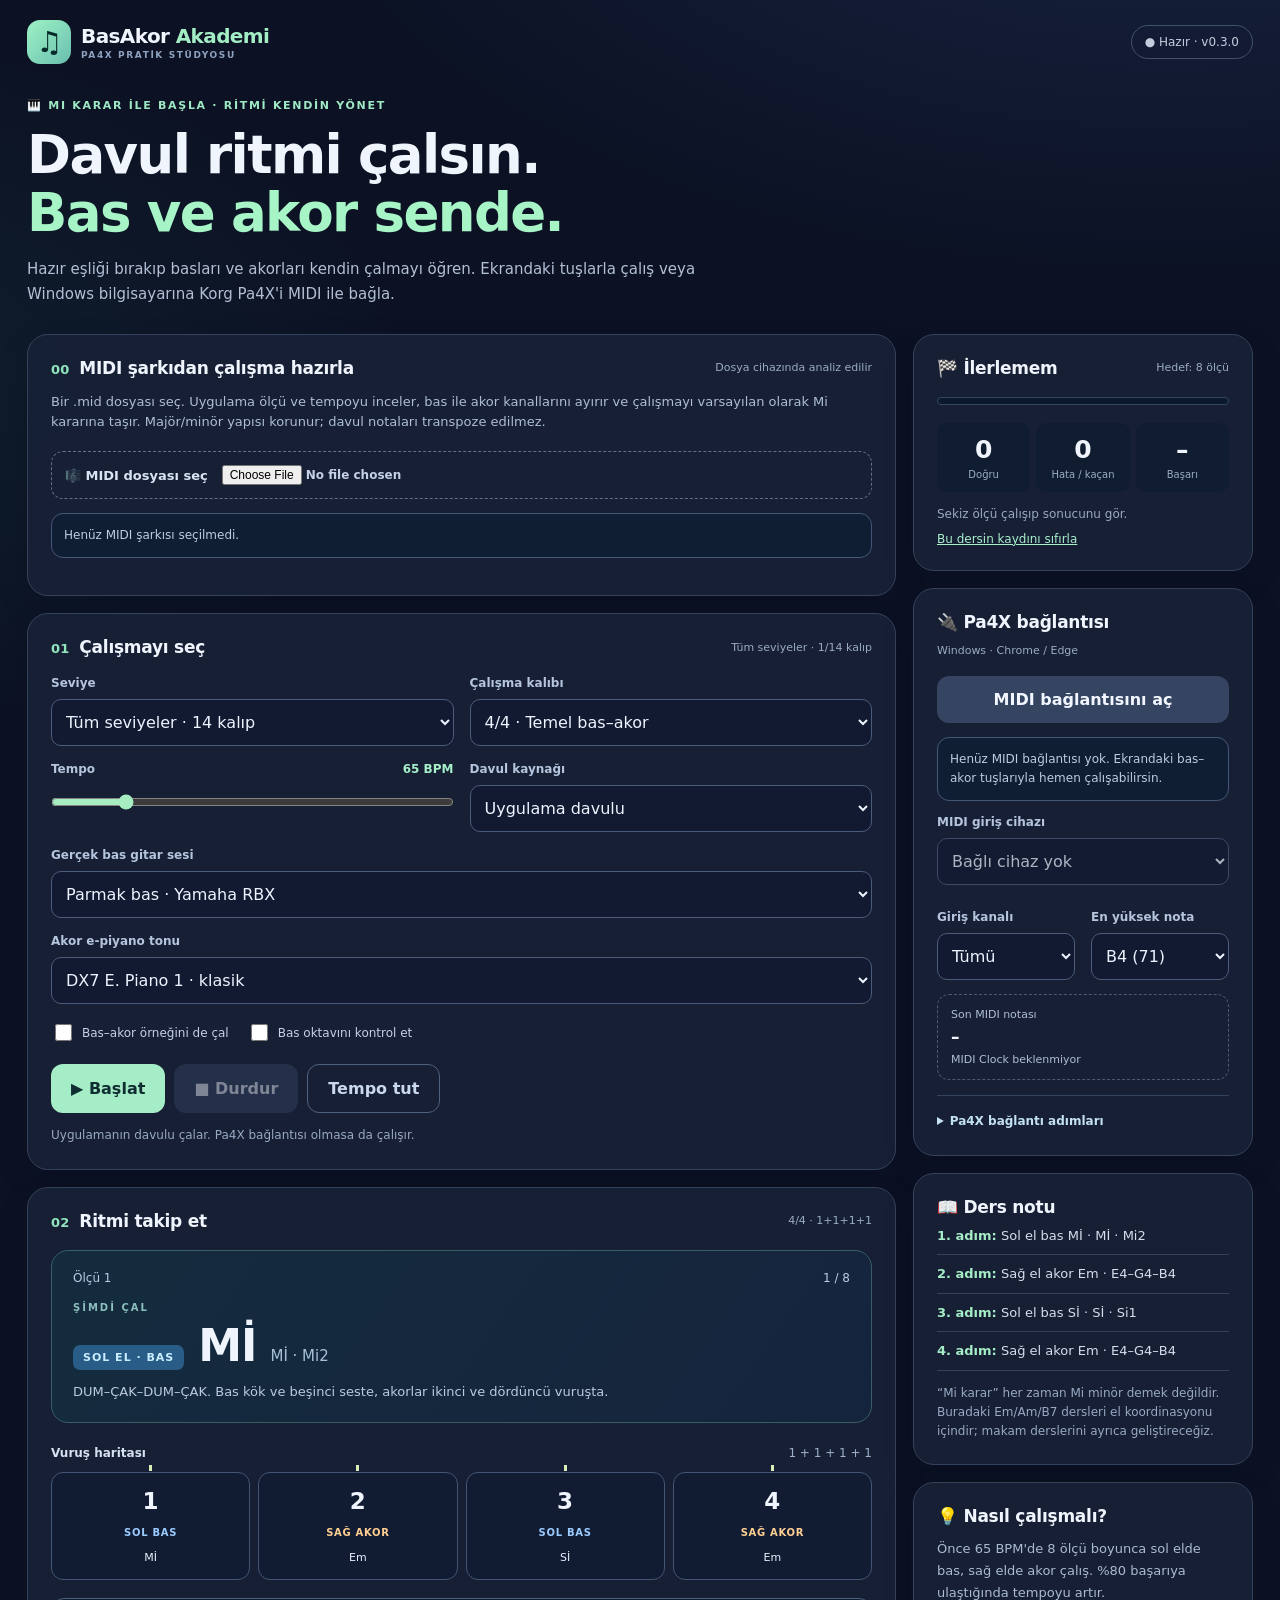
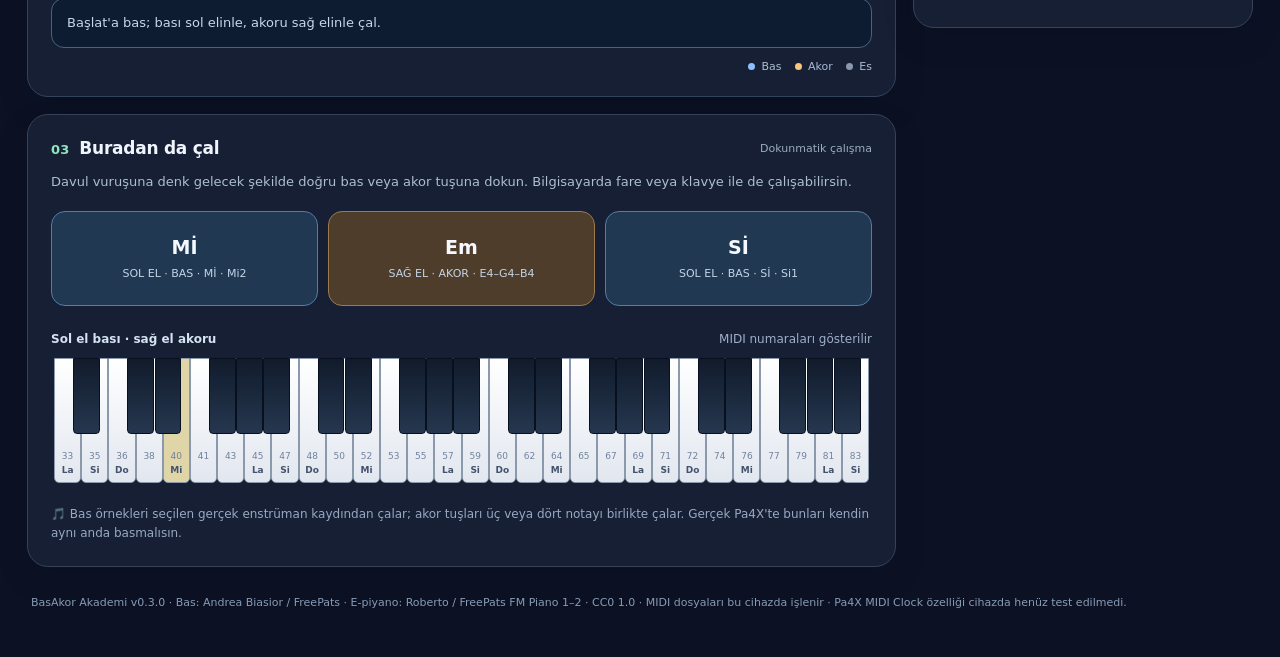
==== basakor-akademi-demo.html @ 10bbb1c5 "Add MIDI song import practice" ====
<!doctype html>
<html lang="tr">
<head>
  <meta charset="utf-8">
  <meta name="viewport" content="width=device-width, initial-scale=1, viewport-fit=cover">
  <meta name="theme-color" content="#0c1224">
  <meta name="description" content="Korg Pa4X için Türkçe bas–akor eğitim uygulaması. Davul, akor, MIDI ve ritim çalışmaları.">
  <style>
:root{font-family:Inter,ui-sans-serif,system-ui,-apple-system,BlinkMacSystemFont,"Segoe UI",sans-serif;color:#f0f4fc;background:#0c1224;font-synthesis:none}
*{box-sizing:border-box}html{scroll-behavior:smooth}body{margin:0;min-height:100vh;background:radial-gradient(ellipse 900px 500px at 91% -10%,rgba(64,95,165,.26),transparent),radial-gradient(ellipse 600px 350px at -15% 17%,rgba(36,131,122,.12),transparent),#0c1224}button,select,input{font:inherit}button{cursor:pointer}button:focus-visible,select:focus-visible,input:focus-visible,summary:focus-visible{outline:3px solid #9af3c2;outline-offset:3px}button:disabled{cursor:not-allowed;opacity:.48}
.shell{max-width:1270px;margin:auto;padding:20px 22px 35px}.topbar{display:flex;justify-content:space-between;align-items:center;gap:12px}.brand{display:flex;align-items:center;gap:10px;font-size:20px;font-weight:850;letter-spacing:-.6px}.brand span{color:#a3edc4}.brand small{display:block;font-size:9px;letter-spacing:1.6px;color:#8ea1be;margin-top:2px}.brand-icon{background:linear-gradient(135deg,#9ef3c5,#69beaf);color:#092a2a;border-radius:13px;display:grid;place-items:center;height:44px;width:44px;font-size:29px}.pill{border:1px solid #40516c;border-radius:30px;padding:9px 13px;color:#c2cedd;font-size:12px;white-space:nowrap}.pill.playing{border-color:#4f9b83;color:#9af3c2}.hero{padding:35px 0 26px;max-width:780px}.eyebrow{color:#9fe9c4;letter-spacing:1.7px;font-weight:800;font-size:11px;margin-bottom:14px}.hero h1{font-size:clamp(30px,5vw,53px);line-height:1.1;letter-spacing:-1.6px;margin:0}.hero h1 em{font-style:normal;color:#a7f4c7}.hero p{color:#b2bfd5;line-height:1.7;max-width:730px;font-size:15px;margin:14px 0 0}.appgrid{display:grid;grid-template-columns:minmax(0,1fr) 340px;gap:17px}.stack{display:flex;flex-direction:column;gap:17px;min-width:0}.panel{padding:23px;background:rgba(23,32,54,.94);border:1px solid #34425b;border-radius:21px;box-shadow:0 12px 30px rgba(3,9,22,.18)}.section-head{display:flex;justify-content:space-between;align-items:center;gap:12px;flex-wrap:wrap;margin-bottom:19px}.panel h2{font-size:17px;letter-spacing:-.25px;margin:0}.number{color:#90e5bd;font-size:13px;letter-spacing:.3px;margin-right:4px}.hint{font-size:11px;color:#9aacbf}.fields{display:grid;grid-template-columns:minmax(0,1fr) minmax(0,1fr);gap:16px}.fields .wide{grid-column:1/-1}.fields.two{margin-top:12px}.field{min-width:0;display:block}.field>span,.field label>span{display:flex;justify-content:space-between;color:#b5c5dd;font-size:12px;font-weight:650;margin-bottom:9px}.field strong{color:#a6efc9}.field select{width:100%;background:#111a30;border:1px solid #4b5c7a;border-radius:10px;color:#edf4ff;padding:12px 10px;min-height:47px}.field input[type=range]{display:block;width:100%;margin:18px 0;accent-color:#a6edc1}.switches{display:flex;gap:18px;flex-wrap:wrap;margin-top:17px}.check{display:flex;align-items:center;gap:7px;font-size:12px;color:#c4d1e5}.check input{accent-color:#9be4bc;width:17px;height:17px}.transport{display:flex;flex-wrap:wrap;gap:9px;margin-top:20px}.btn{border:0;border-radius:12px;padding:14px 20px;font-weight:800;display:inline-flex;justify-content:center;align-items:center;min-height:46px;gap:8px}.btn.primary{color:#102e32;background:#a5edc7}.btn.secondary{color:#f2f6ff;background:#344461}.btn.outline{background:transparent;color:#cad8ed;border:1px solid #50617e}.btn.full{width:100%}.meta{font-size:12px;color:#98a9c2;line-height:1.6;margin:13px 0 0}.subtle{font-size:13px;line-height:1.6;color:#adbed2;margin:-5px 0 18px}
.nowbox{background:linear-gradient(125deg,#142b3d,#15243d);border:1px solid #395e68;border-radius:17px;padding:20px 21px;margin-bottom:23px}.nowhead{display:flex;justify-content:space-between;color:#b8cce2;font-size:12px;margin-bottom:17px}.nextlabel{font-size:10px;font-weight:900;letter-spacing:2px;color:#8abfbd}.actionline{display:flex;align-items:baseline;gap:14px;flex-wrap:wrap;margin:7px 0}.actiontype{border-radius:7px;background:#295c86;color:#c9eeff;padding:6px 10px;font-size:11px;letter-spacing:1px;font-weight:800}.actiontype.chord{background:#65502d;color:#ffe2b2}.actiontype.rest{background:#3f4a62}.actionline strong{font-size:clamp(26px,4.4vw,44px);letter-spacing:-1px}.actiondetail{font-size:15px;color:#a6c0d9}.nowdescription{font-size:13px;line-height:1.65;color:#bbcbdd;margin:10px 0 0}.barhead{display:flex;justify-content:space-between;gap:10px;align-items:center;color:#d5e2f2;font-size:12px;margin:0 0 12px}.barhead span{color:#9eafc9}.beatgrid{display:grid;grid-template-columns:repeat(4,minmax(0,1fr));gap:8px}.beatgrid.long{grid-template-columns:repeat(var(--cols),minmax(0,1fr))}.beat{display:flex;flex-direction:column;align-items:center;justify-content:space-around;min-height:108px;padding:9px 4px;border-radius:12px;background:#111c33;border:1px solid #445673;text-align:center;position:relative;transition:background .13s,transform .13s,border-color .13s}.beat:before{content:"";position:absolute;top:-8px;left:0;right:0;margin:auto;width:1px;height:6px;background:#6d7d9c;opacity:.45}.beat.group-start:before{background:#d7efb7;width:3px;opacity:1}.beat .ord{font-size:23px;font-weight:850}.beat .type{font-weight:800;letter-spacing:.7px;font-size:10px;color:#9cacc9}.beat .note{font-size:11px;color:#e5effb}.beat.bass .type{color:#9cccff}.beat.chord .type{color:#ffcf91}.beat.rest{opacity:.55}.beat.active{transform:translateY(-3px);border-color:#a9f2d3;background:#28455c}.beat.hit{box-shadow:inset 0 0 0 2px rgba(166,241,194,.65)}.beat.miss{box-shadow:inset 0 0 0 2px rgba(254,131,111,.54)}.feedback{border:1px solid #4e607b;background:#0e1c31;padding:14px 15px;border-radius:13px;color:#c7d7eb;font-size:13px;line-height:1.55;min-height:50px;margin-top:18px}.feedback.good{border-color:#368c70;color:#a4f7c7}.feedback.bad{border-color:#b66b65;color:#ffccbf}.legend{display:flex;justify-content:flex-end;gap:13px;margin-top:12px;font-size:11px;color:#abbcd3}.dot{display:inline-block;width:7px;height:7px;border-radius:50%;margin-right:3px}.bassdot{background:#8cbfff}.chorddot{background:#f9c47d}.restdot{background:#8b97ae}
.padgrid{display:grid;grid-template-columns:repeat(3,minmax(0,1fr));gap:10px}.pad{display:flex;flex-direction:column;justify-content:center;align-items:center;gap:9px;min-height:95px;border:1px solid #557ca5;border-radius:14px;color:#f5f9ff;background:#213852;font-size:19px;font-weight:850;touch-action:manipulation;transition:transform .12s}.pad:active{transform:scale(.96)}.pad.chord{background:#4e3d2b;border-color:#9b7a4d}.pad small{font-size:11px;color:#c4d4e5;font-weight:500;max-width:95%;text-align:center}.keyboardHead{margin:26px 0 12px}.keyboardwrap{overflow-x:auto;padding:0 3px 9px}.keyboard{display:flex;position:relative;height:125px;min-width:620px;user-select:none;touch-action:pan-x}.key.white{position:relative;background:linear-gradient(#fff,#e2e7ef);border:1px solid #8a99ac;border-radius:0 0 5px 5px;flex:1;min-width:17px;color:#44526e;z-index:0}.key.black{position:absolute;z-index:2;top:0;height:76px;width:3.3%;background:linear-gradient(#111b2c,#25374f);border:1px solid #080f1f;border-radius:0 0 4px 4px;pointer-events:none}.key.white.on{background:#a4eaca}.key.black.on{background:#3b9d89}.key.white.expect{background:#dfd5a7}.key.black.expect{background:#b98751}.key-label{position:absolute;bottom:7px;left:1px;right:1px;text-align:center;font-size:9px;font-weight:800}.key-id{position:absolute;bottom:21px;left:0;right:0;text-align:center;font-size:9px;color:#71819c}
.scorebar{height:8px;border-radius:99px;overflow:hidden;background:#0c182c;border:1px solid #354861}.scorefill{height:100%;width:0%;background:linear-gradient(90deg,#399b8b,#a4eaba);transition:width .2s}.scoregrid{display:grid;grid-template-columns:repeat(3,1fr);gap:6px;margin:18px 0 10px}.score{text-align:center;padding:12px 4px;background:#101d31;border-radius:10px}.score strong{display:block;font-size:25px;font-variant-numeric:tabular-nums}.score span{display:block;font-size:10px;color:#9dacbf;margin-top:5px}.textbtn{border:0;padding:8px 0 0;background:none;color:#a9efcc;font-size:12px;text-decoration:underline}.device-status{margin:14px 0;border-radius:12px;border:1px solid #465775;background:#101e33;color:#bfcbdf;padding:12px;font-size:12px;line-height:1.6}.midi .field{margin:13px 0 0}.midimonitor{border:1px dashed #4b5971;border-radius:12px;margin-top:14px;padding:13px;display:flex;flex-direction:column;gap:6px}.midimonitor span{font-size:11px;color:#aebed5}.midimonitor strong{font-size:17px}details{margin-top:15px;border-top:1px solid #33425d;padding-top:15px;color:#bbcbdb;font-size:12px;line-height:1.7}summary{cursor:pointer;font-weight:750;color:#c4e1f4}details ol{padding-left:19px}details li{margin:7px 0}.instructions{list-style:none;padding:0;margin:0}.instructions li{font-size:13px;padding:9px 0;border-bottom:1px solid #34415a;color:#d3dfec;line-height:1.5}.instructions .highlight{color:#a5edc6;font-weight:800}.tips p{color:#aabbd1;font-size:13px;line-height:1.7;margin:12px 0 0}footer{font-size:11px;color:#879bb6;margin:27px 4px 10px;line-height:1.6}
@media(max-width:970px){.appgrid{grid-template-columns:1fr}.appgrid>.stack:last-child{display:grid;grid-template-columns:repeat(2,minmax(0,1fr));align-items:start}.midi{grid-row:span 2}}
@media(max-width:650px){.shell{padding:16px 12px 25px}.hero{padding:30px 0 22px}.hero p{font-size:13px}.panel{padding:18px;border-radius:17px}.fields{grid-template-columns:1fr}.fields.two{grid-template-columns:repeat(2,minmax(0,1fr))}.appgrid>.stack:last-child{display:flex}.transport .btn{flex:1;padding:12px 11px;font-size:12px}.beatgrid{gap:5px}.beat{min-height:92px;padding:7px 1px}.beat .ord{font-size:17px}.beat .note{font-size:9px}.beat .type{font-size:8px}.beatgrid.long{gap:3px}.beatgrid.long .beat{border-radius:7px;min-height:85px}.beatgrid.long .beat .ord{font-size:12px}.beatgrid.long .beat .note,.beatgrid.long .beat .type{font-size:8px}.pad{min-height:85px;font-size:17px}.pill{font-size:10px}.brand{font-size:17px}}
@media(prefers-reduced-motion:reduce){*,*:before,*:after{transition:none!important;animation:none!important}}
@media(max-width:650px){.beatgrid.extra-long{grid-template-columns:repeat(6,minmax(0,1fr))}}
.file-picker{display:flex;align-items:center;gap:14px;flex-wrap:wrap;border:1px dashed #61718a;border-radius:12px;padding:13px;color:#d8e5f5;font-size:13px;font-weight:750}
.file-picker input{max-width:100%;color:#c4d1e5;font-size:12px}
.midi-map{margin:15px 0}
.midi-analysis[hidden]{display:none}
.midi-summary,.mapping-hint{border:1px solid #465775;border-radius:12px;background:#101e33;color:#cbd8eb;padding:12px;font-size:12px;line-height:1.6;margin:12px 0}
.mapping-hint{border-color:#557963;color:#bce5cb}
.channel-summary{display:grid;grid-template-columns:repeat(2,minmax(0,1fr));gap:6px;margin-top:12px;max-height:190px;overflow:auto}
.channel-row{padding:8px 9px;background:#101d31;border:1px solid #34445e;border-radius:8px;color:#aebed3;font-size:10px;line-height:1.4}
.device-status.good{border-color:#368c70;color:#a4f7c7}
.device-status.bad{border-color:#b66b65;color:#ffccbf}
.device-status.warn{border-color:#a98948;color:#f6db9f}
.beatgrid.song-grid{grid-template-columns:repeat(8,minmax(0,1fr))}
.beatgrid.song-grid .beat{min-height:78px}
@media(max-width:650px){.file-picker{align-items:stretch;flex-direction:column;gap:10px}.file-picker input{width:100%}.channel-summary{grid-template-columns:1fr}.beatgrid.song-grid{grid-template-columns:repeat(4,minmax(0,1fr))}}

  </style>
  <title>BasAkor Akademi | Bas–akor ve ritim çalış</title>
</head>
<body>
<div class="shell">
  <header class="topbar">
    <div class="brand"><div class="brand-icon" aria-hidden="true">♫</div><div>BasAkor <span>Akademi</span><small>PA4X PRATİK STÜDYOSU</small></div></div>
  <div class="pill" id="statusPill" role="status">● Hazır · v0.3.0</div>
  </header>
  <section class="hero">
    <div class="eyebrow">🎹 MI KARAR İLE BAŞLA · RİTMİ KENDİN YÖNET</div>
    <h1>Davul ritmi çalsın.<br><em>Bas ve akor sende.</em></h1>
    <p>Hazır eşliği bırakıp basları ve akorları kendin çalmayı öğren. Ekrandaki tuşlarla çalış veya Windows bilgisayarına Korg Pa4X'i MIDI ile bağla.</p>
  </section>

  <div class="appgrid">
    <main class="stack">
      <section class="panel midi-import" aria-labelledby="heading-import">
        <div class="section-head"><h2 id="heading-import"><span class="number">00</span> MIDI şarkıdan çalışma hazırla</h2><span class="hint">Dosya cihazında analiz edilir</span></div>
        <p class="subtle">Bir .mid dosyası seç. Uygulama ölçü ve tempoyu inceler, bas ile akor kanallarını ayırır ve çalışmayı varsayılan olarak Mi kararına taşır. Majör/minör yapısı korunur; davul notaları transpoze edilmez.</p>
        <label class="file-picker" for="midiFile"><span>🎼 MIDI dosyası seç</span><input id="midiFile" type="file" accept=".mid,.midi,audio/midi,audio/x-midi"></label>
        <p id="midiImportStatus" class="device-status" role="status">Henüz MIDI şarkısı seçilmedi.</p>
        <div id="midiAnalysis" class="midi-analysis" hidden>
          <div id="midiSummary" class="midi-summary"></div>
          <p id="midiMappingHint" class="mapping-hint"></p>
          <div class="fields midi-map">
            <label class="field" for="midiBassChannel"><span>Bas kanalı</span><select id="midiBassChannel"></select></label>
            <label class="field" for="midiChordChannel"><span>Akor kaynağı</span><select id="midiChordChannel"></select></label>
            <label class="field" for="midiSourceKey"><span>Kaynak karar · tahmini</span><select id="midiSourceKey"></select></label>
            <label class="field" for="midiTargetKey"><span>Hedef karar</span><select id="midiTargetKey"></select></label>
            <label class="field" for="midiStartBar"><span>Başlangıç ölçüsü</span><select id="midiStartBar"></select></label>
            <label class="field" for="midiBarCount"><span>Döngü uzunluğu</span><select id="midiBarCount"><option value="1">1 ölçü</option><option value="2" selected>2 ölçü</option><option value="4">4 ölçü</option></select></label>
          </div>
          <button id="prepareMidiLesson" class="btn primary full">Mi karar çalışmasını hazırla</button>
          <div id="midiChannelSummary" class="channel-summary"></div>
        </div>
      </section>
      <section class="panel settings" aria-labelledby="heading-settings">
        <div class="section-head"><h2 id="heading-settings"><span class="number">01</span> Çalışmayı seç</h2><span class="hint" id="levelTag">Başlangıç</span></div>
        <div class="fields">
          <label class="field" for="levelGroup"><span>Seviye</span><select id="levelGroup"><option value="beginner">Başlangıç · temel</option><option value="meters">Orta · ritim kalıpları</option><option value="chords">İleri · akor geçişleri</option><option value="all" selected>Tüm seviyeler · 14 kalıp</option></select></label>
          <label class="field" for="lesson"><span>Çalışma kalıbı</span><select id="lesson"></select></label>
          <div class="field"><label for="bpm"><span>Tempo <strong id="tempoValue">65 BPM</strong></span></label><input type="range" id="bpm" min="45" max="160" step="1" value="65"></div>
          <label class="field" for="sync"><span>Davul kaynağı</span><select id="sync"><option value="app">Uygulama davulu</option><option value="clock">Pa4X davulu · MIDI Clock</option></select></label>
          <label class="field wide" for="bassTone"><span>Gerçek bas gitar sesi</span><select id="bassTone"><option value="finger">Parmak bas · Yamaha RBX</option><option value="pick">Penayla bas · Yamaha RBX</option></select></label>
          <label class="field wide" for="epianoTone"><span>Akor e-piyano tonu</span><select id="epianoTone"><option value="ep1">DX7 E. Piano 1 · klasik</option><option value="ep2">DX7 e-piyano · parlak</option></select></label>
        </div>
        <div class="switches"><label class="check"><input id="demo" type="checkbox"><span>Bas–akor örneğini de çal</span></label><label class="check"><input id="strict" type="checkbox"><span>Bas oktavını kontrol et</span></label></div>
        <div class="transport"><button id="play" class="btn primary">▶ Başlat</button><button id="stop" class="btn secondary" disabled>■ Durdur</button><button id="tap" class="btn outline" title="Tempo ayarla">Tempo tut</button></div>
        <p class="meta" id="sourceHint">Uygulama kendi davulunu çalar. Ses için Başlat'a dokun.</p>
      </section>

      <section class="panel stage" aria-labelledby="heading-stage">
        <div class="section-head"><h2 id="heading-stage"><span class="number">02</span> Ritmi takip et</h2><span class="hint" id="meterTag">4/4 · Düz ritim</span></div>
        <div class="nowbox">
          <div class="nowhead"><span id="measure">Ölçü 1</span><span id="measureProgress">1 / 8</span></div>
          <div class="nextlabel">ŞİMDİ ÇAL</div>
          <div class="actionline"><span class="actiontype" id="actionType">BAS</span><strong id="actionNote">Mİ</strong><span class="actiondetail" id="actionDetail">E2</span></div>
          <p id="lessonDescription" class="nowdescription"></p>
        </div>
        <div class="barhead"><strong>Vuruş haritası</strong><span id="grouping">1 + 1 + 1 + 1</span></div>
        <div class="beatgrid" id="beats" aria-label="Ritim adımları"></div>
        <div class="feedback" id="feedback" role="status" aria-live="polite">Başlat'a bas; bası sol elinle, akoru sağ elinle çal.</div>
        <div class="legend"><span><i class="dot bassdot"></i> Bas</span><span><i class="dot chorddot"></i> Akor</span><span><i class="dot restdot"></i> Es</span></div>
      </section>

      <section class="panel pads" aria-labelledby="heading-pads">
        <div class="section-head"><h2 id="heading-pads"><span class="number">03</span> Buradan da çal</h2><span class="hint">Dokunmatik çalışma</span></div>
        <p class="subtle">Davul vuruşuna denk gelecek şekilde doğru bas veya akor tuşuna dokun. Bilgisayarda fare veya klavye ile de çalışabilirsin.</p>
        <div class="padgrid" id="pads"></div>
        <div class="barhead keyboardHead"><strong>Sol el bası · sağ el akoru</strong><span>MIDI numaraları gösterilir</span></div>
        <div class="keyboardwrap"><div id="keyboard" class="keyboard" aria-label="Piyano klavyesi görseli"></div></div>
        <p class="meta">🎵 Bas örnekleri seçilen gerçek enstrüman kaydından çalar; akor tuşları üç veya dört notayı birlikte çalar. Gerçek Pa4X'te bunları kendin aynı anda basmalısın.</p>
      </section>
    </main>

    <aside class="stack">
      <section class="panel performance" aria-labelledby="heading-progress">
        <div class="section-head"><h2 id="heading-progress">🏁 İlerlemem</h2><span class="hint" id="goal">Hedef: 8 ölçü</span></div>
        <div class="scorebar"><div id="progressFill" class="scorefill"></div></div>
        <div class="scoregrid"><div class="score"><strong id="success">0</strong><span>Doğru</span></div><div class="score"><strong id="mistakes">0</strong><span>Hata / kaçan</span></div><div class="score"><strong id="accuracy">–</strong><span>Başarı</span></div></div>
        <p id="completedMessage" class="meta">Sekiz ölçü çalışıp sonuçlarını gör.</p>
        <button id="reset" class="textbtn">Bu dersin kaydını sıfırla</button>
      </section>
      <section class="panel midi" aria-labelledby="heading-midi">
        <div class="section-head"><h2 id="heading-midi">🔌 Pa4X bağlantısı</h2><span class="hint">Windows · Chrome / Edge</span></div>
        <button id="connect" class="btn secondary full">MIDI bağlantısını aç</button>
        <div id="midiStatus" class="device-status">Henüz MIDI bağlantısı yok. Ekrandaki bas–akor tuşlarıyla hemen çalışabilirsin.</div>
        <label class="field" for="device"><span>MIDI giriş cihazı</span><select id="device" disabled><option value="">Bağlı cihaz yok</option></select></label>
        <div class="fields two"><label class="field" for="channel"><span>Giriş kanalı</span><select id="channel"><option value="all">Tümü</option></select></label><label class="field" for="maxnote"><span>En yüksek nota</span><select id="maxnote"><option value="71">B4 (71)</option><option value="76">E5 (76)</option><option value="83">B5 (83)</option><option value="127">Sınırsız</option></select></label></div>
        <div class="midimonitor"><span>Son MIDI notası</span><strong id="midiLast">–</strong><span id="clockStatus">MIDI Clock beklenmiyor</span></div>
        <details><summary>Pa4X bağlantı adımları</summary><ol><li>USB DEVICE (B tipi) portunu Windows bilgisayarına bağla.</li><li>Gerekirse Korg USB-MIDI sürücüsünü kur.</li><li>Bu sayfayı Chrome veya Edge'de HTTPS/localhost üzerinden aç.</li><li>“MIDI bağlantısını aç” seç, ardından Pa4X'te bas notalarını sol elinle, akorları sağ elinle çal.</li><li>Pa4X davulunu kullanacaksan <b>Global → MIDI → General Controls → Clock Send</b> seçeneğini etkinleştir. Cihaz her açıldığında yeniden kontrol et.</li><li>Yanlış kanal veya üst el notaları gelirse kanal ve en yüksek nota sınırını değiştir.</li></ol></details>
      </section>
      <section class="panel help" aria-labelledby="heading-help">
        <h2 id="heading-help">📖 Ders notu</h2>
        <ul class="instructions" id="instructions"></ul>
        <p class="meta">“Mi karar” her zaman Mi minör demek değildir. Buradaki Em/Am/B7 dersleri el koordinasyonu içindir; makam derslerini ayrıca geliştireceğiz.</p>
      </section>
      <section class="panel tips"><h2>💡 Nasıl çalışmalı?</h2><p>Önce 65 BPM'de 8 ölçü boyunca sol elde bas, sağ elde akor çalış. %80 başarıya ulaştığında tempoyu artır.</p></section>
    </aside>
  </div>
  <footer>BasAkor Akademi v0.3.0 · Bas: Andrea Biasior / FreePats · E-piyano: Roberto / FreePats FM Piano 1–2 · CC0 1.0 · MIDI dosyaları bu cihazda işlenir · Pa4X MIDI Clock özelliği cihazda henüz test edilmedi.</footer>
</div>
<script>
// BasAkor Akademi — saf müzik/puanlama işlevleri; DOM veya cihaz bağımlılığı yok.
const VERSION = '0.3.0';

const step=(kind,label,notes,options={})=>({kind,label,notes,...options});
const noteName = n => {
  const names=['Do','Do♯','Re','Re♯','Mi','Fa','Fa♯','Sol','Sol♯','La','La♯','Si'];
  return names[((n%12)+12)%12]+(Math.floor(n/12)-1);
};
const bass=(label,note)=>step('bass',label,`${label} · ${noteName(note)}`,{midi:[note]});
const chord=(label,notes,midi)=>step('chord',label,notes,{midi});
const rest=()=>step('rest','ES','–');
const EM=()=>chord('Em','E4–G4–B4',[64,67,71]);
const AM=()=>chord('Am','A3–C4–E4',[57,60,64]);
const B7=()=>chord('B7','B3–D♯4–F♯4–A4',[59,63,66,69]);
const LESSONS = [
  {id:'em-44',level:1,title:'Mi minör · İlk adım',meter:'4/4',grouping:[1,1,1,1],denominator:4,description:'DUM–ÇAK–DUM–ÇAK. Bas kök ve beşinci seste, akorlar ikinci ve dördüncü vuruşta.',defaultBpm:65,accent:[0,2],kickSteps:[0,2],snareSteps:[1,3],steps:[bass('Mİ',40),EM(),bass('Sİ',35),EM()]},
  {id:'em-44-variation',level:2,title:'4/4 · İkinci vuruş',meter:'4/4',grouping:[1,1,1,1],denominator:4,description:'Aynı 4/4 düzeninde bası Si’ye taşı; vuruşları sabit tut.',defaultBpm:85,accent:[0,2],kickSteps:[0,2],snareSteps:[1,3],steps:[bass('Mİ',40),EM(),bass('Sİ',35),EM()]},
  {id:'em-44-walk',level:3,title:'4/4 · Sekizlik bas yürüyüşü',meter:'4/4',grouping:[2,2,2,2],denominator:8,description:'Ölçü içinde daha hareketli bas çizgisi: Mi, Sol, Si, Re ve Fa♯ geçişlerini duy.',defaultBpm:72,accent:[0,2,4,6],kickSteps:[0,4],snareSteps:[2,6],steps:[bass('Mİ',40),bass('SOL',43),EM(),bass('Sİ',35),bass('Mİ',40),bass('RE',38),EM(),bass('FA♯',42)]},
  {id:'em-68',level:4,title:'6/8 · Üçlü akış',meter:'6/8',grouping:[3,3],denominator:8,description:'İki üçlü grubu say. Bas ilk grubu kökte, ikinciyi beşinci ve geçiş sesiyle taşır.',defaultBpm:84,accent:[0,3],kickSteps:[0],snareSteps:[3],steps:[bass('Mİ',40),rest(),EM(),bass('Sİ',35),bass('RE',38),EM()]},
  {id:'em-98',level:5,title:'9/8 · 2+2+2+3',meter:'9/8',grouping:[2,2,2,3],denominator:8,description:'Dokuz sekizlik sayımı: 2+2+2+3. Bas çizgisi Mi–Si–Re ile ölçüyü ileri taşır.',defaultBpm:90,accent:[0,2,4,6],kickSteps:[0,4],snareSteps:[2,6],steps:[bass('Mİ',40),rest(),EM(),bass('SOL',43),bass('Sİ',35),rest(),EM(),bass('RE',38),rest()]},
  {id:'em-98-reverse',level:6,title:'9/8 · 3+2+2+2',meter:'9/8',grouping:[3,2,2,2],denominator:8,description:'Dokuz sekizliği bu kez 3+2+2+2 grupla; bas ilk üçlüden sonra yeni vuruş gruplarını belirginleştirir.',defaultBpm:90,accent:[0,3,5,7],kickSteps:[0,5],snareSteps:[3,7],steps:[bass('Mİ',40),rest(),EM(),bass('SOL',43),bass('Sİ',35),EM(),bass('RE',38),bass('Mİ',40),rest()]},
  {id:'em-78',level:7,title:'7/8 · 2+2+3',meter:'7/8',grouping:[2,2,3],denominator:8,description:'Yedi sekizlik sayımı: 1-2 / 1-2 / 1-2-3. Bas Si ve Re geçişleriyle son gruba bağlanır.',defaultBpm:90,accent:[0,2,4],kickSteps:[0,4],snareSteps:[2],steps:[bass('Mİ',40),rest(),EM(),bass('Sİ',35),bass('RE',38),rest(),EM()]},
  {id:'em-78-reverse',level:8,title:'7/8 · 3+2+2',meter:'7/8',grouping:[3,2,2],denominator:8,description:'Yedi sekizliği 3+2+2 say. Mi–Sol–Si bas yürüyüşü grupları daha duyulur kılar.',defaultBpm:90,accent:[0,3,5],kickSteps:[0,5],snareSteps:[3],steps:[bass('Mİ',40),bass('SOL',43),EM(),bass('Sİ',35),bass('RE',38),EM(),bass('Mİ',40)]},
  {id:'em-58',level:9,title:'5/8 · 2+3',meter:'5/8',grouping:[2,3],denominator:8,description:'Beş sekizliği 2+3 say; bas ikinci grupta Si’ye geçer, son vuruş akora bağlanır.',defaultBpm:90,accent:[0,2],kickSteps:[0],snareSteps:[2],steps:[bass('Mİ',40),rest(),EM(),bass('Sİ',35),EM()]},
  {id:'em-58-reverse',level:10,title:'5/8 · 3+2',meter:'5/8',grouping:[3,2],denominator:8,description:'Aynı beş sekizlik ölçüyü 3+2 grupla; Si bası kısa ikinci grubu başlatır.',defaultBpm:90,accent:[0,3],kickSteps:[0],snareSteps:[3],steps:[bass('Mİ',40),rest(),EM(),bass('Sİ',35),bass('RE',38)]},
  {id:'em-128',level:11,title:'12/8 · Dörtlü üçleme',meter:'12/8',grouping:[3,3,3,3],denominator:8,description:'Dört üçlü grubu dolaş. Bas kök, beşinci ve geçiş sesleriyle her gruba yeni bir hareket verir.',defaultBpm:72,accent:[0,3,6,9],kickSteps:[0,6],snareSteps:[3,9],steps:[bass('Mİ',40),rest(),EM(),bass('Sİ',35),rest(),EM(),bass('Mİ',40),bass('RE',38),EM(),bass('Sİ',35),rest(),EM()]},
  {id:'em-am',level:12,title:'Em → Am · Akor değişimi',meter:'4/4',grouping:[2,2,2,2],denominator:8,description:'Bir ölçü Em, bir ölçü Am. Sol elde kök, beşinci ve geçiş sesleriyle çizgiyi değiştir; sağ elde akorları takip et.',defaultBpm:65,accent:[0,2,4,6],kickSteps:[0,4],snareSteps:[2,6],steps:[bass('Mİ',40),bass('Sİ',35),EM(),bass('Sİ',35),bass('Mİ',40),bass('SOL',43),EM(),bass('RE',38)],alternate:[bass('LA',33),bass('Mİ',40),AM(),bass('DO',36),bass('LA',33),bass('Sİ',35),AM(),bass('Mİ',40)]},
  {id:'em-b7',level:13,title:'Em → B7 · Basla dönüş',meter:'4/4',grouping:[2,2,2,2],denominator:8,description:'Em’den B7’ye geçerken Fa♯ ve Re♯ baslarıyla dönüşü hazırla; B7 akorunun dört sesini çal.',defaultBpm:60,accent:[0,2,4,6],kickSteps:[0,4],snareSteps:[2,6],steps:[bass('Mİ',40),bass('RE',38),EM(),bass('Sİ',35),bass('FA♯',42),EM(),bass('RE♯',39),bass('Sİ',35)],alternate:[bass('Sİ',35),bass('FA♯',42),B7(),bass('LA',45),bass('RE♯',39),bass('FA♯',42),B7(),bass('Sİ',35)]},
  {id:'am-em',level:14,title:'Am → Em · Ters dönüş',meter:'4/4',grouping:[2,2,2,2],denominator:8,description:'Am’den Em’e geri dön. La–Do–Mi bas hareketiyle başlayıp Mi minörün kök ve beşinci seslerine bağlan.',defaultBpm:68,accent:[0,2,4,6],kickSteps:[0,4],snareSteps:[2,6],steps:[bass('LA',33),bass('Mİ',40),AM(),bass('DO',36),bass('LA',33),bass('Sİ',35),AM(),bass('Mİ',40)],alternate:[bass('Mİ',40),bass('SOL',43),EM(),bass('Sİ',35),bass('Mİ',40),bass('RE',38),EM(),bass('FA♯',42)]}
];

const getLesson = id=>LESSONS.find(l=>l.id===id)||LESSONS[0];
const getSteps = (lesson, measure=0)=>lesson.songCycle?.length ? lesson.songCycle[measure%lesson.songCycle.length] : lesson.alternate && measure%2===1 ? lesson.alternate : lesson.steps;
const msPerStep = (bpm,denominator=4)=>60000/Math.max(1,bpm)*(4/denominator);
const pitchClass=n=>((n%12)+12)%12;
const expectedMidi = event=>Array.isArray(event?.midi)?event.midi:[];
const handName = kind=>kind==='bass'?'SOL EL · BAS':kind==='chord'?'SAĞ EL · AKOR':kind==='combo'?'SOL EL · BAS + SAĞ EL · AKOR':'ES';

// Bas için nota sınıfı ve yaklaşık oktav, akor için tüm bileşen sesler gerekir.
function matchEvent(expected, actual, {strictBassOctave=false}={}) {
  if (!expected || expected.kind==='rest') return {ok:false,reason:'es'};
  if (!Array.isArray(actual) || actual.length===0) return {ok:false,reason:'empty'};
  if(expected.kind==='combo') {
    const bassNote=expected.bassMidi?.[0];
    const bassIndex=actual.findIndex(n=>pitchClass(n)===pitchClass(bassNote)&&(!strictBassOctave||n===bassNote));
    if(bassIndex<0)return {ok:false,reason:'wrong-bass'};
    const chordNeed=new Set((expected.chordMidi||[]).map(pitchClass));
    const chordHave=new Set(actual.filter((_,i)=>i!==bassIndex).map(pitchClass));
    const ok=chordNeed.size===chordHave.size&&[...chordNeed].every(pc=>chordHave.has(pc));
    return {ok,reason:ok?'ok':'wrong-chord'};
  }
  if(expected.kind==='bass') {
    if(actual.length!==1) return {ok:false,reason:'one-note'};
    const samePitch=pitchClass(actual[0])===pitchClass(expected.midi[0]);
    const sameRange=actual[0]===expected.midi[0];
    return {ok:samePitch && (!strictBassOctave||sameRange),reason:!samePitch?'wrong-note':!sameRange&&strictBassOctave?'wrong-octave':'ok'};
  }
  if(expected.kind==='chord') {
    const need=new Set(expected.midi.map(pitchClass));
    const have=new Set(actual.map(pitchClass));
    const ok=need.size===have.size && [...need].every(pc=>have.has(pc));
    return {ok,reason:ok?'ok':'wrong-chord'};
  }
  return {ok:false,reason:'unknown'};
}

function nearestStep({eventMs,originMs,stepMs,stepsPerMeasure}){
  if(!Number.isFinite(eventMs)||!Number.isFinite(originMs)||!Number.isFinite(stepMs)||stepMs<=0) return null;
  const fractional=(eventMs-originMs)/stepMs;
  const absolute=Math.round(fractional);
  if(absolute<0) return null;
  const deviationMs=(fractional-absolute)*stepMs;
  return {absolute,measure:Math.floor(absolute/stepsPerMeasure),step:absolute%stepsPerMeasure,deviationMs};
}

function timingGrade(deltaMs,stepMs){
  const d=Math.abs(deltaMs);
  if(d<=Math.min(140,stepMs*.20))return 'perfect';
  if(d<=Math.min(250,stepMs*.39))return 'close';
  return 'off';
}

function currentEvent(lesson,absolute) {
  const measure=Math.floor(absolute/lesson.steps.length);
  return getSteps(lesson,measure)[absolute%lesson.steps.length];
}

function countableEvents(lesson,measureCount){let n=0;for(let i=0;i<measureCount;i++)n+=getSteps(lesson,i).filter(s=>s.kind!=='rest').length;return n;}

// Browser-only Standard MIDI File reader and song-to-practice helpers.
const GM = [
  'Piyano','Parlak piyano','Elektrik piyano','Honky-tonk piyano','E-piyano 1','E-piyano 2','Harpsikord','Klavsen','Çelesta','Glockenspiel','Müzik kutusu','Vibrafon','Marimba','Ksilofon','Tübüler çan','Dulcimer',
  'Drawbar org','Percussive org','Rock org','Kilise orgu','Reed org','Akordeon','Harmonika','Tango akordeon','Naylon gitar','Çelik gitar','Caz elektro gitar','Temiz elektro gitar','Muted gitar','Overdrive gitar','Distortion gitar','Gitar harmonikleri',
  'Akustik bas','Parmak bas','Penayla bas','Fretless bas','Slap bas 1','Slap bas 2','Synth bas 1','Synth bas 2','Keman','Viyola','Çello','Kontrbas','Tremolo yaylılar','Pizzicato yaylılar','Arp','Timpani',
  'Yaylılar 1','Yaylılar 2','Synth yaylı 1','Synth yaylı 2','Koro','Vokal ooh','Synth vokal','Orkestra vuruşu','Trompet','Trombon','Tuba','Muted trompet','Korno','Pirinç bölüm','Synth pirinç 1','Synth pirinç 2',
  'Soprano saksofon','Alto saksofon','Tenor saksofon','Bariton saksofon','Obua','İngiliz kornosu','Fagot','Klarnet','Pikolo','Flüt','Recorder','Pan flüt','Üflenen şişe','Shakuhachi','Düdük','Ocarina',
  'Lead kare','Lead testere','Calliope lead','Chiff lead','Charang lead','Vokal lead','Beşli lead','Bas+lead','Pad new age','Pad sıcak','Pad polifonik','Pad koro','Pad yaylı','Pad metalik','Pad halo','Pad sweep',
  'FX yağmur','FX film','FX kristal','FX atmosfer','FX parlaklık','FX goblin','FX yankı','FX bilim kurgu','Sitar','Banjo','Shamisen','Koto','Kalimba','Gayda','Fiddle','Shanai',
  'Tinkle çan','Agogo','Çelik davul','Woodblock','Taiko davul','Melodik tom','Synth davul','Ters zil','Gitar fret sesi','Nefes sesi','Sahil','Kuş sesi','Telefon','Helikopter','Alkış','Silah sesi'
];
const NOTE_NAMES=['Do','Do♯','Re','Re♯','Mi','Fa','Fa♯','Sol','Sol♯','La','La♯','Si'];
const MAJOR=[6.35,2.23,3.48,2.33,4.38,4.09,2.52,5.19,2.39,3.66,2.29,2.88];
const MINOR=[6.33,2.68,3.52,5.38,2.60,3.53,2.54,4.75,3.98,2.69,3.34,3.17];

const u16=(a,i)=>(a[i]<<8)|a[i+1];
const u32=(a,i)=>(a[i]*0x1000000)+(a[i+1]<<16)+(a[i+2]<<8)+a[i+3];
function readVLQ(bytes,state){let value=0,count=0;while(state.i<bytes.length){const b=bytes[state.i++];value=(value<<7)|(b&127);if(!(b&128))return value;if(++count>3)throw new Error('MIDI zaman değeri bozuk.');}throw new Error('MIDI dosyası beklenmedik yerde bitti.');}
const signedByte=n=>n>127?n-256:n;
const pcName=pc=>NOTE_NAMES[((pc%12)+12)%12];

/** Parse Standard MIDI File 0/1. The source bytes are never modified or uploaded. */
function parseMidiFile(input){
  const bytes=input instanceof Uint8Array?input:new Uint8Array(input);
  if(bytes.length<14||String.fromCharCode(...bytes.slice(0,4))!=='MThd')throw new Error('Geçerli bir Standard MIDI dosyası seç.');
  const headerLength=u32(bytes,4);if(headerLength<6||8+headerLength>bytes.length)throw new Error('MIDI başlığı okunamadı.');
  const format=u16(bytes,8),trackCount=u16(bytes,10),division=u16(bytes,12);
  if(format>1)throw new Error('Şimdilik Type 0 ve Type 1 MIDI dosyaları destekleniyor.');
  if(division&0x8000)throw new Error('SMPTE zaman kodlu MIDI dosyaları henüz desteklenmiyor.');
  if(!division)throw new Error('MIDI dosyasında zaman çözünürlüğü sıfır.');
  const tracks=[];let offset=8+headerLength;
  for(let ti=0;ti<trackCount;ti++){
    if(offset+8>bytes.length||String.fromCharCode(...bytes.slice(offset,offset+4))!=='MTrk')throw new Error(`MIDI ${ti+1}. parçası okunamadı.`);
    const len=u32(bytes,offset+4),end=offset+8+len;if(end>bytes.length)throw new Error('MIDI parçası dosya sonunda kesilmiş.');
    const data=bytes.subarray(offset+8,end),state={i:0},events=[];let tick=0,status=null,name='';
    const programs=new Map(),pending=new Map();
    while(state.i<data.length){
      tick+=readVLQ(data,state);let first=data[state.i++];
      if(first<0x80){if(status===null)throw new Error('MIDI running-status olayı çözümlenemedi.');state.i--;first=status;}
      if(first===0xff){const type=data[state.i++],size=readVLQ(data,state),payload=data.slice(state.i,state.i+size);state.i+=size;
        if(type===0x03)name=new TextDecoder().decode(payload);
        else if(type===0x51&&size===3){const micros=(payload[0]<<16)|(payload[1]<<8)|payload[2];if(micros)events.push({tick,type:'tempo',bpm:60000000/micros});}
        else if(type===0x58&&size>=2)events.push({tick,type:'meter',numerator:payload[0],denominator:2**payload[1],clocks:payload[2],thirtySeconds:payload[3]});
        else if(type===0x59&&size>=2)events.push({tick,type:'key',sf:signedByte(payload[0]),minor:payload[1]!==0});
        else if(type===0x06)events.push({tick,type:'marker',text:new TextDecoder().decode(payload)});
        if(type===0x2f)break;continue;
      }
      if(first===0xf0||first===0xf7){status=null;const size=readVLQ(data,state);state.i+=size;continue;}
      status=first;const command=first&0xf0,channel=first&0x0f,size=(command===0xc0||command===0xd0)?1:2;
      if(state.i+size>data.length)throw new Error('MIDI nota olayı yarım kalmış.');
      const a=data[state.i++],b=size===2?data[state.i++]:0;
      if(command===0xc0){programs.set(channel,a);events.push({tick,type:'program',channel,program:a});continue;}
      if(command===0x90&&b>0){const key=`${channel}:${a}`,queue=pending.get(key)||[];queue.push({tick,velocity:b,program:programs.get(channel)??null});pending.set(key,queue);continue;}
      if(command===0x80||(command===0x90&&b===0)){const key=`${channel}:${a}`,queue=pending.get(key)||[],start=queue.shift();if(start){events.push({tick:start.tick,type:'note',end:Math.max(start.tick+1,tick),channel,note:a,velocity:start.velocity,program:start.program});}continue;}
    }
    // Notes without Note Off still count as note events and end at their track end.
    for(const [key,queue] of pending)for(const start of queue){const [channel,note]=key.split(':').map(Number);events.push({tick:start.tick,type:'note',end:Math.max(start.tick+1,tick),channel,note,velocity:start.velocity,program:start.program});}
    events.sort((a,b)=>a.tick-b.tick);tracks.push({index:ti,name:name||`Parça ${ti+1}`,events,endTick:tick});offset=end;
  }
  const all=tracks.flatMap(track=>track.events.map(event=>({...event,trackIndex:track.index,trackName:track.name}))).sort((a,b)=>a.tick-b.tick);
  const tempoMap=all.filter(e=>e.type==='tempo').map(e=>({tick:e.tick,bpm:e.bpm}));if(!tempoMap.length)tempoMap.push({tick:0,bpm:120,defaulted:true});
  const meterMap=all.filter(e=>e.type==='meter').map(e=>({tick:e.tick,numerator:e.numerator,denominator:e.denominator}));if(!meterMap.length)meterMap.push({tick:0,numerator:4,denominator:4,defaulted:true});
  const keyMap=all.filter(e=>e.type==='key').map(e=>({tick:e.tick,sf:e.sf,minor:e.minor}));
  const channels=new Map();
  for(const event of all){if(event.type!=='program'&&event.type!=='note')continue;let c=channels.get(event.channel);if(!c){c={channel:event.channel+1,program:null,instrument:'Enstrüman belirtilmemiş',notes:[],noteCount:0,minNote:127,maxNote:0};channels.set(event.channel,c);}if(event.type==='program'){c.program=event.program;c.instrument=GM[event.program]||`Program ${event.program+1}`;}else{c.notes.push(event);c.noteCount++;c.minNote=Math.min(c.minNote,event.note);c.maxNote=Math.max(c.maxNote,event.note);}}
  const endTick=Math.max(0,...tracks.map(t=>t.endTick));
  return {format,trackCount,ppq:division,tracks,title:tracks.find(t=>t.name)?.name||'Yüklenen MIDI',events:all,channels:[...channels.values()].sort((a,b)=>a.channel-b.channel),tempoMap,meterMap,keyMap,endTick};
}

function tempoAt(file,tick=0){return [...file.tempoMap].filter(e=>e.tick<=tick).at(-1)?.bpm||120;}
function meterAt(file,tick=0){return [...file.meterMap].filter(e=>e.tick<=tick).at(-1)||{tick:0,numerator:4,denominator:4,defaulted:true};}
function measureTicks(ppq,meter){return ppq*4*meter.numerator/meter.denominator;}
function sourceDurationSeconds(file){let seconds=0,cursor=0,bpm=120;for(const e of file.tempoMap){if(e.tick>file.endTick)break;seconds+=(e.tick-cursor)*60/(file.ppq*bpm);cursor=e.tick;bpm=e.bpm;}seconds+=(file.endTick-cursor)*60/(file.ppq*bpm);return seconds;}
function detectKey(file,channels=[]){
  const use=new Set(channels.map(n=>n-1)),hist=Array(12).fill(0);
  for(const c of file.channels){if(use.size&&!use.has(c.channel-1))continue;for(const n of c.notes){const duration=Math.max(1,n.end-n.tick);hist[n.note%12]+=duration*Math.max(.25,n.velocity/96);}}
  const total=hist.reduce((a,b)=>a+b,0);if(!total)return {tonic:0,mode:'major',name:'Do majör',confidence:0};
  const mean=hist.reduce((a,b)=>a+b,0)/12,center=hist.map(x=>x-mean),variance=Math.sqrt(center.reduce((a,b)=>a+b*b,0));
  let best={score:-Infinity,tonic:0,mode:'major'};const scores=[];
  for(let tonic=0;tonic<12;tonic++)for(const [mode,profile] of [['major',MAJOR],['minor',MINOR]]){const p=profile.map((_,i)=>profile[(i-tonic+12)%12]);const pm=p.reduce((a,b)=>a+b,0)/12,pc=p.map(x=>x-pm),pn=Math.sqrt(pc.reduce((a,b)=>a+b*b,0));const score=center.reduce((sum,x,i)=>sum+x*pc[i],0)/(variance*pn||1);scores.push(score);if(score>best.score)best={score,tonic,mode};}
  const next=scores.filter(x=>x<best.score).sort((a,b)=>b-a)[0]??best.score;
  const modeName=best.mode==='minor'?'minör':'majör';
  return {tonic:best.tonic,mode:best.mode,name:`${pcName(best.tonic)} ${modeName}`,confidence:Math.max(0,Math.min(1,(best.score-next)*3)),score:best.score};
}

const chordShapes=[
  {quality:'',intervals:[0,4,7],name:'majör'},{quality:'m',intervals:[0,3,7],name:'minör'},
  {quality:'dim',intervals:[0,3,6],name:'eksik beşli'},{quality:'aug',intervals:[0,4,8],name:'artık beşli'},
  {quality:'7',intervals:[0,4,7,10],name:'7'},{quality:'maj7',intervals:[0,4,7,11],name:'maj7'},
  {quality:'m7',intervals:[0,3,7,10],name:'m7'},{quality:'m7b5',intervals:[0,3,6,10],name:'m7♭5'}
];
function chordFromPitchClasses(input,shift=0){
  const pcs=[...new Set(input.map(n=>((n+shift)%12+12)%12))];if(pcs.length<3)return null;
  let best=null;for(let root=0;root<12;root++)for(const shape of chordShapes){const need=shape.intervals.map(i=>(root+i)%12),matches=need.filter(pc=>pcs.includes(pc)).length,extras=pcs.filter(pc=>!need.includes(pc)).length,score=matches*2-extras-(need.length-pcs.length)*.25;if(matches>=3&&(!best||score>best.score))best={root,shape,need,score};}
  if(!best)return null;
  const rootMidi=60+best.root;const notes=best.need.map(pc=>rootMidi+((pc-best.root+12)%12));
  return {label:`${pcName(best.root)}${best.shape.quality}`,notes,pcs:best.need};
}
const transpositionFor=(source,target)=>{let d=((target-source+12)%12);if(d>6)d-=12;return d;};
function activeNotes(channel,tick){return channel.notes.filter(n=>n.tick<=tick&&n.end>tick).map(n=>n.note);}
function makeStep(kind,label,notes,more={}){return {kind,label,notes:notes.join('–'),midi:notes,...more};}

/** Turn a selected MIDI section into a repeated, fixed-grid practice lesson. */
function buildMidiLesson(file,{bassChannel,chordChannel=null,sourceKey=0,targetKey=4,startBar=1,barCount=2,bpm=null}={}){
  const meterSignatures=new Set(file.meterMap.map(({numerator,denominator})=>`${numerator}/${denominator}`));
  if(meterSignatures.size>1)throw new Error('Bu MIDI parçasında ölçü işareti değişiyor. Şimdilik çalışma hazırlamak için ölçüsü sabit bir bölüm seç.');
  const bass=file.channels.find(c=>c.channel===Number(bassChannel));if(!bass?.notes.length)throw new Error('Seçilen bas kanalında nota bulunamadı.');
  const startTick=Math.max(0,(Number(startBar)-1)*measureTicks(file.ppq,meterAt(file,0)));
  const meter=meterAt(file,startTick),barTicks=measureTicks(file.ppq,meter),stepTicks=file.ppq/4;
  if(!Number.isInteger(stepTicks)||!Number.isInteger(barTicks/stepTicks))throw new Error('Bu MIDI zaman çözünürlüğü 16’lık çalışma ızgarasına tam bölünmüyor.');
  const stepsPerBar=barTicks/stepTicks,stepsPerDenominator=16/meter.denominator;
  if(!Number.isInteger(stepsPerDenominator))throw new Error('Bu ölçünün paydası henüz desteklenmiyor.');
  const count=Math.max(1,Math.min(4,Number(barCount)||1)),shift=transpositionFor(Number(sourceKey),Number(targetKey));
  const chord=file.channels.find(c=>c.channel===Number(chordChannel)&&c.notes.length)||null;
  const sourceEventStart=startTick,sourceEventEnd=startTick+barTicks*count;
  if(sourceEventEnd>file.endTick+1)throw new Error('Seçilen ölçü aralığı MIDI dosyasının sonunu aşıyor.');
  const cycles=[];
  for(let bar=0;bar<count;bar++){
    const barStart=startTick+bar*barTicks,items=Array.from({length:stepsPerBar},()=>({bass:[],chord:null}));
    for(const note of bass.notes){if(note.tick<barStart||note.tick>=barStart+barTicks)continue;const index=Math.max(0,Math.min(stepsPerBar-1,Math.round((note.tick-barStart)/stepTicks)));items[index].bass.push(note.note+shift);}
    if(chord){let previous='';for(let i=0;i<stepsPerBar;i++){
      const at=barStart+i*stepTicks, sounding=activeNotes(chord,at);if(sounding.length<3){previous='';continue;}
      const chordGuess=chordFromPitchClasses(sounding,shift);if(!chordGuess)continue;
      const signature=chordGuess.label+':'+chordGuess.pcs.join(',');
      // Cue a chord only on a new harmony or after the previous chord releases.
      if(signature!==previous){items[i].chord=chordGuess;previous=signature;}
    }}
    const events=items.map(item=>{
      const bassNotes=[...new Set(item.bass)].sort((a,b)=>a-b).slice(0,1),chordInfo=item.chord;
      if(bassNotes.length&&chordInfo){const midi=[...bassNotes,...chordInfo.notes];return makeStep('combo',`${pcName(bassNotes[0]%12)} + ${chordInfo.label}`,midi,{bassMidi:bassNotes,chordMidi:chordInfo.notes,chordLabel:chordInfo.label});}
      if(bassNotes.length)return makeStep('bass',pcName(bassNotes[0]%12),bassNotes,{bassMidi:bassNotes});
      if(chordInfo)return makeStep('chord',chordInfo.label,chordInfo.notes,{chordMidi:chordInfo.notes});
      return {kind:'rest',label:'ES',notes:'–',midi:[]};
    });
    cycles.push(events);
  }
  const beatSteps=stepsPerDenominator,groups=Array.from({length:meter.numerator},()=>beatSteps);
  const beatsPerBar=barTicks/file.ppq;
  const kickSteps=[0];if(beatsPerBar>=3)kickSteps.push(Math.round(beatsPerBar/2*stepsPerDenominator));
  const snareSteps=beatsPerBar>=4?[stepsPerDenominator,3*stepsPerDenominator]:beatsPerBar>=2?[stepsPerDenominator]:[];
  const sourceName=file.title||'Yüklenen MIDI';
  return {
    id:'midi-import',level:99,title:`MIDI · ${sourceName} · ölçü ${startBar}–${startBar+count-1}`,
    meter:`${meter.numerator}/${meter.denominator}`,grouping:groups,groupingText:`${meter.numerator} vuruş · 16’lık ızgara`,denominator:16,
    description:`${sourceName}: kanal ${bass.channel} bas çizgisi ve ${chord?`kanal ${chord.channel} armonisi`:'bas çizgisi'} Mi kararına taşındı. ${count} ölçülük bölüm tekrar edilir.`,
    defaultBpm:bpm||tempoAt(file,sourceEventStart),accent:Array.from({length:meter.numerator},(_,i)=>i*stepsPerDenominator),kickSteps,snareSteps,beatSteps:stepsPerDenominator,
    steps:cycles[0],songCycle:cycles,gridStepTicks:stepTicks,sourceStartMeasure:Number(startBar),sourceBarCount:count,
    transposeSemitones:shift,targetKey:Number(targetKey),bassChannel:Number(bassChannel),chordChannel:chord?.channel??null
  };
}

function suggestedChannels(file){
  const active=file.channels.filter(c=>c.noteCount>0);
  const bass=active.filter(c=>c.program!==null&&c.program>=32&&c.program<=39).sort((a,b)=>a.minNote-b.minNote)[0]||active.filter(c=>c.minNote<54).sort((a,b)=>a.minNote-b.minNote)[0]||null;
  const drums=active.find(c=>c.channel===10)||null;
  const piano=active.filter(c=>c.program!==null&&c.program<=5&&c.channel!==bass?.channel);
  const poly=active.filter(c=>c.channel!==bass?.channel&&c.channel!==drums?.channel).map(c=>({...c,polyScore:c.notes.length/(Math.max(1,c.maxNote-c.minNote+1))})).sort((a,b)=>b.polyScore-a.polyScore);
  const chord=piano[0]||poly.sort((a,b)=>((b.program>=24&&b.program<=31?100:b.program>=48&&b.program<=55?10:0)+b.polyScore)-((a.program>=24&&a.program<=31?100:a.program>=48&&a.program<=55?10:0)+a.polyScore))[0]||null;
  return {bass:bass?.channel??null,chord:chord?.channel??null,drums:drums?.channel??null,hasActivePiano:piano.length>0};
}

const GM_INSTRUMENTS=GM;
const MIDI_NOTE_NAMES=NOTE_NAMES;
const midiPitchName=pcName;

const $ = id=>document.getElementById(id);
const KEY='basakor-akademi-progress-v2';
const runLength=8;
const LESSON_GROUPS=[
  {id:'beginner',label:'Başlangıç',levels:[1,2,3,4]},
  {id:'meters',label:'Orta · Ritim kalıpları',levels:[5,6,7,8,9,10,11]},
  {id:'chords',label:'İleri · Akor geçişleri',levels:[12,13,14]},
  {id:'all',label:'Tüm seviyeler',levels:null}
];
const state={
  lesson:LESSONS[0],levelGroup:'all',bpm:65,mode:'app',ctx:null,playing:false,waitingClock:false,demo:false,strict:false,bassTone:'finger',epianoTone:'ep1',bassBuffers:{},epianoBuffers:{},bassLoading:null,
  originMs:0,audioStart:0,nextScheduled:0,timer:null,raf:null,sessionId:0,
  evaluated:new Map(),nextMiss:0,hits:0,misses:0,judged:0,visualBeat:-1,
  midi:null,midiInput:null,midiCluster:null,midiClusterTimer:null,midiNotes:new Map(),
  clock:{armed:false,running:false,ticks:0,lastTickMs:0,avgTickMs:0,pulseTimes:[],sourceId:null},
  tapTimes:[],records:{},mutedPage:false,importedMidi:null,importedLesson:null,importedKey:null
};
try{const old=JSON.parse(localStorage.getItem(KEY)||'{}');if(old&&typeof old==='object')state.records=old;}catch{}
const save=()=>{try{localStorage.setItem(KEY,JSON.stringify(state.records));}catch{}};

// Web Audio — ağdan ses dosyası indirmez; bağlantısız çalışır.
function audio(){if(!state.ctx){const C=window.AudioContext||window.webkitAudioContext;if(!C)throw new Error('Tarayıcın ses üretimini desteklemiyor.');state.ctx=new C();}return state.ctx;}
function oscillator(freq,t,length,volume,type='sine'){
  if(!state.ctx)return;const c=state.ctx,o=c.createOscillator(),g=c.createGain();o.type=type;o.frequency.setValueAtTime(freq,t);g.gain.setValueAtTime(.0001,t);g.gain.exponentialRampToValueAtTime(Math.max(.0002,volume),t+.014);g.gain.exponentialRampToValueAtTime(.0001,t+length);o.connect(g).connect(c.destination);o.start(t);o.stop(t+length+.018);
}
function toneFromMidi(note,t,length=.24,volume=.12,type='triangle') {oscillator(440*Math.pow(2,(note-69)/12),t,length,volume,type)}
const BASS_SAMPLES={finger:[{root:33,file:'finger-A.wav'},{root:35,file:'finger-B.wav'},{root:39,file:'finger-Dsharp.wav'}],pick:[{root:33,file:'pick-A.wav'},{root:35,file:'pick-B.wav'},{root:40,file:'pick-E2.wav'}]};
const EPIANO_SAMPLES={ep1:[{root:60,file:'ep1-C4.wav'},{root:66,file:'ep1-Fsharp4.wav'},{root:72,file:'ep1-C5.wav'}],ep2:[{root:60,file:'ep2-C4.wav'},{root:66,file:'ep2-Fsharp4.wav'},{root:72,file:'ep2-C5.wav'}]};
async function loadBassSamples(){if(state.bassLoading)return state.bassLoading;state.bassLoading=(async()=>{const c=audio();await Promise.all([['bass',BASS_SAMPLES,'./assets/bass/'],['epiano',EPIANO_SAMPLES,'./assets/epiano/']].map(async([kind,banks,path])=>{const target=kind==='bass'?state.bassBuffers:state.epianoBuffers;for(const [tone,entries] of Object.entries(banks)){target[tone]={};await Promise.all(entries.map(async entry=>{try{const response=await fetch(path+entry.file);if(!response.ok)throw new Error();target[tone][entry.root]=await c.decodeAudioData(await response.arrayBuffer());}catch{target[tone]={};}}));}}));})();return state.bassLoading;}
function playBass(note,t){const c=state.ctx;const samples=state.bassBuffers[state.bassTone];if(!samples){toneFromMidi(note,t,.32,.15,'triangle');return;}const roots=Object.keys(samples).map(Number),root=roots.reduce((a,b)=>Math.abs(b-note)<Math.abs(a-note)?b:a);const src=c.createBufferSource(),gain=c.createGain();src.buffer=samples[root];src.playbackRate.setValueAtTime(Math.pow(2,(note-root)/12),t);gain.gain.setValueAtTime(.72,t);gain.gain.setTargetAtTime(.0001,t+.32,.4);src.connect(gain).connect(c.destination);src.start(t);src.stop(t+1.8);}
function playEPiano(note,t){const c=state.ctx,samples=state.epianoBuffers[state.epianoTone];if(!samples||!Object.keys(samples).length){toneFromMidi(note,t,.32,.08,'triangle');return;}const roots=Object.keys(samples).map(Number),root=roots.reduce((a,b)=>Math.abs(b-note)<Math.abs(a-note)?b:a);const src=c.createBufferSource(),gain=c.createGain();src.buffer=samples[root];src.playbackRate.setValueAtTime(Math.pow(2,(note-root)/12),t);gain.gain.setValueAtTime(.62,t);gain.gain.setTargetAtTime(.0001,t+.48,.45);src.connect(gain).connect(c.destination);src.start(t);src.stop(t+2.08);}
function playNotes(notes,at=null){try{const c=audio();const t=at??c.currentTime+.002;notes.forEach((n,i)=>{if(notes.length===1)playBass(n,t);else playEPiano(n,t+i*.004)});}catch{}}
function kick(t){const c=state.ctx,o=c.createOscillator(),g=c.createGain();o.frequency.setValueAtTime(130,t);o.frequency.exponentialRampToValueAtTime(44,t+.14);g.gain.setValueAtTime(.28,t);g.gain.exponentialRampToValueAtTime(.0001,t+.17);o.connect(g).connect(c.destination);o.start(t);o.stop(t+.19)}
function noise(t,duration=.06,level=.075,cutoff=2300){const c=state.ctx,size=Math.ceil(c.sampleRate*duration),buffer=c.createBuffer(1,size,c.sampleRate),d=buffer.getChannelData(0);for(let i=0;i<size;i++)d[i]=Math.random()*2-1;const o=c.createBufferSource(),f=c.createBiquadFilter(),g=c.createGain();o.buffer=buffer;f.type='highpass';f.frequency.value=cutoff;g.gain.setValueAtTime(level,t);g.gain.exponentialRampToValueAtTime(.0001,t+duration);o.connect(f).connect(g).connect(c.destination);o.start(t);o.stop(t+duration+.001)}
function drums(t,step){const l=state.lesson,accent=l.accent.includes(step),kickSteps=l.kickSteps||[0],snareSteps=l.snareSteps||l.accent.filter(i=>i!==0);
  if(l.gridStepTicks&&step%l.beatSteps!==0)return;
  if(kickSteps.includes(step))kick(t);
  if(snareSteps.includes(step))noise(t,.095,.11,1400);
  noise(t,.035,accent?.04:.021,4200);
}
function setFeedback(message,type=''){const el=$('feedback');el.className='feedback'+(type?' '+type:'');el.textContent=message;}
function setStatus(message,playing=false){$('statusPill').textContent=message;$('statusPill').classList.toggle('playing',playing)}
function showMeasure(num){const l=state.lesson,bar=l.songCycle?.length?l.sourceStartMeasure+(num%l.songCycle.length):num+1;$('measure').textContent=l.songCycle?.length?`MIDI ölçü ${bar}`:`Ölçü ${bar}`;$('measureProgress').textContent=`${Math.min(num+1,runLength)} / ${runLength}`;}
function describeExpected(expected){if(!expected)return;$('actionType').textContent=handName(expected.kind);$('actionType').className='actiontype '+expected.kind;$('actionNote').textContent=expected.label;$('actionDetail').textContent=expected.notes;const activeNotes=expected.midi||[];document.querySelectorAll('.key').forEach(key=>key.classList.toggle('expect',activeNotes.includes(Number(key.dataset.note))));}
function lessonsForGroup(groupId=state.levelGroup){const group=LESSON_GROUPS.find(g=>g.id===groupId)||LESSON_GROUPS[0],list=group.levels?LESSONS.filter(l=>group.levels.includes(l.level)):[...LESSONS];if(!group.levels&&state.importedLesson)list.push(state.importedLesson);return list;}
function updateLevelTag(){const group=LESSON_GROUPS.find(g=>g.id===state.levelGroup)||LESSON_GROUPS[0],list=lessonsForGroup(),index=list.findIndex(l=>l.id===state.lesson.id);$('levelTag').textContent=`${group.label} · ${Math.max(1,index+1)}/${list.length} kalıp`;}
function patternName(lesson){const names={'em-44':'4/4 · Temel bas–akor'};return names[lesson.id]||lesson.title;}
function fillLessonOptions(preferredId=state.lesson.id){const list=lessonsForGroup(),select=$('lesson');select.replaceChildren();for(const l of list){const opt=document.createElement('option');opt.value=l.id;opt.textContent=patternName(l);select.appendChild(opt);}const selected=list.some(l=>l.id===preferredId)?preferredId:list[0].id;select.value=selected;return selected;}
function lessonMarkup(){const l=state.lesson;$('meterTag').textContent=`${l.meter}${l.groupingText?` · ${l.groupingText}`:` · ${l.grouping.join('+')}`}`;updateLevelTag();$('lessonDescription').textContent=l.description;$('grouping').textContent=l.groupingText||l.grouping.join(' + ');
  const hints=l.steps.map((s,i)=>`<li><span class="highlight">${i+1}. adım:</span> ${s.kind==='rest'?'Es (çalma)':s.kind==='bass'?`Sol el bas ${s.label} · ${s.notes}`:s.kind==='combo'?`Sol el bas + sağ el akor ${s.label} · ${s.notes}`:`Sağ el akor ${s.label} · ${s.notes}`}</li>`);
  $('instructions').innerHTML=hints.join('');
  drawBeats(0);renderPads();showMeasure(0);describeExpected(l.steps[0]);updateScore();
}
function drawBeats(measure){const l=state.lesson,steps=getSteps(l,measure);const beatArea=$('beats');beatArea.style.setProperty('--cols',steps.length);beatArea.className='beatgrid'+(steps.length>4?' long':'')+(steps.length>9?' extra-long':'')+(l.gridStepTicks?' song-grid':'');let groupStart=0;const starts=new Set(l.grouping.map(group=>{const i=groupStart;groupStart+=group;return i;}));
  beatArea.innerHTML=steps.map((s,i)=>`<div class="beat ${s.kind} ${starts.has(i)?'group-start':''}" id="beat-${i}" data-step="${i}"><div class="ord">${i+1}</div><div class="type">${s.kind==='bass'?'SOL BAS':s.kind==='chord'?'SAĞ AKOR':s.kind==='combo'?'BAS + AKOR':'ES'}</div><div class="note">${s.label}</div></div>`).join('');
}
function relevantPads(){const actions=new Map(),events=state.lesson.songCycle?state.lesson.songCycle.flat():[...state.lesson.steps,...(state.lesson.alternate||[])];for(const e of events)if(e.kind!=='rest')actions.set(e.kind+':'+e.midi.join(','),e);return [...actions.values()];}
function playExpected(event,at){const c=audio(),t=at??c.currentTime+.002;if(event.kind==='bass')playBass(event.bassMidi?.[0]??event.midi[0],t);else if(event.kind==='combo'){for(const n of event.bassMidi||[])playBass(n,t);for(const [i,n] of (event.chordMidi||[]).entries())playEPiano(n,t+i*.004);}else if(event.kind==='chord')for(const [i,n] of event.midi.entries())playEPiano(n,t+i*.004);}
function renderPads(){const items=relevantPads();$('pads').innerHTML=items.map((s,i)=>`<button class="pad ${s.kind}" data-index="${i}" aria-label="${s.kind==='bass'?'Sol el bas':s.kind==='combo'?'Bas ve akor':'Sağ el akor'} ${s.label}">${s.label}<small>${s.kind==='bass'?'SOL EL · BAS':s.kind==='combo'?'SOL EL + SAĞ EL':'SAĞ EL · AKOR'} · ${s.notes}</small></button>`).join('');
  $('pads').querySelectorAll('button').forEach(b=>b.addEventListener('click',()=>{const e=items[Number(b.dataset.index)];playExpected(e);evaluate(e.midi,performance.now(),'ekran');flashKeys(e.midi)}));
}
function drawKeyboard(){const board=$('keyboard');const low=33,high=83;const whites=[];for(let n=low;n<=high;n++)if(![1,3,6,8,10].includes(n%12))whites.push(n);
  board.innerHTML=whites.map(n=>`<div class="key white" id="key-${n}" data-note="${n}"><span class="key-id">${n}</span><span class="key-label">${n%12===0?'Do':n%12===4?'Mi':n%12===9?'La':n%12===11?'Si':''}</span></div>`).join('');
  for(let n=low;n<=high;n++){if([1,3,6,8,10].includes(n%12)){const prev=whites.filter(x=>x<n).length;const left=(prev-0.3)/whites.length*100;const key=document.createElement('div');key.className='key black';key.dataset.note=n;key.id='key-'+n;key.style.left=left+'%';board.appendChild(key);}}
}
function flashKeys(notes){for(const n of notes){const el=$('key-'+n);if(el){el.classList.add('on');setTimeout(()=>el.classList.remove('on'),180)}}}
function updateScore(){const total=runLength*state.lesson.steps.length;
  $('success').textContent=state.hits;$('mistakes').textContent=state.misses;$('accuracy').textContent=state.judged?`${Math.round(state.hits/state.judged*100)}%`:'–';
  const done=state.playing?Math.min(state.nextMiss,total):0;
  $('progressFill').style.width=(100*done/total)+'%';
  const rec=state.records[state.lesson.id];$('completedMessage').textContent=rec?`Kişisel rekor: %${rec.bestPercent} · ${rec.completed} tamamlanan çalışma`:'Sekiz ölçü çalışıp sonucunu gör.';
}
function getBpm(){return Number($('bpm').value)}
function setBpm(value){state.bpm=Math.round(Math.max(45,Math.min(160,value)));$('bpm').value=String(state.bpm);$('tempoValue').textContent=state.bpm+' BPM'}
function resetSession(){state.sessionId++;state.evaluated.clear();state.nextMiss=0;state.hits=0;state.misses=0;state.judged=0;state.visualBeat=-1;showMeasure(0);drawBeats(0);describeExpected(state.lesson.steps[0]);updateScore()}
function queuedAudio(){if(!state.playing || state.mode!=='app'||!state.ctx)return;const c=state.ctx,len=state.lesson.steps.length,unit=msPerStep(state.bpm,state.lesson.denominator)/1000;
  while(state.nextScheduled<runLength*len && state.audioStart+state.nextScheduled*unit<c.currentTime+.18){const absolute=state.nextScheduled,step=absolute%len,measure=Math.floor(absolute/len),at=state.audioStart+absolute*unit,event=getSteps(state.lesson,measure)[step];drums(at,step);if(state.demo&&event.midi?.length)playExpected(event,at);state.nextScheduled++;}
}
function clockPosition(now=performance.now()) {const c=state.clock;if(!c.running||!c.lastTickMs)return null;const pulsesPerStep=96/state.lesson.denominator;const tickMs=c.avgTickMs||60000/state.bpm/24;
  const fractional=(c.ticks+Math.max(0,Math.min(now-c.lastTickMs,tickMs*1.4))/tickMs)/pulsesPerStep;
  return {fractional,stepMs:tickMs*pulsesPerStep};
}
function beatPosition(now=performance.now()) {
  if(state.mode==='clock'){const pos=clockPosition(now);if(!pos)return null;const absolute=Math.round(pos.fractional);return {absolute,measure:Math.floor(absolute/state.lesson.steps.length),step:absolute%state.lesson.steps.length,deviationMs:(pos.fractional-absolute)*pos.stepMs,stepMs:pos.stepMs,continuous:pos.fractional};}
  const unit=msPerStep(state.bpm,state.lesson.denominator),hit=nearestStep({eventMs:now,originMs:state.originMs,stepMs:unit,stepsPerMeasure:state.lesson.steps.length});if(!hit)return null;return {...hit,stepMs:unit,continuous:(now-state.originMs)/unit};
}
function markMissed(upto){const max=runLength*state.lesson.steps.length;while(state.nextMiss<Math.min(max,upto)){const n=state.nextMiss++;const ev=currentEvent(state.lesson,n);if(ev.kind==='rest'||state.evaluated.has(n))continue;state.evaluated.set(n,'miss');state.misses++;state.judged++;if(n===state.visualBeat)paintStep(n,'miss');}updateScore();}
function paintStep(absolute,type){const index=absolute%state.lesson.steps.length;const el=$('beat-'+index);if(el)el.classList.add(type)}
function evaluate(notes,time,source){if(!state.playing || state.waitingClock){setFeedback(state.waitingClock?'Pa4X’te Style START tuşuna bas. MIDI Clock sinyali bekleniyor.':'Önce Başlat tuşuna bas.');return;}
  const pos=beatPosition(time);if(!pos || pos.absolute>=runLength*state.lesson.steps.length)return;
  const grade=timingGrade(pos.deviationMs,pos.stepMs);
  if(grade==='off'){setFeedback('Zamanlama kaçtı. Vuruşların başlangıcında basmayı dene.','bad');return;}
  if(state.evaluated.has(pos.absolute)){setFeedback('Bu vuruş zaten değerlendirildi; sonraki vuruşu bekle.');return;}
  // Yakın vuruşa gelindiğinde, çoktan kapanmış önceki vuruşlar kaçırılmış olarak işaretlenir.
  markMissed(pos.absolute);
  const exp=currentEvent(state.lesson,pos.absolute),check=matchEvent(exp,notes,{strictBassOctave:state.strict});
  state.evaluated.set(pos.absolute,check.ok?'hit':'miss');state.judged++;
  if(check.ok){state.hits++;const qualifier=grade==='perfect'?'Tam zamanında':'Çok yakın';setFeedback(`✓ ${qualifier}! ${exp.label} · ${source} · ${pos.deviationMs<0?'erken':'geç'} ${Math.abs(Math.round(pos.deviationMs))} ms`,'good');paintStep(pos.absolute,'hit');}
  else{state.misses++;setFeedback(`✕ ${exp.kind==='rest'?'Bu vuruş es. Çalma!':`Bu vuruşta ${exp.label} (${exp.notes}) bekleniyor.`}`,'bad');paintStep(pos.absolute,'miss');}
  updateScore();
}
function animate(){if(!state.playing)return;const pos=beatPosition(),l=state.lesson,len=l.steps.length,total=runLength*len;
  if(pos){const absolute=Math.floor(pos.continuous);if(absolute>=0){
      markMissed(absolute);if(absolute>=total){complete();return;}
      const measure=Math.floor(absolute/len),step=absolute%len;
      if(state.visualBeat!==absolute){const prevMeasure=state.visualBeat<0?-1:Math.floor(state.visualBeat/len);if(prevMeasure!==measure){drawBeats(measure);}state.visualBeat=absolute;document.querySelectorAll('.beat').forEach(el=>el.classList.toggle('active',Number(el.dataset.step)===step));
        for(let i=0;i<=step;i++){const result=state.evaluated.get(measure*len+i);if(result)paintStep(measure*len+i,result==='hit'?'hit':'miss');}
        showMeasure(measure);describeExpected(getSteps(l,measure)[step]);}
    }}state.raf=requestAnimationFrame(animate);
}
async function start(){if(state.playing)return;try{await audio().resume();}catch(e){setFeedback('Ses açılamadı: '+e.message,'bad');return;}await loadBassSamples();
  state.mode=$('sync').value;state.demo=$('demo').checked;state.strict=$('strict').checked;resetSession();state.playing=true;
  $('play').disabled=true;$('stop').disabled=false;$('lesson').disabled=true;$('sync').disabled=true;$('bpm').disabled=true;$('tap').disabled=true;
  if(state.mode==='app'){
    state.waitingClock=false;state.originMs=performance.now()+320;state.audioStart=state.ctx.currentTime+.320;state.nextScheduled=0;
    state.timer=setInterval(queuedAudio,25);queuedAudio();setStatus('● Alıştırma çalıyor',true);setFeedback('Hazır! Davulu dinle; bası sol elinle, akoru sağ elinle çal.');
  }else{
    state.waitingClock=true;state.clock={armed:true,running:false,ticks:0,lastTickMs:0,avgTickMs:0,pulseTimes:[],sourceId:null};setStatus('◌ Pa4X bekleniyor');setFeedback('Pa4X’te MIDI Clock Send aç ve Style START tuşuna bas. Uygulama kendi davulunu çalmayacak.');
  }
  state.raf=requestAnimationFrame(animate);
}
function stop(completed=false){if(!state.playing)return;const completeRun=completed;state.playing=false;state.waitingClock=false;state.clock.armed=false;clearInterval(state.timer);cancelAnimationFrame(state.raf);state.timer=null;state.raf=null;
  $('play').disabled=false;$('stop').disabled=true;$('lesson').disabled=false;$('sync').disabled=false;$('bpm').disabled=false;$('tap').disabled=false;setStatus('● Hazır');
  document.querySelectorAll('.beat').forEach(el=>el.classList.remove('active'));
  if(!completeRun){setFeedback('Çalışma durduruldu. Başlat ile yeniden dene.');$('progressFill').style.width='0%';}
}
function complete(){const total=runLength*state.lesson.steps.length;markMissed(total);const percent=state.judged?Math.round(state.hits/state.judged*100):0;
  const prev=state.records[state.lesson.id]||{bestPercent:0,completed:0};state.records[state.lesson.id]={bestPercent:Math.max(prev.bestPercent,percent),completed:prev.completed+1,lastPercent:percent};save();
  stop(true);$('progressFill').style.width='100%';updateScore();setFeedback(`🏁 8 ölçü tamamlandı! Başarı: %${percent} (${state.hits} doğru / ${state.misses} hata veya kaçan). ${percent>=80?'Yeni derse geçmeye hazırsın!':'Bir tur daha dene; hızını yavaşlatabilirsin.'}`,percent>=80?'good':'');
}
function changeLesson(id){if(state.playing)return;state.lesson=state.importedLesson?.id===id?state.importedLesson:getLesson(id);setBpm(state.lesson.defaultBpm);resetSession();lessonMarkup();}
function changeLevelGroup(id){if(state.playing)return;state.levelGroup=id;const selected=fillLessonOptions(state.lesson.id);if(selected!==state.lesson.id)changeLesson(selected);else updateLevelTag();}
function handleClock(data,time,portId=null){const c=state.clock;if(!state.playing||state.mode!=='clock'||!c.armed)return;
  if(c.sourceId && portId && c.sourceId!==portId)return;
  if(data===0xfa){if(!c.sourceId)c.sourceId=portId;c.running=true;c.ticks=0;c.lastTickMs=0;c.avgTickMs=0;c.pulseTimes=[];state.waitingClock=true;resetSession();setStatus('● Pa4X START alındı',true);setFeedback('Pa4X START algılandı. MIDI Clock darbeleri bekleniyor.');return;}
  if(data===0xfb){c.running=true;state.waitingClock=false;setStatus('● Pa4X çalıyor',true);return;}
  if(data===0xfc){if(c.running){markMissed(Math.max(0,Math.floor((clockPosition(time)?.fractional||0))));c.running=false;state.waitingClock=true;setStatus('◌ Pa4X durdu');setFeedback('Pa4X Style durduruldu. Yeniden START ile başlayabilirsin.');}return;}
  if(data!==0xf8||!c.running)return;
  if(c.lastTickMs){const delta=time-c.lastTickMs;if(delta>3&&delta<130){c.pulseTimes.push(delta);if(c.pulseTimes.length>36)c.pulseTimes.shift();const sorted=[...c.pulseTimes].sort((a,b)=>a-b);const median=sorted[Math.floor(sorted.length/2)];c.avgTickMs=median;}}
  c.lastTickMs=time;if(c.ticks!==0)c.ticks++;else if(c.pulseTimes.length)c.ticks++; // İlk clock darbesi 0 sayılır
  state.waitingClock=false;
  const bpm=c.avgTickMs?Math.round(60000/(c.avgTickMs*24)):state.bpm;$('clockStatus').textContent=`Pa4X Clock: ${bpm} BPM · ${c.ticks} darbe`;setStatus('● Pa4X ile senkron',true);
}
function midiInputChanged(){for(const p of state.midi?.inputs.values()||[])p.onmidimessage=null;state.midiCluster=null;clearTimeout(state.midiClusterTimer);state.midiNotes.clear();const id=$('device').value;state.midiInput=state.midi?.inputs.get(id)||null;
  // Pa4X farklı USB portlarında KEYBOARD notaları ve SOUND/Clock mesajları yayınlayabilir.
  // Clock bütün portlardan dinlenir; notalar yalnızca seçili giriş portundan alınır.
  for(const p of state.midi?.inputs.values()||[])p.onmidimessage=ev=>{const status=ev.data?.[0];if(status>=0xf8)handleClock(status,performance.now(),p.id);else if(p.id===state.midiInput?.id)handleMidi(ev);};
  $('midiStatus').textContent=state.midiInput?`Nota girişi: ${state.midiInput.name||'MIDI cihazı'}. Clock mesajları tüm giriş portlarında izlenir.`:'MIDI izni verildi; aktif nota girişi seçilmedi.';
}
function refreshMidi(){if(!state.midi)return;const input=$('device'),ports=[...state.midi.inputs.values()],current=input.value;input.innerHTML=ports.length?ports.map(p=>{const opt=document.createElement('option');opt.value=p.id;opt.textContent=p.name||'MIDI cihazı';return opt.outerHTML;}).join(''):'<option value="">Giriş bulunamadı</option>';input.disabled=ports.length===0;
  if(ports.length){const preferred=ports.find(p=>/pa4x.*keyboard|keyboard.*pa4x/i.test(p.name||''))||ports.find(p=>/pa4x/i.test(p.name||''))||ports[0];input.value=ports.some(p=>p.id===current)?current:preferred.id;}
  midiInputChanged();
}
async function connect(){if(!navigator.requestMIDIAccess){$('midiStatus').textContent='Web MIDI desteklenmiyor. Windows Chrome veya Edge ile HTTPS / localhost kullan.';return;}
  try{state.midi=await navigator.requestMIDIAccess({sysex:false});refreshMidi();state.midi.onstatechange=refreshMidi;$('connect').textContent='✓ MIDI girişlerini yenile';}catch(e){$('midiStatus').textContent='MIDI bağlantı hatası: '+(e.message||String(e));}
}
function handleMidi(ev){const d=ev.data,now=performance.now();if(!d||!d.length)return;const status=d[0];if(status>=0xf8){handleClock(status,now);return;}
  if((status&0xf0)!==0x90&&(status&0xf0)!==0x80)return;
  const channel=(status&0x0f)+1,requested=$('channel').value;if(requested!=='all'&&Number(requested)!==channel)return;
  const note=d[1],velocity=d[2]||0;if(note>Number($('maxnote').value))return;
  if((status&0xf0)===0x80||velocity===0){state.midiNotes.delete(note);return;}
  state.midiNotes.set(note,now);$('midiLast').textContent=`${noteName(note)} · ${note} · Kanal ${channel}`;flashKeys([note]);
  // Aynı anda basılan 3/4 notayı tek akor kabul et. İlk notanın zaman damgasını koru.
  if(!state.midiCluster)state.midiCluster={notes:[],firstMs:now};
  if(!state.midiCluster.notes.includes(note))state.midiCluster.notes.push(note);
  clearTimeout(state.midiClusterTimer);const clusterId=state.sessionId;
  const flush=()=>{if(clusterId!==state.sessionId)return;const cluster=state.midiCluster;state.midiCluster=null;if(cluster?.notes?.length)evaluate(cluster.notes,cluster.firstMs,'Pa4X MIDI');};
  const elapsed=now-state.midiCluster.firstMs;
  state.midiClusterTimer=setTimeout(flush,Math.max(10,Math.min(110,190-elapsed)));
}
function selectSync(){state.mode=$('sync').value;const clock=state.mode==='clock';$('sourceHint').textContent=clock?'Pa4X’in kendi davulu çalar. Clock Send ve MIDI bağlantısı gerekir; cihazda test edilmelidir.':'Uygulamanın davulu çalar. Pa4X bağlantısı olmasa da çalışır.';$('clockStatus').textContent=clock?'Pa4X START/Clock bekleniyor':'MIDI Clock beklenmiyor';}
function tapTempo(){const now=performance.now();state.tapTimes=state.tapTimes.filter(t=>now-t<3500);state.tapTimes.push(now);if(state.tapTimes.length>=3){const intervals=state.tapTimes.slice(1).map((t,i)=>t-state.tapTimes[i]);const average=intervals.reduce((a,b)=>a+b,0)/intervals.length;setBpm(60000/average);setFeedback(`Tempo: ${state.bpm} BPM. Üç veya daha fazla kez düzenli dokun.`);}else setFeedback('Dört eşit aralıklı vuruşla temponu belirle.');}
const notePitch=n=>`${MIDI_NOTE_NAMES[n%12]}${Math.floor(n/12)-1}`;
function addSelectOptions(select,items,selected){select.replaceChildren();for(const item of items){const option=document.createElement('option');option.value=String(item.value);option.textContent=item.label;select.appendChild(option);}if(selected!==undefined&&items.some(item=>String(item.value)===String(selected)))select.value=String(selected);}
function updateMidiMappingHint(){if(!state.importedMidi)return;const from=Number($('midiSourceKey').value),to=Number($('midiTargetKey').value);let semitones=(to-from+12)%12;if(semitones>6)semitones-=12;const sign=semitones>0?'+':'';const confidence=state.importedKey?.confidence<.2?' · Tahmin güveni düşük; kaynak kararı kontrol et.':'';const move=`Kaynak ton tahmini: ${state.importedKey?.name||'belirsiz'}${confidence} · Transpozisyon: ${sign}${semitones} yarım ses · Davul kanalı değişmeden kalır.`;$('midiMappingHint').textContent=state.importedPianoWarning?`${state.importedPianoWarning} ${move}`:move;$('prepareMidiLesson').textContent=`${MIDI_NOTE_NAMES[to]} karar çalışmasını hazırla`;}
function channelLabel(ch){return `Kanal ${ch.channel} · ${ch.instrument} · ${ch.noteCount} nota`}
function renderMidiChannels(){const list=$('midiChannelSummary');list.replaceChildren();for(const ch of state.importedMidi.channels.filter(c=>c.noteCount)){const row=document.createElement('div');row.className='channel-row';row.textContent=`${channelLabel(ch)} · ${notePitch(ch.minNote)}–${notePitch(ch.maxNote)}`;list.appendChild(row);}}
function loadMidiAnalysis(file,uploadedName){
  if(state.lesson.id==='midi-import'){state.importedLesson=null;state.levelGroup='all';$('levelGroup').value='all';fillLessonOptions(LESSONS[0].id);changeLesson(LESSONS[0].id);}state.importedMidi=file;file.uploadedName=uploadedName;
  const suggestions=suggestedChannels(file);if(!suggestions.bass)throw new Error('Dosyada nota içeren bir bas kanalı bulunamadı.');
  const analysisChannels=[suggestions.bass,suggestions.chord].filter(Boolean);state.importedKey=detectKey(file,analysisChannels);
  const active=file.channels.filter(c=>c.noteCount),bars=Math.min(500,Math.floor(file.endTick/measureTicks(file.ppq,meterAt(file,0)))),variableMeter=new Set(file.meterMap.map(m=>`${m.numerator}/${m.denominator}`)).size>1;
  const firstBass=active.find(c=>c.channel===suggestions.bass)?.notes.reduce((min,n)=>Math.min(min,n.tick),Infinity)??0;
  const firstBassBar=Math.max(1,Math.floor(firstBass/measureTicks(file.ppq,meterAt(file,0)))+1),defaultBar=Math.min(Math.max(1,firstBassBar),Math.max(1,bars));
  addSelectOptions($('midiBassChannel'),active.map(c=>({value:c.channel,label:channelLabel(c)})),suggestions.bass);
  const chordOptions=[{value:'',label:'Yok · yalnızca bas çalış'}].concat(active.filter(c=>c.channel!==suggestions.bass&&c.channel!==suggestions.drums).map(c=>({value:c.channel,label:channelLabel(c)})));
  addSelectOptions($('midiChordChannel'),chordOptions,suggestions.chord??'');
  const keyOptions=MIDI_NOTE_NAMES.map((name,value)=>({value,label:name}));
  addSelectOptions($('midiSourceKey'),keyOptions,state.importedKey.tonic);addSelectOptions($('midiTargetKey'),keyOptions,4);
  addSelectOptions($('midiStartBar'),Array.from({length:Math.max(1,bars)},(_,i)=>({value:i+1,label:`Ölçü ${i+1}`})),defaultBar);
  const duration=sourceDurationSeconds(file),meter=meterAt(file,0),bpm=tempoAt(file,0);
  file.title=file.title&&file.title!=='Yüklenen MIDI'?file.title:uploadedName.replace(/\.midi?$/i,'');
  const summary=document.createElement('div');summary.className='summary-card';
  const displayTitle=file.title&&file.title!=='Yüklenen MIDI'?`${uploadedName} · ${file.title}`:uploadedName;
  const metaKey=file.keyMap[0]?` · Anahtar imi ${file.keyMap[0].sf} diyez/bemol${file.keyMap[0].minor?' · minör':' · majör'}`:'';
  summary.textContent=`${displayTitle} · Type ${file.format} · ${file.trackCount} parça · ${active.length} etkin kanal · ${meter.numerator}/${meter.denominator} · ${Math.round(bpm)} BPM${file.tempoMap.length>1?' (tempo haritası var)':''} · ≈${Math.ceil(bars)} ölçü · ${Math.floor(duration/60)}:${String(Math.round(duration%60)).padStart(2,'0')}${metaKey}`;
  $('midiSummary').replaceChildren(summary);renderMidiChannels();
  const pianoChannels=active.filter(c=>c.program!==null&&c.program<=5);
  state.importedPianoWarning=!pianoChannels.length&&suggestions.chord?`Etkin piyano notası yok. ${channelLabel(file.channels.find(c=>c.channel===suggestions.chord))} akor kaynağı olarak önerildi; bu notalardan e-piyano çalışması hazırlanacak.`:'';
  $('midiAnalysis').hidden=false;updateMidiMappingHint();$('prepareMidiLesson').disabled=variableMeter;
  $('midiImportStatus').textContent=`${uploadedName} tarayıcıda analiz edildi. Dosya hiçbir yere yüklenmedi.${variableMeter?' Ölçü işareti değişiyor; bu sürümde çalışma hazırlamak için ölçüsü sabit MIDI gerekir.':''}`;
  $('midiImportStatus').classList.remove('good','bad','warn');$('midiImportStatus').classList.add(variableMeter?'warn':'good');
}
async function handleMidiFile(event){const file=event.target.files?.[0];if(!file)return;$('midiImportStatus').classList.remove('good','bad','warn');$('midiImportStatus').textContent='MIDI dosyası analiz ediliyor…';try{const parsed=parseMidiFile(await file.arrayBuffer());loadMidiAnalysis(parsed,file.name);}catch(error){$('midiAnalysis').hidden=true;$('midiImportStatus').classList.add('bad');$('midiImportStatus').textContent=error.message||'MIDI dosyası okunamadı.';}}
function prepareMidiLesson(){if(!state.importedMidi)return;try{const lesson=buildMidiLesson(state.importedMidi,{bassChannel:$('midiBassChannel').value,chordChannel:$('midiChordChannel').value||null,sourceKey:$('midiSourceKey').value,targetKey:$('midiTargetKey').value,startBar:$('midiStartBar').value,barCount:$('midiBarCount').value,bpm:tempoAt(state.importedMidi,(Number($('midiStartBar').value)-1)*measureTicks(state.importedMidi.ppq,meterAt(state.importedMidi,0)))});state.importedLesson=lesson;state.levelGroup='all';$('levelGroup').value='all';fillLessonOptions(lesson.id);changeLesson(lesson.id);$('maxnote').value='83';setFeedback(`✓ ${lesson.sourceBarCount} ölçü hazırlandı. Bas ve akorlar ${MIDI_NOTE_NAMES[lesson.targetKey]} kararına taşındı; MIDI girişinde bas ile akoru aynı anda çal.`,'good');}catch(error){$('midiImportStatus').classList.add('bad');$('midiImportStatus').textContent=error.message||'Bu MIDI için çalışma oluşturulamadı.';}}
function initialize(){drawKeyboard();$('levelGroup').value=state.levelGroup;fillLessonOptions();for(let ch=1;ch<=16;ch++){const opt=document.createElement('option');opt.value=String(ch);opt.textContent='Kanal '+ch;$('channel').appendChild(opt)}
  $('play').addEventListener('click',start);$('stop').addEventListener('click',()=>stop());$('levelGroup').addEventListener('change',ev=>changeLevelGroup(ev.target.value));$('lesson').addEventListener('change',ev=>changeLesson(ev.target.value));$('bpm').addEventListener('input',ev=>setBpm(Number(ev.target.value)));$('sync').addEventListener('change',selectSync);$('demo').addEventListener('change',ev=>state.demo=ev.target.checked);$('strict').addEventListener('change',ev=>state.strict=ev.target.checked);$('tap').addEventListener('click',tapTempo);$('connect').addEventListener('click',()=>state.midi?refreshMidi():connect());$('device').addEventListener('change',midiInputChanged);$('bassTone').addEventListener('change',ev=>{state.bassTone=ev.target.value;});$('epianoTone').addEventListener('change',ev=>{state.epianoTone=ev.target.value;});
  $('midiFile').addEventListener('change',handleMidiFile);$('midiSourceKey').addEventListener('change',updateMidiMappingHint);$('midiTargetKey').addEventListener('change',updateMidiMappingHint);$('prepareMidiLesson').addEventListener('click',prepareMidiLesson);
  $('reset').addEventListener('click',()=>{if(!window.confirm('Bu dersin yerel başarı kaydı sıfırlansın mı?'))return;delete state.records[state.lesson.id];save();resetSession();setFeedback('Bu dersin ilerleme kaydı sıfırlandı.');});
  document.addEventListener('visibilitychange',()=>{if(document.hidden&&state.playing&&state.mode==='app'){stop();setFeedback('Sekme arka plana geçtiği için ritim durduruldu. Tekrar başlatabilirsin.');}});
  window.addEventListener('pagehide',()=>stop());
  setBpm(state.lesson.defaultBpm);lessonMarkup();selectSync();
  if('serviceWorker' in navigator && /^https?:/.test(location.protocol))navigator.serviceWorker.register('./sw.js').catch(()=>{});
  window.basakorDebug={version:VERSION,getState:()=>({playing:state.playing,lesson:state.lesson.id,levelGroup:state.levelGroup,mode:state.mode,bpm:state.bpm,hits:state.hits,misses:state.misses,imported:!!state.importedMidi}),simulateMidi:bytes=>handleMidi({data:new Uint8Array(bytes)})};
}
initialize();

</script>
</body>
</html>
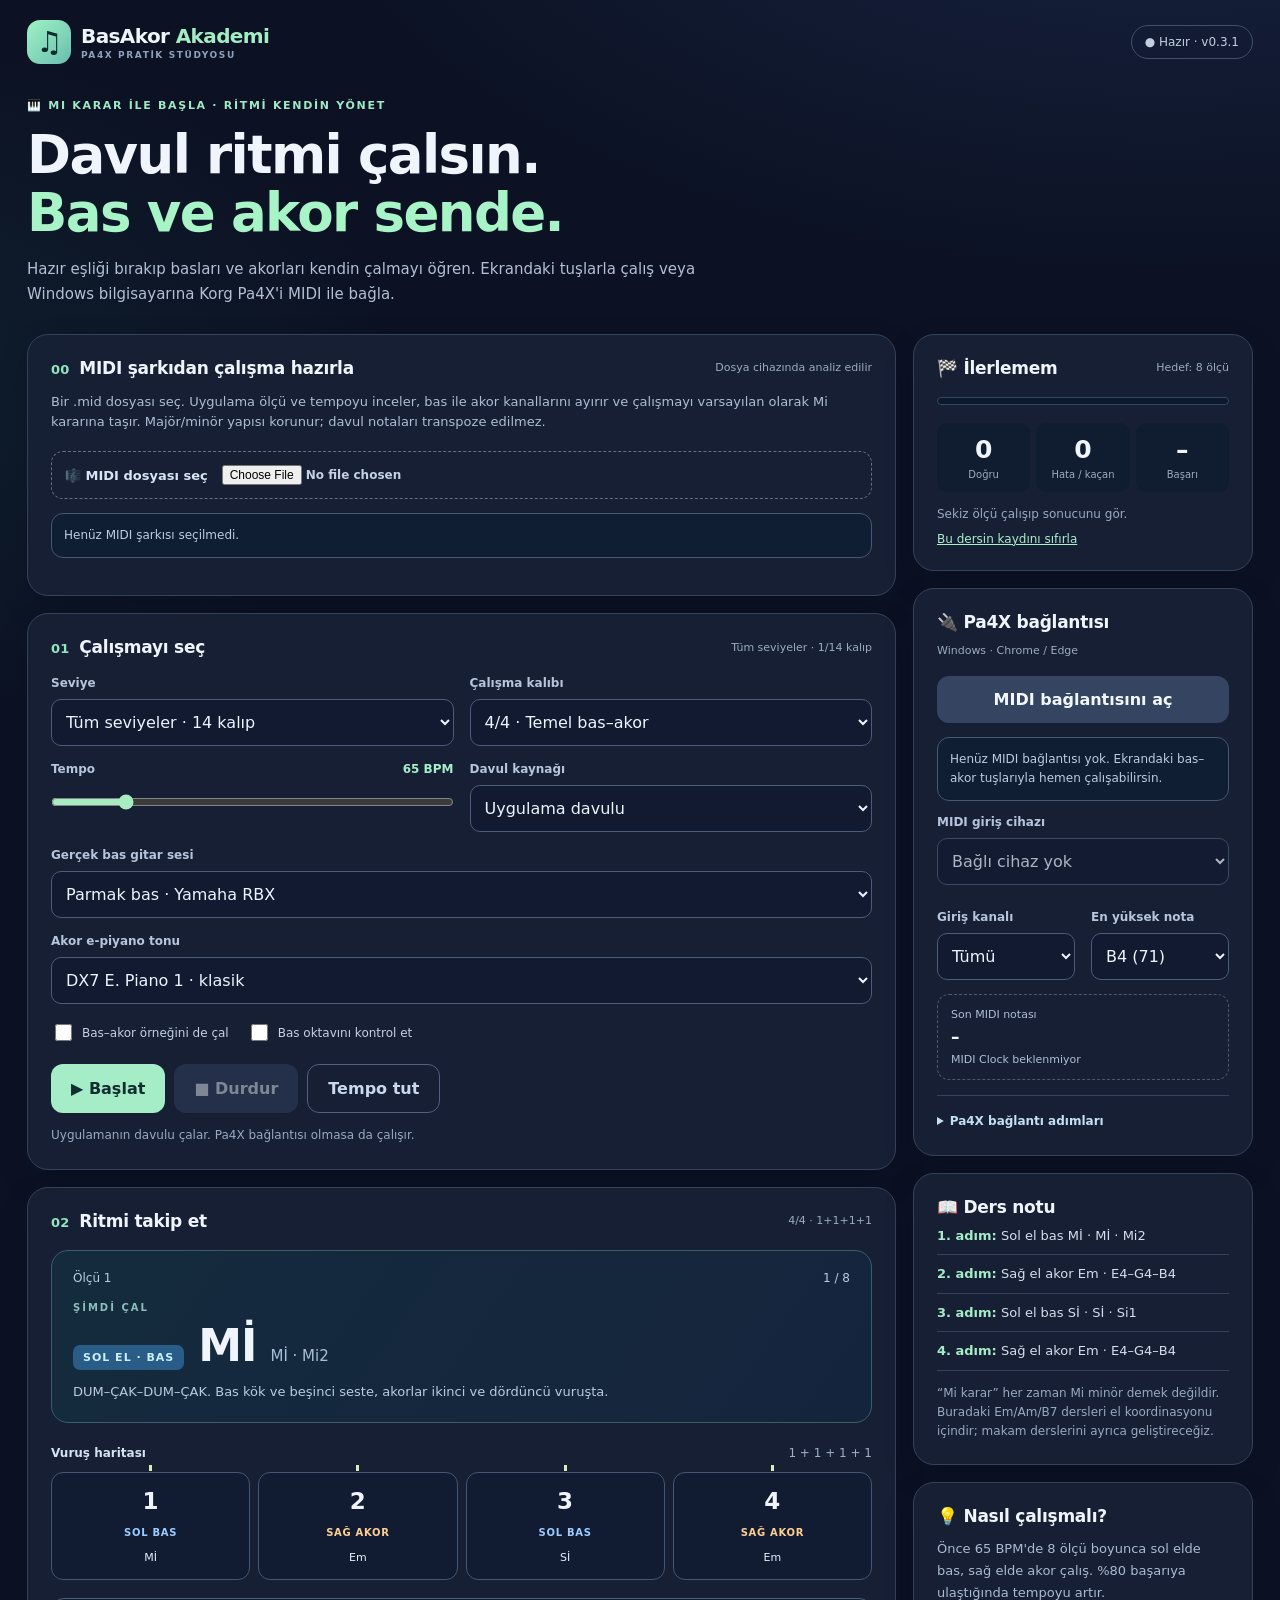
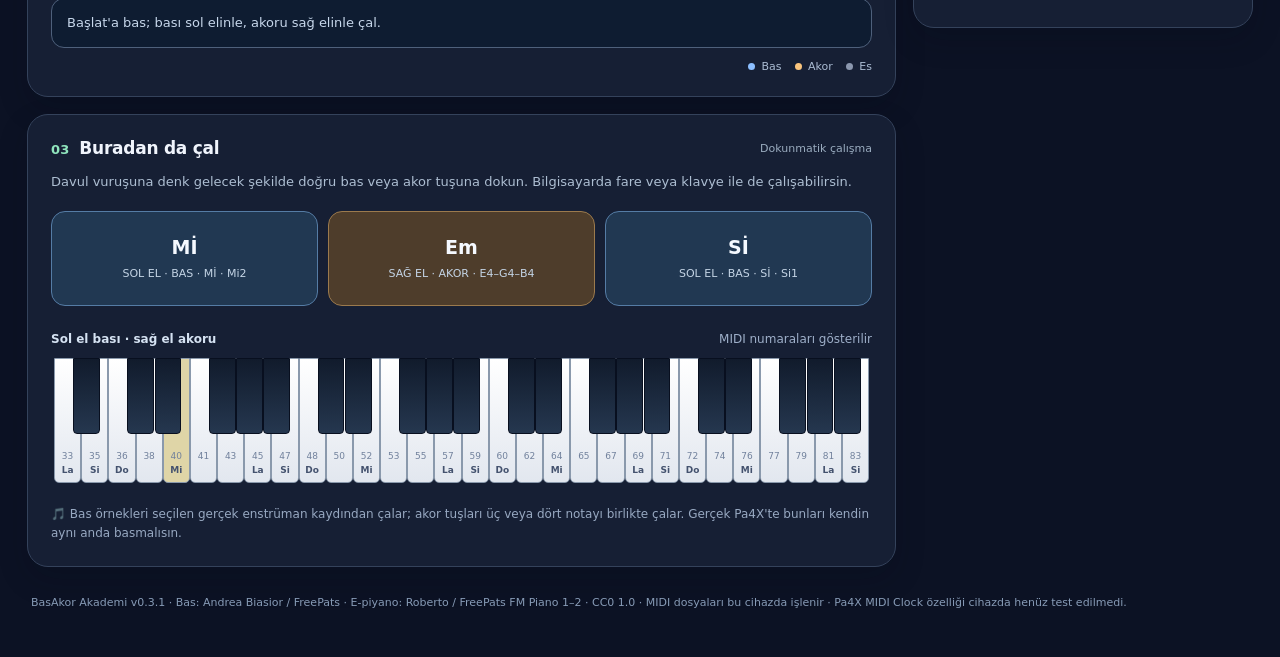
==== commit 6f13f572: "Add browser MIDI player" ====
--- a/basakor-akademi-demo.html
+++ b/basakor-akademi-demo.html
@@ -27,9 +27,20 @@
 .device-status.good{border-color:#368c70;color:#a4f7c7}
 .device-status.bad{border-color:#b66b65;color:#ffccbf}
 .device-status.warn{border-color:#a98948;color:#f6db9f}
+.midi-player{margin:14px 0;padding:16px;border:1px solid #45627a;border-radius:14px;background:#102136}
+.midi-player-head{margin:0 0 12px}.midi-player h3{margin:0;color:#e9f2ff;font-size:15px}
+.midi-player-controls{display:flex;gap:8px;flex-wrap:wrap}.midi-player-controls .btn{flex:1 1 auto;padding:10px 12px;min-height:42px}
+.midi-seek-label{display:flex;justify-content:space-between;gap:8px;margin:14px 0 4px;color:#b8c9dc;font-size:12px}.midi-seek-label strong{color:#dce9f8;font-variant-numeric:tabular-nums}
+.midi-seek{width:100%;margin:4px 0 12px;accent-color:#9fe9c4}.midi-rate{max-width:220px}.midi-rate select{min-height:40px;padding:8px 10px}
+.midi-channel-details{margin-top:12px;color:#c8d7e9;font-size:12px}.midi-channel-details summary{cursor:pointer;font-weight:700}
+.midi-channel-tools{display:flex;gap:10px;flex-wrap:wrap;margin:8px 0}.midi-channel-tools .textbtn{padding:6px 0;font-size:11px}
+.midi-player-channels{display:grid;grid-template-columns:repeat(2,minmax(0,1fr));gap:7px;max-height:220px;overflow:auto}
+.midi-player-channel{display:flex;align-items:center;justify-content:space-between;gap:8px;padding:7px 8px;border:1px solid #354860;border-radius:9px;background:#0d1a2d}
+.midi-player-channel-label{display:flex;align-items:center;gap:7px;min-width:0;color:#b8c8dd;font-size:11px}.midi-player-channel-label input{accent-color:#9fe9c4;flex:none}
+.midi-solo{border:1px solid #52647c;border-radius:7px;padding:4px 7px;background:#1b2b42;color:#e2edfa;font-size:10px;font-weight:800;cursor:pointer}
 .beatgrid.song-grid{grid-template-columns:repeat(8,minmax(0,1fr))}
 .beatgrid.song-grid .beat{min-height:78px}
-@media(max-width:650px){.file-picker{align-items:stretch;flex-direction:column;gap:10px}.file-picker input{width:100%}.channel-summary{grid-template-columns:1fr}.beatgrid.song-grid{grid-template-columns:repeat(4,minmax(0,1fr))}}
+@media(max-width:650px){.file-picker{align-items:stretch;flex-direction:column;gap:10px}.file-picker input{width:100%}.channel-summary,.midi-player-channels{grid-template-columns:1fr}.midi-player-controls .btn{flex:1 1 30%;padding:9px 6px;font-size:11px}.beatgrid.song-grid{grid-template-columns:repeat(4,minmax(0,1fr))}}
 
   </style>
   <title>BasAkor Akademi | Bas–akor ve ritim çalış</title>
@@ -38,7 +49,7 @@
 <div class="shell">
   <header class="topbar">
     <div class="brand"><div class="brand-icon" aria-hidden="true">♫</div><div>BasAkor <span>Akademi</span><small>PA4X PRATİK STÜDYOSU</small></div></div>
-  <div class="pill" id="statusPill" role="status">● Hazır · v0.3.0</div>
+  <div class="pill" id="statusPill" role="status">● Hazır · v0.3.1</div>
   </header>
   <section class="hero">
     <div class="eyebrow">🎹 MI KARAR İLE BAŞLA · RİTMİ KENDİN YÖNET</div>
@@ -55,6 +66,18 @@
         <p id="midiImportStatus" class="device-status" role="status">Henüz MIDI şarkısı seçilmedi.</p>
         <div id="midiAnalysis" class="midi-analysis" hidden>
           <div id="midiSummary" class="midi-summary"></div>
+          <div id="midiPlayer" class="midi-player" hidden>
+            <div class="section-head midi-player-head"><h3>MIDI şarkıyı dinle</h3><span id="midiPlayerChannelCount" class="hint">0/0 kanal açık</span></div>
+            <div class="midi-player-controls"><button id="midiPlayerPlay" type="button" class="btn primary">▶ Çal</button><button id="midiPlayerPause" type="button" class="btn secondary" disabled>Ⅱ Duraklat</button><button id="midiPlayerStop" type="button" class="btn outline" disabled>■ Baştan</button></div>
+            <label class="midi-seek-label" for="midiSeek"><span>Şarkı konumu</span><strong id="midiTime" aria-live="off">0:00 / 0:00</strong></label>
+            <input id="midiSeek" class="midi-seek" type="range" min="0" max="1000" step="1" value="0" disabled>
+            <label class="field midi-rate" for="midiPlayerRate"><span>Çalma hızı</span><select id="midiPlayerRate"><option value="0.5">%50</option><option value="0.75">%75</option><option value="1" selected>Normal</option><option value="1.25">%125</option><option value="1.5">%150</option></select></label>
+            <details class="midi-channel-details"><summary>Kanalları seç ve tek başına dinle</summary>
+              <div class="midi-channel-tools"><button id="midiPlayerAll" type="button" class="textbtn">Tüm kanallar</button><button id="midiPlayerPractice" type="button" class="textbtn">Bas + akor</button><button id="midiPlayerMute" type="button" class="textbtn">Sessize al</button></div>
+              <div id="midiPlayerChannels" class="midi-player-channels"></div>
+            </details>
+            <p class="meta">MIDI notaları tarayıcı senteziyle önizlenir. Dosya bu cihazda işlenir ve sunucuya gönderilmez.</p>
+          </div>
           <p id="midiMappingHint" class="mapping-hint"></p>
           <div class="fields midi-map">
             <label class="field" for="midiBassChannel"><span>Bas kanalı</span><select id="midiBassChannel"></select></label>
@@ -132,11 +155,11 @@
       <section class="panel tips"><h2>💡 Nasıl çalışmalı?</h2><p>Önce 65 BPM'de 8 ölçü boyunca sol elde bas, sağ elde akor çalış. %80 başarıya ulaştığında tempoyu artır.</p></section>
     </aside>
   </div>
-  <footer>BasAkor Akademi v0.3.0 · Bas: Andrea Biasior / FreePats · E-piyano: Roberto / FreePats FM Piano 1–2 · CC0 1.0 · MIDI dosyaları bu cihazda işlenir · Pa4X MIDI Clock özelliği cihazda henüz test edilmedi.</footer>
+  <footer>BasAkor Akademi v0.3.1 · Bas: Andrea Biasior / FreePats · E-piyano: Roberto / FreePats FM Piano 1–2 · CC0 1.0 · MIDI dosyaları bu cihazda işlenir · Pa4X MIDI Clock özelliği cihazda henüz test edilmedi.</footer>
 </div>
 <script>
 // BasAkor Akademi — saf müzik/puanlama işlevleri; DOM veya cihaz bağımlılığı yok.
-const VERSION = '0.3.0';
+const VERSION = '0.3.1';
 
 const step=(kind,label,notes,options={})=>({kind,label,notes,...options});
 const noteName = n => {
@@ -389,6 +412,154 @@
 const MIDI_NOTE_NAMES=NOTE_NAMES;
 const midiPitchName=pcName;
 
+// Browser-only MIDI preview synthesizer. The source file is never uploaded.
+const clamp=(n,min,max)=>Math.max(min,Math.min(max,n));
+const frequencyForMidi=n=>440*Math.pow(2,(n-69)/12);
+
+function createTickConverter(file){
+  const events=[...file.tempoMap].sort((a,b)=>a.tick-b.tick),points=[{tick:0,seconds:0,microsPerQuarter:500000}];
+  let cursor=0,seconds=0,microsPerQuarter=500000;
+  for(const event of events){
+    seconds+=(event.tick-cursor)*microsPerQuarter/(1_000_000*file.ppq);
+    cursor=event.tick;microsPerQuarter=60_000_000/event.bpm;
+    points.push({tick:cursor,seconds,microsPerQuarter});
+  }
+  return tick=>{
+    let low=0,high=points.length;
+    while(low<high){const mid=(low+high)>>1;if(points[mid].tick<=tick)low=mid+1;else high=mid;}
+    const point=points[Math.max(0,low-1)];
+    return point.seconds+Math.max(0,tick-point.tick)*point.microsPerQuarter/(1_000_000*file.ppq);
+  };
+}
+
+/** Convert a MIDI tick to wall-clock seconds using the file's tempo map. */
+function midiTickToSeconds(file,tick){
+  return createTickConverter(file)(tick);
+}
+
+/** Flatten parsed note events into a stable, tempo-aware playback timeline. */
+function midiPlaybackEvents(file){
+  const toSeconds=createTickConverter(file);
+  return file.events.filter(e=>e.type==='note').map(event=>({
+    ...event,channel:event.channel+1,startSeconds:toSeconds(event.tick),endSeconds:toSeconds(event.end)
+  })).sort((a,b)=>a.startSeconds-b.startSeconds||a.channel-b.channel||a.note-b.note);
+}
+
+const noiseBuffers=new WeakMap();
+function noiseBuffer(context){
+  let buffer=noiseBuffers.get(context);if(buffer)return buffer;
+  const size=context.sampleRate;
+  buffer=context.createBuffer(1,size,context.sampleRate);
+  const data=buffer.getChannelData(0);for(let i=0;i<size;i++)data[i]=Math.random()*2-1;
+  noiseBuffers.set(context,buffer);return buffer;
+}
+
+function instrumentShape(program){
+  const p=Number(program)||0;
+  if(p<=7)return {wave:'triangle',attack:.008,release:.18,sustain:.28,cutoff:5200};
+  if(p<=15)return {wave:'sine',attack:.004,release:.09,sustain:.32,cutoff:6500};
+  if(p<=23)return {wave:'square',attack:.012,release:.1,sustain:.7,cutoff:2800};
+  if(p<=31)return {wave:'triangle',attack:.003,release:.12,sustain:.12,cutoff:4300};
+  if(p<=39)return {wave:'triangle',attack:.004,release:.13,sustain:.55,cutoff:1900};
+  if(p<=55)return {wave:'sawtooth',attack:.075,release:.24,sustain:.68,cutoff:3000};
+  if(p<=63)return {wave:'sawtooth',attack:.025,release:.13,sustain:.72,cutoff:3200};
+  if(p<=79)return {wave:'triangle',attack:.018,release:.12,sustain:.62,cutoff:3600};
+  if(p<=95)return {wave:'sawtooth',attack:.01,release:.13,sustain:.63,cutoff:4000};
+  return {wave:'sine',attack:.025,release:.25,sustain:.5,cutoff:4500};
+}
+
+function addVoice(context,master,channel,sourceNodes,gainNode){
+  const voice={channel,sources:sourceNodes,gain:gainNode};
+  voice.finish=()=>activeVoices.delete(voice);
+  for(const source of sourceNodes)source.addEventListener?.('ended',voice.finish,{once:true});
+  activeVoices.add(voice);return voice;
+}
+const activeVoices=new Set();
+
+function schedulePitched(context,master,event,when,duration){
+  const program=event.program??0,shape=instrumentShape(program),start=Math.max(when,context.currentTime+.001);
+  const end=start+Math.max(.025,duration),attack=Math.min(shape.attack,Math.max(.003,(end-start)*.35));
+  const oscillator=context.createOscillator(),filter=context.createBiquadFilter(),gain=context.createGain();
+  oscillator.type=shape.wave;oscillator.frequency.setValueAtTime(frequencyForMidi(event.note),start);
+  filter.type='lowpass';filter.frequency.setValueAtTime(shape.cutoff,start);filter.Q.value=.45;
+  const velocity=clamp(event.velocity??85,1,127)/127,amplitude=.105*velocity;
+  gain.gain.setValueAtTime(.0001,start);gain.gain.exponentialRampToValueAtTime(amplitude,start+attack);
+  const decayAt=Math.min(end,start+attack+.075);
+  if(decayAt<end)gain.gain.exponentialRampToValueAtTime(Math.max(.0002,amplitude*shape.sustain),decayAt);
+  const releaseStart=Math.max(start,end-Math.min(.035,(end-start)*.2));
+  gain.gain.setValueAtTime(Math.max(.0002,amplitude*shape.sustain),releaseStart);
+  const releaseEnd=end+shape.release;gain.gain.exponentialRampToValueAtTime(.0001,releaseEnd);
+  oscillator.connect(filter).connect(gain).connect(master);oscillator.start(start);oscillator.stop(releaseEnd+.01);
+  return addVoice(context,master,event.channel,[oscillator],gain);
+}
+
+function scheduleDrum(context,master,event,when,duration){
+  const start=Math.max(when,context.currentTime+.001),note=event.note,velocity=clamp(event.velocity??85,1,127)/127;
+  const gain=context.createGain(),sources=[];gain.connect(master);
+  const kick=note===35||note===36, tom=note>=41&&note<=50;
+  if(kick||tom){
+    const osc=context.createOscillator();sources.push(osc);osc.type='sine';
+    const base=kick?125:Math.max(70,190-(note-41)*9),end=start+Math.min(duration||.16,kick?.25:.2);
+    osc.frequency.setValueAtTime(base,start);osc.frequency.exponentialRampToValueAtTime(kick?42:Math.max(55,base*.62),end);
+    gain.gain.setValueAtTime(.0001,start);gain.gain.exponentialRampToValueAtTime(.18*velocity,start+.005);gain.gain.exponentialRampToValueAtTime(.0001,end+.04);
+    osc.connect(gain);osc.start(start);osc.stop(end+.045);
+  }else{
+    const source=context.createBufferSource(),filter=context.createBiquadFilter();sources.push(source);
+    source.buffer=noiseBuffer(context);filter.type=note>=42&&note<=59?'highpass':'bandpass';
+    filter.frequency.setValueAtTime(note>=42&&note<=59?6500:1700,start);filter.Q.value=note>=42&&note<=59?.7:.8;
+    const length=note>=42&&note<=59?.095:.14,end=start+Math.min(Math.max(.045,duration),length);
+    gain.gain.setValueAtTime(.0001,start);gain.gain.exponentialRampToValueAtTime((note>=42&&note<=59?.065:.11)*velocity,start+.003);gain.gain.exponentialRampToValueAtTime(.0001,end);
+    source.connect(filter).connect(gain);source.start(start);source.stop(end+.005);
+  }
+  return addVoice(context,master,event.channel,sources,gain);
+}
+
+function stopVoice(context,voice){
+  try{const now=context.currentTime;voice.gain.gain.cancelScheduledValues(now);voice.gain.gain.setTargetAtTime(.0001,now,.012);for(const source of voice.sources)source.stop(now+.045);}catch{}
+}
+
+/** Lightweight in-browser MIDI preview with seeking, tempo scaling, and channel solo/mute. */
+class MidiFilePlayer{
+  constructor(file,{contextProvider,onUpdate=()=>{}}={}){
+    this.file=file;this.events=midiPlaybackEvents(file);this.duration=midiTickToSeconds(file,file.endTick);
+    this.channels=file.channels.filter(c=>c.noteCount>0).map(c=>({...c}));
+    this.enabledChannels=new Set(this.channels.map(c=>c.channel));this.contextProvider=contextProvider||(()=>new (window.AudioContext||window.webkitAudioContext)());
+    this.onUpdate=onUpdate;this.context=null;this.master=null;this.position=0;this.rate=1;this.playing=false;this.anchor=0;this.cursor=0;this.timer=null;this.lastUiUpdate=0;
+  }
+  snapshot(){return {position:this.position,duration:this.duration,rate:this.rate,playing:this.playing,enabledChannels:new Set(this.enabledChannels),channels:this.channels};}
+  emit(){this.onUpdate(this.snapshot());}
+  findCursor(position){let low=0,high=this.events.length;while(low<high){const mid=(low+high)>>1;if(this.events[mid].startSeconds<position-1e-6)low=mid+1;else high=mid;}return low;}
+  currentPosition(){return this.playing&&this.context?clamp((this.context.currentTime-this.anchor)*this.rate,0,this.duration):this.position;}
+  ensureAudio(){if(!this.context){this.context=this.contextProvider();this.master=this.context.createGain();this.master.gain.value=.72;this.master.connect(this.context.destination);}return this.context;}
+  async play(){
+    if(this.playing)return;const context=this.ensureAudio();if(context.state==='suspended')await context.resume();
+    if(this.position>=this.duration)this.position=0;this.anchor=context.currentTime-this.position/this.rate;this.cursor=this.findCursor(this.position);this.playing=true;
+    this.timer=setInterval(()=>this.pump(),25);this.pump();this.emit();
+  }
+  pause(){if(!this.playing)return;this.position=this.currentPosition();this.playing=false;clearInterval(this.timer);this.timer=null;this.stopVoices();this.emit();}
+  stop(){if(this.playing){this.playing=false;clearInterval(this.timer);this.timer=null;}this.position=0;this.cursor=0;this.stopVoices();this.emit();}
+  seek(seconds){const wasPlaying=this.playing;if(wasPlaying){this.position=this.currentPosition();this.stopVoices();}this.position=clamp(Number(seconds)||0,0,this.duration);this.cursor=this.findCursor(this.position);if(wasPlaying&&this.context){this.anchor=this.context.currentTime-this.position/this.rate;this.pump();}this.emit();}
+  setRate(rate){const next=clamp(Number(rate)||1,.5,1.5);if(next===this.rate)return;const wasPlaying=this.playing;if(wasPlaying){this.position=this.currentPosition();this.stopVoices();}this.rate=next;this.cursor=this.findCursor(this.position);if(wasPlaying&&this.context){this.anchor=this.context.currentTime-this.position/this.rate;this.pump();}this.emit();}
+  setChannelEnabled(channel,enabled){const value=Number(channel);if(enabled)this.enabledChannels.add(value);else{this.enabledChannels.delete(value);if(this.context)for(const voice of [...activeVoices])if(voice.channel===value)stopVoice(this.context,voice);}this.emit();}
+  soloChannel(channel){this.enabledChannels=new Set([Number(channel)]);if(this.context)for(const voice of [...activeVoices])if(voice.channel!==Number(channel))stopVoice(this.context,voice);this.emit();}
+  selectChannels(channels){this.enabledChannels=new Set(channels.map(Number));if(this.context)for(const voice of [...activeVoices])if(!this.enabledChannels.has(voice.channel))stopVoice(this.context,voice);this.emit();}
+  stopVoices(){if(!this.context)return;for(const voice of [...activeVoices])stopVoice(this.context,voice);}
+  pump(){
+    if(!this.playing||!this.context)return;const context=this.context;this.position=this.currentPosition();
+    const horizon=context.currentTime+.18;
+    while(this.cursor<this.events.length){
+      const event=this.events[this.cursor],when=this.anchor+event.startSeconds/this.rate;if(when>horizon)break;this.cursor++;
+      if(!this.enabledChannels.has(event.channel))continue;
+      const end=this.anchor+event.endSeconds/this.rate,start=Math.max(when,context.currentTime+.001),duration=end-start;
+      if(duration<=.015)continue;
+      if(event.channel===10)scheduleDrum(context,this.master,event,start,duration);else schedulePitched(context,this.master,event,start,duration);
+    }
+    if(this.position>=this.duration){this.playing=false;clearInterval(this.timer);this.timer=null;this.position=this.duration;this.stopVoices();this.emit();return;}
+    const now=performance.now();if(now-this.lastUiUpdate>65){this.lastUiUpdate=now;this.emit();}
+  }
+  dispose(){this.stop();this.onUpdate=()=>{};}
+}
+
 const $ = id=>document.getElementById(id);
 const KEY='basakor-akademi-progress-v2';
 const runLength=8;
@@ -404,7 +575,7 @@
   evaluated:new Map(),nextMiss:0,hits:0,misses:0,judged:0,visualBeat:-1,
   midi:null,midiInput:null,midiCluster:null,midiClusterTimer:null,midiNotes:new Map(),
   clock:{armed:false,running:false,ticks:0,lastTickMs:0,avgTickMs:0,pulseTimes:[],sourceId:null},
-  tapTimes:[],records:{},mutedPage:false,importedMidi:null,importedLesson:null,importedKey:null
+  tapTimes:[],records:{},mutedPage:false,importedMidi:null,importedLesson:null,importedKey:null,midiPlayer:null,midiPracticeChannels:[]
 };
 try{const old=JSON.parse(localStorage.getItem(KEY)||'{}');if(old&&typeof old==='object')state.records=old;}catch{}
 const save=()=>{try{localStorage.setItem(KEY,JSON.stringify(state.records));}catch{}};
@@ -499,7 +670,7 @@
         showMeasure(measure);describeExpected(getSteps(l,measure)[step]);}
     }}state.raf=requestAnimationFrame(animate);
 }
-async function start(){if(state.playing)return;try{await audio().resume();}catch(e){setFeedback('Ses açılamadı: '+e.message,'bad');return;}await loadBassSamples();
+async function start(){if(state.playing)return;if(state.midiPlayer?.playing)state.midiPlayer.pause();try{await audio().resume();}catch(e){setFeedback('Ses açılamadı: '+e.message,'bad');return;}await loadBassSamples();
   state.mode=$('sync').value;state.demo=$('demo').checked;state.strict=$('strict').checked;resetSession();state.playing=true;
   $('play').disabled=true;$('stop').disabled=false;$('lesson').disabled=true;$('sync').disabled=true;$('bpm').disabled=true;$('tap').disabled=true;
   if(state.mode==='app'){
@@ -566,6 +737,30 @@
 function updateMidiMappingHint(){if(!state.importedMidi)return;const from=Number($('midiSourceKey').value),to=Number($('midiTargetKey').value);let semitones=(to-from+12)%12;if(semitones>6)semitones-=12;const sign=semitones>0?'+':'';const confidence=state.importedKey?.confidence<.2?' · Tahmin güveni düşük; kaynak kararı kontrol et.':'';const move=`Kaynak ton tahmini: ${state.importedKey?.name||'belirsiz'}${confidence} · Transpozisyon: ${sign}${semitones} yarım ses · Davul kanalı değişmeden kalır.`;$('midiMappingHint').textContent=state.importedPianoWarning?`${state.importedPianoWarning} ${move}`:move;$('prepareMidiLesson').textContent=`${MIDI_NOTE_NAMES[to]} karar çalışmasını hazırla`;}
 function channelLabel(ch){return `Kanal ${ch.channel} · ${ch.instrument} · ${ch.noteCount} nota`}
 function renderMidiChannels(){const list=$('midiChannelSummary');list.replaceChildren();for(const ch of state.importedMidi.channels.filter(c=>c.noteCount)){const row=document.createElement('div');row.className='channel-row';row.textContent=`${channelLabel(ch)} · ${notePitch(ch.minNote)}–${notePitch(ch.maxNote)}`;list.appendChild(row);}}
+function playerTime(seconds){const total=Math.max(0,Math.floor(seconds||0));return `${Math.floor(total/60)}:${String(total%60).padStart(2,'0')}`;}
+function updateMidiPlayerUI(snapshot){
+  const seek=$('midiSeek');seek.max='1000';seek.value=String(snapshot.duration?Math.round(snapshot.position/snapshot.duration*1000):0);seek.disabled=!snapshot.duration;
+  $('midiTime').textContent=`${playerTime(snapshot.position)} / ${playerTime(snapshot.duration)}`;
+  $('midiPlayerPlay').disabled=snapshot.playing;$('midiPlayerPause').disabled=!snapshot.playing;
+  $('midiPlayerStop').disabled=!snapshot.playing&&snapshot.position<.001;$('midiPlayerRate').value=String(snapshot.rate);
+  $('midiPlayerChannelCount').textContent=`${snapshot.enabledChannels.size}/${snapshot.channels.length} kanal açık`;
+  $('midiPlayerChannels').querySelectorAll('[data-player-channel]').forEach(input=>{input.checked=snapshot.enabledChannels.has(Number(input.dataset.playerChannel));});
+}
+function setupMidiPlayer(file,suggestions){
+  state.midiPlayer?.dispose();state.midiPracticeChannels=[suggestions.bass,suggestions.chord].filter(Boolean);
+  const player=new MidiFilePlayer(file,{contextProvider:audio,onUpdate:updateMidiPlayerUI});state.midiPlayer=player;
+  const list=$('midiPlayerChannels');list.replaceChildren();
+  for(const channel of player.channels){
+    const row=document.createElement('div');row.className='midi-player-channel';
+    const label=document.createElement('label');label.className='midi-player-channel-label';
+    const input=document.createElement('input');input.type='checkbox';input.checked=true;input.dataset.playerChannel=String(channel.channel);input.setAttribute('aria-label',`Kanal ${channel.channel} ${channel.instrument}`);
+    input.addEventListener('change',()=>player.setChannelEnabled(channel.channel,input.checked));
+    const name=document.createElement('span');name.textContent=`Kanal ${channel.channel} · ${channel.instrument}`;label.append(input,name);
+    const solo=document.createElement('button');solo.type='button';solo.className='midi-solo';solo.textContent='Solo';solo.setAttribute('aria-label',`Yalnızca kanal ${channel.channel} çalsın`);solo.addEventListener('click',()=>player.soloChannel(channel.channel));
+    row.append(label,solo);list.appendChild(row);
+  }
+  $('midiPlayer').hidden=false;updateMidiPlayerUI(player.snapshot());
+}
 function loadMidiAnalysis(file,uploadedName){
   if(state.lesson.id==='midi-import'){state.importedLesson=null;state.levelGroup='all';$('levelGroup').value='all';fillLessonOptions(LESSONS[0].id);changeLesson(LESSONS[0].id);}state.importedMidi=file;file.uploadedName=uploadedName;
   const suggestions=suggestedChannels(file);if(!suggestions.bass)throw new Error('Dosyada nota içeren bir bas kanalı bulunamadı.');
@@ -585,21 +780,28 @@
   const displayTitle=file.title&&file.title!=='Yüklenen MIDI'?`${uploadedName} · ${file.title}`:uploadedName;
   const metaKey=file.keyMap[0]?` · Anahtar imi ${file.keyMap[0].sf} diyez/bemol${file.keyMap[0].minor?' · minör':' · majör'}`:'';
   summary.textContent=`${displayTitle} · Type ${file.format} · ${file.trackCount} parça · ${active.length} etkin kanal · ${meter.numerator}/${meter.denominator} · ${Math.round(bpm)} BPM${file.tempoMap.length>1?' (tempo haritası var)':''} · ≈${Math.ceil(bars)} ölçü · ${Math.floor(duration/60)}:${String(Math.round(duration%60)).padStart(2,'0')}${metaKey}`;
-  $('midiSummary').replaceChildren(summary);renderMidiChannels();
+  $('midiSummary').replaceChildren(summary);renderMidiChannels();setupMidiPlayer(file,suggestions);
   const pianoChannels=active.filter(c=>c.program!==null&&c.program<=5);
   state.importedPianoWarning=!pianoChannels.length&&suggestions.chord?`Etkin piyano notası yok. ${channelLabel(file.channels.find(c=>c.channel===suggestions.chord))} akor kaynağı olarak önerildi; bu notalardan e-piyano çalışması hazırlanacak.`:'';
   $('midiAnalysis').hidden=false;updateMidiMappingHint();$('prepareMidiLesson').disabled=variableMeter;
   $('midiImportStatus').textContent=`${uploadedName} tarayıcıda analiz edildi. Dosya hiçbir yere yüklenmedi.${variableMeter?' Ölçü işareti değişiyor; bu sürümde çalışma hazırlamak için ölçüsü sabit MIDI gerekir.':''}`;
   $('midiImportStatus').classList.remove('good','bad','warn');$('midiImportStatus').classList.add(variableMeter?'warn':'good');
 }
-async function handleMidiFile(event){const file=event.target.files?.[0];if(!file)return;$('midiImportStatus').classList.remove('good','bad','warn');$('midiImportStatus').textContent='MIDI dosyası analiz ediliyor…';try{const parsed=parseMidiFile(await file.arrayBuffer());loadMidiAnalysis(parsed,file.name);}catch(error){$('midiAnalysis').hidden=true;$('midiImportStatus').classList.add('bad');$('midiImportStatus').textContent=error.message||'MIDI dosyası okunamadı.';}}
+async function handleMidiFile(event){const file=event.target.files?.[0];if(!file)return;state.midiPlayer?.dispose();state.midiPlayer=null;state.importedMidi=null;$('midiPlayer').hidden=true;$('midiImportStatus').classList.remove('good','bad','warn');$('midiImportStatus').textContent='MIDI dosyası analiz ediliyor…';try{const parsed=parseMidiFile(await file.arrayBuffer());loadMidiAnalysis(parsed,file.name);}catch(error){$('midiAnalysis').hidden=true;$('midiImportStatus').classList.add('bad');$('midiImportStatus').textContent=error.message||'MIDI dosyası okunamadı.';}}
 function prepareMidiLesson(){if(!state.importedMidi)return;try{const lesson=buildMidiLesson(state.importedMidi,{bassChannel:$('midiBassChannel').value,chordChannel:$('midiChordChannel').value||null,sourceKey:$('midiSourceKey').value,targetKey:$('midiTargetKey').value,startBar:$('midiStartBar').value,barCount:$('midiBarCount').value,bpm:tempoAt(state.importedMidi,(Number($('midiStartBar').value)-1)*measureTicks(state.importedMidi.ppq,meterAt(state.importedMidi,0)))});state.importedLesson=lesson;state.levelGroup='all';$('levelGroup').value='all';fillLessonOptions(lesson.id);changeLesson(lesson.id);$('maxnote').value='83';setFeedback(`✓ ${lesson.sourceBarCount} ölçü hazırlandı. Bas ve akorlar ${MIDI_NOTE_NAMES[lesson.targetKey]} kararına taşındı; MIDI girişinde bas ile akoru aynı anda çal.`,'good');}catch(error){$('midiImportStatus').classList.add('bad');$('midiImportStatus').textContent=error.message||'Bu MIDI için çalışma oluşturulamadı.';}}
 function initialize(){drawKeyboard();$('levelGroup').value=state.levelGroup;fillLessonOptions();for(let ch=1;ch<=16;ch++){const opt=document.createElement('option');opt.value=String(ch);opt.textContent='Kanal '+ch;$('channel').appendChild(opt)}
   $('play').addEventListener('click',start);$('stop').addEventListener('click',()=>stop());$('levelGroup').addEventListener('change',ev=>changeLevelGroup(ev.target.value));$('lesson').addEventListener('change',ev=>changeLesson(ev.target.value));$('bpm').addEventListener('input',ev=>setBpm(Number(ev.target.value)));$('sync').addEventListener('change',selectSync);$('demo').addEventListener('change',ev=>state.demo=ev.target.checked);$('strict').addEventListener('change',ev=>state.strict=ev.target.checked);$('tap').addEventListener('click',tapTempo);$('connect').addEventListener('click',()=>state.midi?refreshMidi():connect());$('device').addEventListener('change',midiInputChanged);$('bassTone').addEventListener('change',ev=>{state.bassTone=ev.target.value;});$('epianoTone').addEventListener('change',ev=>{state.epianoTone=ev.target.value;});
   $('midiFile').addEventListener('change',handleMidiFile);$('midiSourceKey').addEventListener('change',updateMidiMappingHint);$('midiTargetKey').addEventListener('change',updateMidiMappingHint);$('prepareMidiLesson').addEventListener('click',prepareMidiLesson);
+  $('midiPlayerPlay').addEventListener('click',async()=>{if(!state.midiPlayer)return;if(state.playing)stop();try{await state.midiPlayer.play();}catch(error){setFeedback(`MIDI sesi açılamadı: ${error.message||error}`,'bad');}});
+  $('midiPlayerPause').addEventListener('click',()=>state.midiPlayer?.pause());$('midiPlayerStop').addEventListener('click',()=>state.midiPlayer?.stop());
+  $('midiSeek').addEventListener('change',event=>{if(state.midiPlayer)state.midiPlayer.seek(state.midiPlayer.duration*Number(event.target.value)/1000);});
+  $('midiPlayerRate').addEventListener('change',event=>state.midiPlayer?.setRate(event.target.value));
+  $('midiPlayerAll').addEventListener('click',()=>state.midiPlayer?.selectChannels(state.midiPlayer.channels.map(ch=>ch.channel)));
+  $('midiPlayerPractice').addEventListener('click',()=>state.midiPlayer?.selectChannels(state.midiPracticeChannels));
+  $('midiPlayerMute').addEventListener('click',()=>state.midiPlayer?.selectChannels([]));
   $('reset').addEventListener('click',()=>{if(!window.confirm('Bu dersin yerel başarı kaydı sıfırlansın mı?'))return;delete state.records[state.lesson.id];save();resetSession();setFeedback('Bu dersin ilerleme kaydı sıfırlandı.');});
-  document.addEventListener('visibilitychange',()=>{if(document.hidden&&state.playing&&state.mode==='app'){stop();setFeedback('Sekme arka plana geçtiği için ritim durduruldu. Tekrar başlatabilirsin.');}});
-  window.addEventListener('pagehide',()=>stop());
+  document.addEventListener('visibilitychange',()=>{if(document.hidden){if(state.midiPlayer?.playing)state.midiPlayer.pause();if(state.playing&&state.mode==='app'){stop();setFeedback('Sekme arka plana geçtiği için ritim durduruldu. Tekrar başlatabilirsin.');}}});
+  window.addEventListener('pagehide',()=>{stop();state.midiPlayer?.dispose();});
   setBpm(state.lesson.defaultBpm);lessonMarkup();selectSync();
   if('serviceWorker' in navigator && /^https?:/.test(location.protocol))navigator.serviceWorker.register('./sw.js').catch(()=>{});
   window.basakorDebug={version:VERSION,getState:()=>({playing:state.playing,lesson:state.lesson.id,levelGroup:state.levelGroup,mode:state.mode,bpm:state.bpm,hits:state.hits,misses:state.misses,imported:!!state.importedMidi}),simulateMidi:bytes=>handleMidi({data:new Uint8Array(bytes)})};
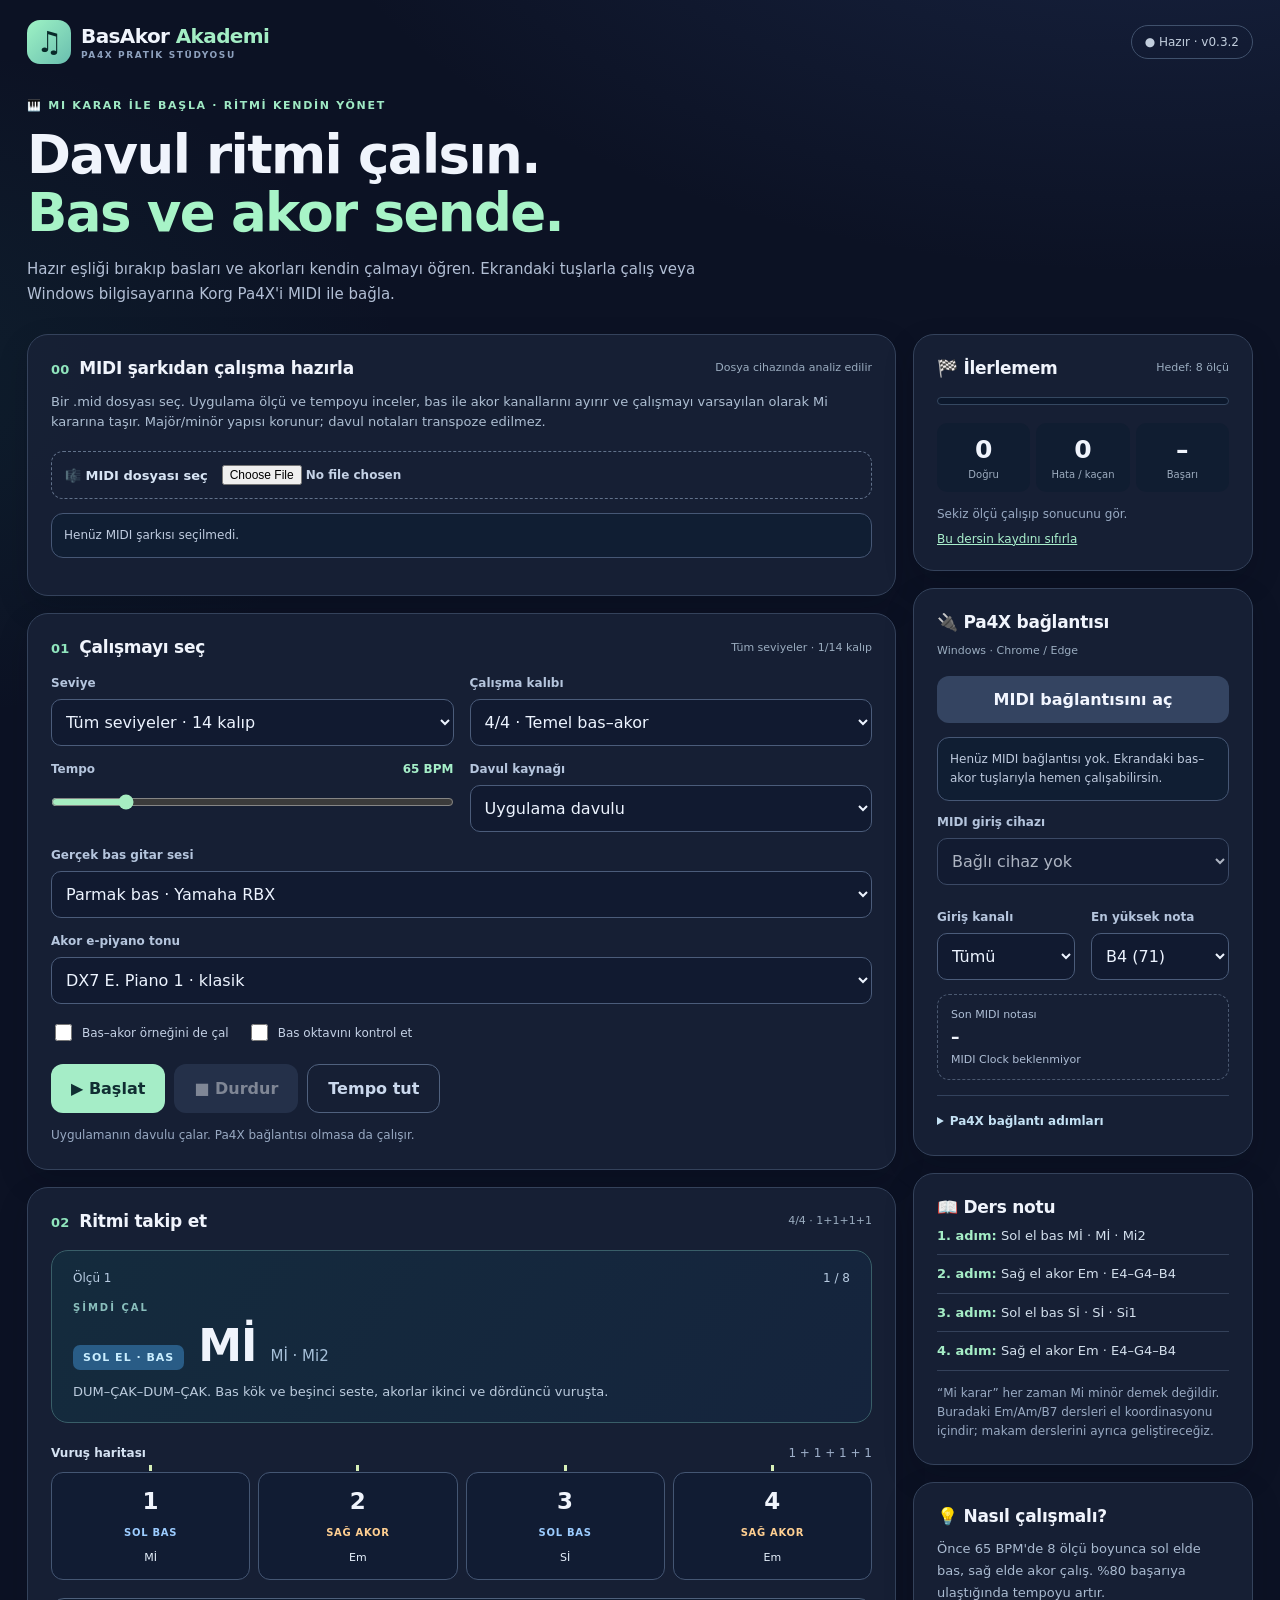
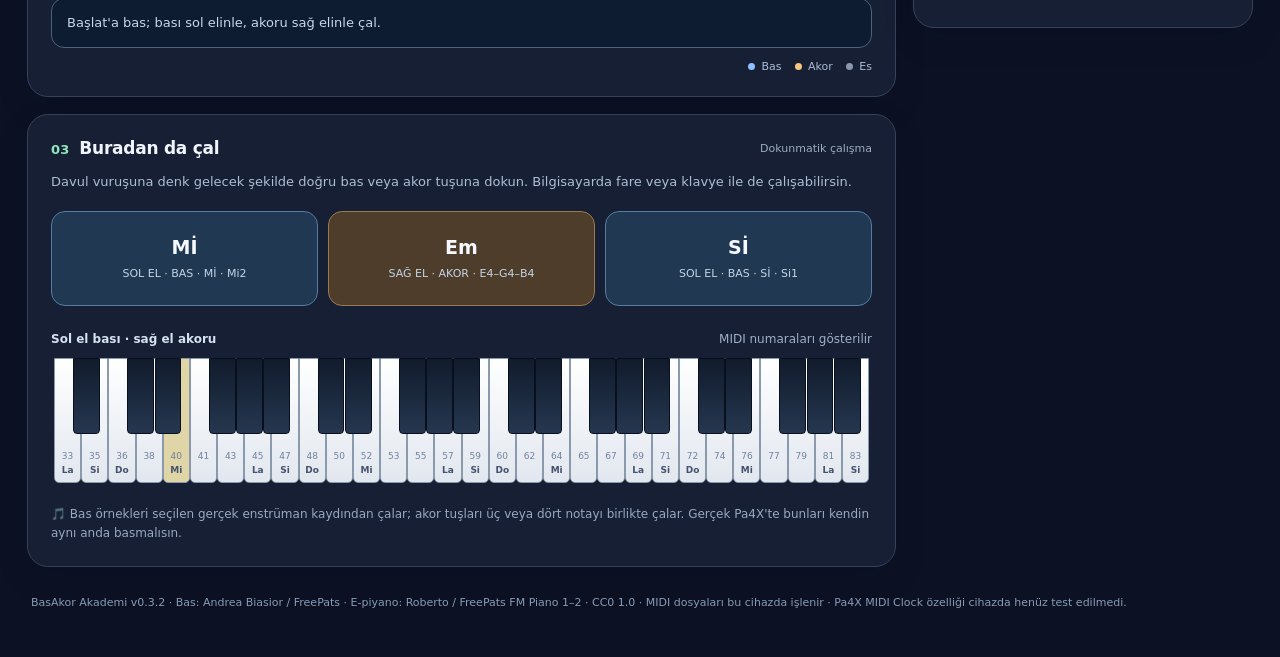
==== commit 8911f24c: "Add per-channel MIDI instruments" ====
--- a/basakor-akademi-demo.html
+++ b/basakor-akademi-demo.html
@@ -37,10 +37,11 @@
 .midi-player-channels{display:grid;grid-template-columns:repeat(2,minmax(0,1fr));gap:7px;max-height:220px;overflow:auto}
 .midi-player-channel{display:flex;align-items:center;justify-content:space-between;gap:8px;padding:7px 8px;border:1px solid #354860;border-radius:9px;background:#0d1a2d}
 .midi-player-channel-label{display:flex;align-items:center;gap:7px;min-width:0;color:#b8c8dd;font-size:11px}.midi-player-channel-label input{accent-color:#9fe9c4;flex:none}
+.midi-player-instrument{width:min(42%,175px);min-width:118px;min-height:34px;padding:5px 6px;background:#111a30;border:1px solid #465775;border-radius:7px;color:#e5effb;font-size:11px}
 .midi-solo{border:1px solid #52647c;border-radius:7px;padding:4px 7px;background:#1b2b42;color:#e2edfa;font-size:10px;font-weight:800;cursor:pointer}
 .beatgrid.song-grid{grid-template-columns:repeat(8,minmax(0,1fr))}
 .beatgrid.song-grid .beat{min-height:78px}
-@media(max-width:650px){.file-picker{align-items:stretch;flex-direction:column;gap:10px}.file-picker input{width:100%}.channel-summary,.midi-player-channels{grid-template-columns:1fr}.midi-player-controls .btn{flex:1 1 30%;padding:9px 6px;font-size:11px}.beatgrid.song-grid{grid-template-columns:repeat(4,minmax(0,1fr))}}
+@media(max-width:650px){.file-picker{align-items:stretch;flex-direction:column;gap:10px}.file-picker input{width:100%}.channel-summary,.midi-player-channels{grid-template-columns:1fr}.midi-player-controls .btn{flex:1 1 30%;padding:9px 6px;font-size:11px}.midi-player-channel{display:grid;grid-template-columns:minmax(0,1fr) auto}.midi-player-channel-label{grid-column:1/-1}.midi-player-instrument{grid-column:1;width:100%;min-width:0}.midi-solo{grid-column:2;grid-row:2}.beatgrid.song-grid{grid-template-columns:repeat(4,minmax(0,1fr))}}
 
   </style>
   <title>BasAkor Akademi | Bas–akor ve ritim çalış</title>
@@ -49,7 +50,7 @@
 <div class="shell">
   <header class="topbar">
     <div class="brand"><div class="brand-icon" aria-hidden="true">♫</div><div>BasAkor <span>Akademi</span><small>PA4X PRATİK STÜDYOSU</small></div></div>
-  <div class="pill" id="statusPill" role="status">● Hazır · v0.3.1</div>
+  <div class="pill" id="statusPill" role="status">● Hazır · v0.3.2</div>
   </header>
   <section class="hero">
     <div class="eyebrow">🎹 MI KARAR İLE BAŞLA · RİTMİ KENDİN YÖNET</div>
@@ -72,11 +73,11 @@
             <label class="midi-seek-label" for="midiSeek"><span>Şarkı konumu</span><strong id="midiTime" aria-live="off">0:00 / 0:00</strong></label>
             <input id="midiSeek" class="midi-seek" type="range" min="0" max="1000" step="1" value="0" disabled>
             <label class="field midi-rate" for="midiPlayerRate"><span>Çalma hızı</span><select id="midiPlayerRate"><option value="0.5">%50</option><option value="0.75">%75</option><option value="1" selected>Normal</option><option value="1.25">%125</option><option value="1.5">%150</option></select></label>
-            <details class="midi-channel-details"><summary>Kanalları seç ve tek başına dinle</summary>
+            <details class="midi-channel-details"><summary>Kanalları ve enstrümanları seç, tek başına dinle</summary>
               <div class="midi-channel-tools"><button id="midiPlayerAll" type="button" class="textbtn">Tüm kanallar</button><button id="midiPlayerPractice" type="button" class="textbtn">Bas + akor</button><button id="midiPlayerMute" type="button" class="textbtn">Sessize al</button></div>
               <div id="midiPlayerChannels" class="midi-player-channels"></div>
             </details>
-            <p class="meta">MIDI notaları tarayıcı senteziyle önizlenir. Dosya bu cihazda işlenir ve sunucuya gönderilmez.</p>
+            <p class="meta">Enstrüman seçimi yalnızca önizleme sesini değiştirir; MIDI dosyan ve çalışma notaları aynı kalır. Kanal 10 davul kanalıdır. Önizleme tarayıcıda sentezlenir.</p>
           </div>
           <p id="midiMappingHint" class="mapping-hint"></p>
           <div class="fields midi-map">
@@ -155,11 +156,11 @@
       <section class="panel tips"><h2>💡 Nasıl çalışmalı?</h2><p>Önce 65 BPM'de 8 ölçü boyunca sol elde bas, sağ elde akor çalış. %80 başarıya ulaştığında tempoyu artır.</p></section>
     </aside>
   </div>
-  <footer>BasAkor Akademi v0.3.1 · Bas: Andrea Biasior / FreePats · E-piyano: Roberto / FreePats FM Piano 1–2 · CC0 1.0 · MIDI dosyaları bu cihazda işlenir · Pa4X MIDI Clock özelliği cihazda henüz test edilmedi.</footer>
+  <footer>BasAkor Akademi v0.3.2 · Bas: Andrea Biasior / FreePats · E-piyano: Roberto / FreePats FM Piano 1–2 · CC0 1.0 · MIDI dosyaları bu cihazda işlenir · Pa4X MIDI Clock özelliği cihazda henüz test edilmedi.</footer>
 </div>
 <script>
 // BasAkor Akademi — saf müzik/puanlama işlevleri; DOM veya cihaz bağımlılığı yok.
-const VERSION = '0.3.1';
+const VERSION = '0.3.2';
 
 const step=(kind,label,notes,options={})=>({kind,label,notes,...options});
 const noteName = n => {
@@ -518,15 +519,15 @@
   try{const now=context.currentTime;voice.gain.gain.cancelScheduledValues(now);voice.gain.gain.setTargetAtTime(.0001,now,.012);for(const source of voice.sources)source.stop(now+.045);}catch{}
 }
 
-/** Lightweight in-browser MIDI preview with seeking, tempo scaling, and channel solo/mute. */
+/** Lightweight in-browser MIDI preview with seeking, tempo scaling, channel solo/mute, and instrument overrides. */
 class MidiFilePlayer{
   constructor(file,{contextProvider,onUpdate=()=>{}}={}){
     this.file=file;this.events=midiPlaybackEvents(file);this.duration=midiTickToSeconds(file,file.endTick);
     this.channels=file.channels.filter(c=>c.noteCount>0).map(c=>({...c}));
-    this.enabledChannels=new Set(this.channels.map(c=>c.channel));this.contextProvider=contextProvider||(()=>new (window.AudioContext||window.webkitAudioContext)());
+    this.enabledChannels=new Set(this.channels.map(c=>c.channel));this.programOverrides=new Map();this.contextProvider=contextProvider||(()=>new (window.AudioContext||window.webkitAudioContext)());
     this.onUpdate=onUpdate;this.context=null;this.master=null;this.position=0;this.rate=1;this.playing=false;this.anchor=0;this.cursor=0;this.timer=null;this.lastUiUpdate=0;
   }
-  snapshot(){return {position:this.position,duration:this.duration,rate:this.rate,playing:this.playing,enabledChannels:new Set(this.enabledChannels),channels:this.channels};}
+  snapshot(){return {position:this.position,duration:this.duration,rate:this.rate,playing:this.playing,enabledChannels:new Set(this.enabledChannels),programOverrides:new Map(this.programOverrides),channels:this.channels};}
   emit(){this.onUpdate(this.snapshot());}
   findCursor(position){let low=0,high=this.events.length;while(low<high){const mid=(low+high)>>1;if(this.events[mid].startSeconds<position-1e-6)low=mid+1;else high=mid;}return low;}
   currentPosition(){return this.playing&&this.context?clamp((this.context.currentTime-this.anchor)*this.rate,0,this.duration):this.position;}
@@ -541,6 +542,8 @@
   seek(seconds){const wasPlaying=this.playing;if(wasPlaying){this.position=this.currentPosition();this.stopVoices();}this.position=clamp(Number(seconds)||0,0,this.duration);this.cursor=this.findCursor(this.position);if(wasPlaying&&this.context){this.anchor=this.context.currentTime-this.position/this.rate;this.pump();}this.emit();}
   setRate(rate){const next=clamp(Number(rate)||1,.5,1.5);if(next===this.rate)return;const wasPlaying=this.playing;if(wasPlaying){this.position=this.currentPosition();this.stopVoices();}this.rate=next;this.cursor=this.findCursor(this.position);if(wasPlaying&&this.context){this.anchor=this.context.currentTime-this.position/this.rate;this.pump();}this.emit();}
   setChannelEnabled(channel,enabled){const value=Number(channel);if(enabled)this.enabledChannels.add(value);else{this.enabledChannels.delete(value);if(this.context)for(const voice of [...activeVoices])if(voice.channel===value)stopVoice(this.context,voice);}this.emit();}
+  programFor(channel,sourceProgram=null){const value=Number(channel);if(this.programOverrides.has(value))return this.programOverrides.get(value);return sourceProgram??this.channels.find(c=>c.channel===value)?.program??0;}
+  setChannelProgram(channel,program){const value=Number(channel);if(program===null||program==='')this.programOverrides.delete(value);else this.programOverrides.set(value,clamp(Math.round(Number(program)||0),0,127));if(this.context)for(const voice of [...activeVoices])if(voice.channel===value)stopVoice(this.context,voice);this.emit();}
   soloChannel(channel){this.enabledChannels=new Set([Number(channel)]);if(this.context)for(const voice of [...activeVoices])if(voice.channel!==Number(channel))stopVoice(this.context,voice);this.emit();}
   selectChannels(channels){this.enabledChannels=new Set(channels.map(Number));if(this.context)for(const voice of [...activeVoices])if(!this.enabledChannels.has(voice.channel))stopVoice(this.context,voice);this.emit();}
   stopVoices(){if(!this.context)return;for(const voice of [...activeVoices])stopVoice(this.context,voice);}
@@ -552,7 +555,7 @@
       if(!this.enabledChannels.has(event.channel))continue;
       const end=this.anchor+event.endSeconds/this.rate,start=Math.max(when,context.currentTime+.001),duration=end-start;
       if(duration<=.015)continue;
-      if(event.channel===10)scheduleDrum(context,this.master,event,start,duration);else schedulePitched(context,this.master,event,start,duration);
+      if(event.channel===10&&!this.programOverrides.has(10))scheduleDrum(context,this.master,event,start,duration);else schedulePitched(context,this.master,{...event,program:this.programFor(event.channel,event.program)},start,duration);
     }
     if(this.position>=this.duration){this.playing=false;clearInterval(this.timer);this.timer=null;this.position=this.duration;this.stopVoices();this.emit();return;}
     const now=performance.now();if(now-this.lastUiUpdate>65){this.lastUiUpdate=now;this.emit();}
@@ -745,6 +748,7 @@
   $('midiPlayerStop').disabled=!snapshot.playing&&snapshot.position<.001;$('midiPlayerRate').value=String(snapshot.rate);
   $('midiPlayerChannelCount').textContent=`${snapshot.enabledChannels.size}/${snapshot.channels.length} kanal açık`;
   $('midiPlayerChannels').querySelectorAll('[data-player-channel]').forEach(input=>{input.checked=snapshot.enabledChannels.has(Number(input.dataset.playerChannel));});
+  $('midiPlayerChannels').querySelectorAll('[data-player-program]').forEach(select=>{const channel=Number(select.dataset.playerProgram);select.value=snapshot.programOverrides.has(channel)?String(snapshot.programOverrides.get(channel)):'';});
 }
 function setupMidiPlayer(file,suggestions){
   state.midiPlayer?.dispose();state.midiPracticeChannels=[suggestions.bass,suggestions.chord].filter(Boolean);
@@ -756,8 +760,12 @@
     const input=document.createElement('input');input.type='checkbox';input.checked=true;input.dataset.playerChannel=String(channel.channel);input.setAttribute('aria-label',`Kanal ${channel.channel} ${channel.instrument}`);
     input.addEventListener('change',()=>player.setChannelEnabled(channel.channel,input.checked));
     const name=document.createElement('span');name.textContent=`Kanal ${channel.channel} · ${channel.instrument}`;label.append(input,name);
+    const instrument=document.createElement('select');instrument.className='midi-player-instrument';instrument.dataset.playerProgram=String(channel.channel);instrument.setAttribute('aria-label',`Kanal ${channel.channel} enstrümanı`);
+    const sourceOption=document.createElement('option');sourceOption.value='';sourceOption.textContent='MIDI kaynağı';instrument.appendChild(sourceOption);
+    GM_INSTRUMENTS.forEach((title,program)=>{const option=document.createElement('option');option.value=String(program);option.textContent=title;instrument.appendChild(option);});
+    instrument.addEventListener('change',()=>player.setChannelProgram(channel.channel,instrument.value));
     const solo=document.createElement('button');solo.type='button';solo.className='midi-solo';solo.textContent='Solo';solo.setAttribute('aria-label',`Yalnızca kanal ${channel.channel} çalsın`);solo.addEventListener('click',()=>player.soloChannel(channel.channel));
-    row.append(label,solo);list.appendChild(row);
+    row.append(label,instrument,solo);list.appendChild(row);
   }
   $('midiPlayer').hidden=false;updateMidiPlayerUI(player.snapshot());
 }
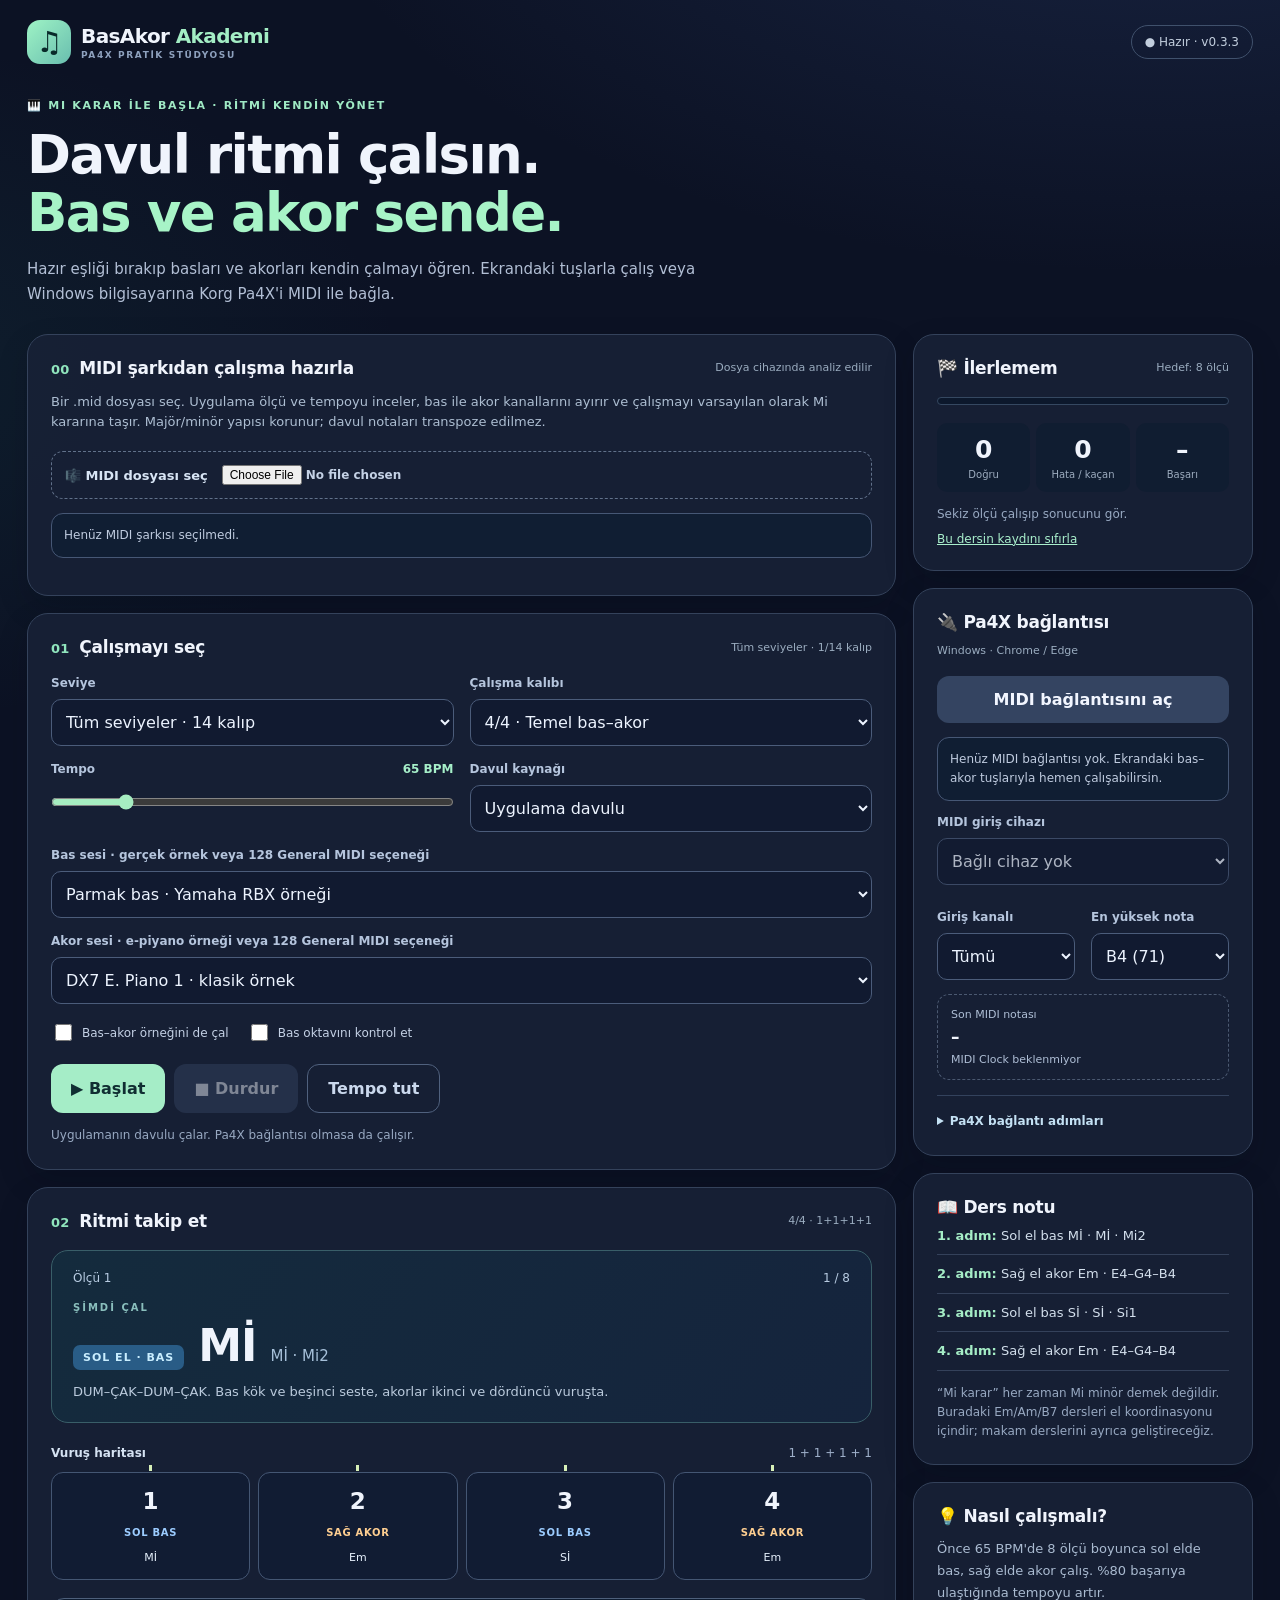
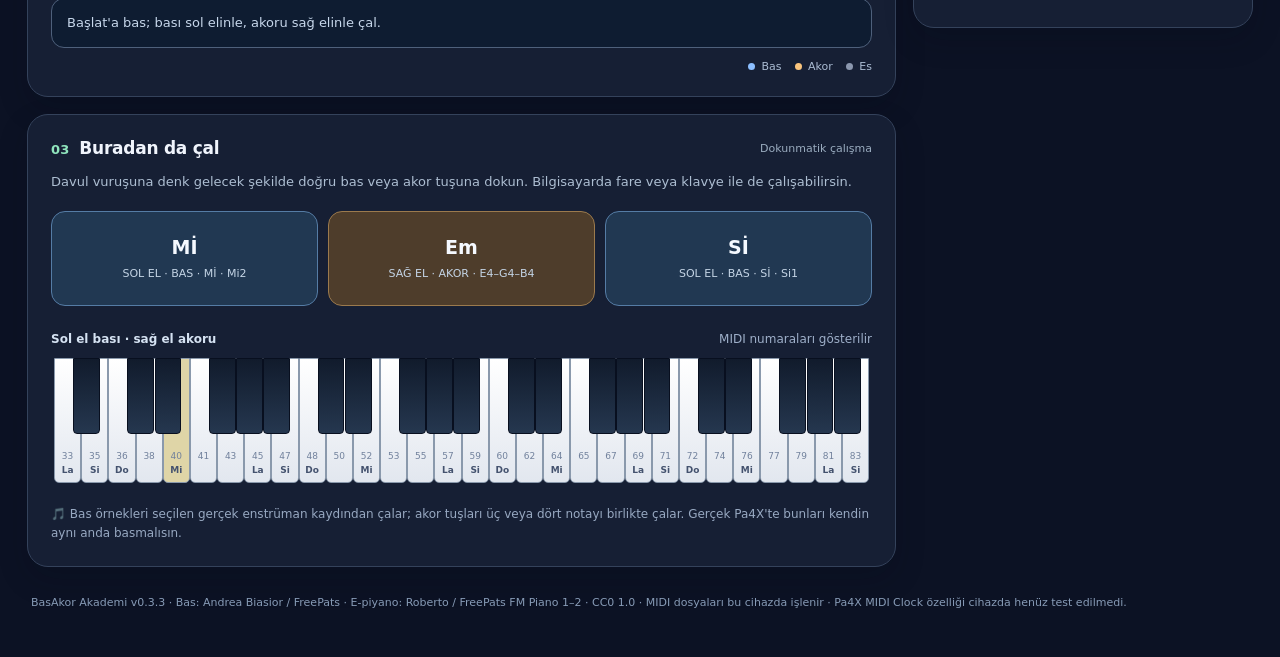
==== commit abaad9d8: "Expand practice sound bank" ====
--- a/basakor-akademi-demo.html
+++ b/basakor-akademi-demo.html
@@ -50,7 +50,7 @@
 <div class="shell">
   <header class="topbar">
     <div class="brand"><div class="brand-icon" aria-hidden="true">♫</div><div>BasAkor <span>Akademi</span><small>PA4X PRATİK STÜDYOSU</small></div></div>
-  <div class="pill" id="statusPill" role="status">● Hazır · v0.3.2</div>
+  <div class="pill" id="statusPill" role="status">● Hazır · v0.3.3</div>
   </header>
   <section class="hero">
     <div class="eyebrow">🎹 MI KARAR İLE BAŞLA · RİTMİ KENDİN YÖNET</div>
@@ -99,8 +99,8 @@
           <label class="field" for="lesson"><span>Çalışma kalıbı</span><select id="lesson"></select></label>
           <div class="field"><label for="bpm"><span>Tempo <strong id="tempoValue">65 BPM</strong></span></label><input type="range" id="bpm" min="45" max="160" step="1" value="65"></div>
           <label class="field" for="sync"><span>Davul kaynağı</span><select id="sync"><option value="app">Uygulama davulu</option><option value="clock">Pa4X davulu · MIDI Clock</option></select></label>
-          <label class="field wide" for="bassTone"><span>Gerçek bas gitar sesi</span><select id="bassTone"><option value="finger">Parmak bas · Yamaha RBX</option><option value="pick">Penayla bas · Yamaha RBX</option></select></label>
-          <label class="field wide" for="epianoTone"><span>Akor e-piyano tonu</span><select id="epianoTone"><option value="ep1">DX7 E. Piano 1 · klasik</option><option value="ep2">DX7 e-piyano · parlak</option></select></label>
+          <label class="field wide" for="bassTone"><span>Bas sesi · gerçek örnek veya 128 General MIDI seçeneği</span><select id="bassTone"><option value="finger">Parmak bas · Yamaha RBX örneği</option><option value="pick">Penayla bas · Yamaha RBX örneği</option></select></label>
+          <label class="field wide" for="epianoTone"><span>Akor sesi · e-piyano örneği veya 128 General MIDI seçeneği</span><select id="epianoTone"><option value="ep1">DX7 E. Piano 1 · klasik örnek</option><option value="ep2">DX7 e-piyano · parlak örnek</option></select></label>
         </div>
         <div class="switches"><label class="check"><input id="demo" type="checkbox"><span>Bas–akor örneğini de çal</span></label><label class="check"><input id="strict" type="checkbox"><span>Bas oktavını kontrol et</span></label></div>
         <div class="transport"><button id="play" class="btn primary">▶ Başlat</button><button id="stop" class="btn secondary" disabled>■ Durdur</button><button id="tap" class="btn outline" title="Tempo ayarla">Tempo tut</button></div>
@@ -156,11 +156,11 @@
       <section class="panel tips"><h2>💡 Nasıl çalışmalı?</h2><p>Önce 65 BPM'de 8 ölçü boyunca sol elde bas, sağ elde akor çalış. %80 başarıya ulaştığında tempoyu artır.</p></section>
     </aside>
   </div>
-  <footer>BasAkor Akademi v0.3.2 · Bas: Andrea Biasior / FreePats · E-piyano: Roberto / FreePats FM Piano 1–2 · CC0 1.0 · MIDI dosyaları bu cihazda işlenir · Pa4X MIDI Clock özelliği cihazda henüz test edilmedi.</footer>
+  <footer>BasAkor Akademi v0.3.3 · Bas: Andrea Biasior / FreePats · E-piyano: Roberto / FreePats FM Piano 1–2 · CC0 1.0 · MIDI dosyaları bu cihazda işlenir · Pa4X MIDI Clock özelliği cihazda henüz test edilmedi.</footer>
 </div>
 <script>
 // BasAkor Akademi — saf müzik/puanlama işlevleri; DOM veya cihaz bağımlılığı yok.
-const VERSION = '0.3.2';
+const VERSION = '0.3.3';
 
 const step=(kind,label,notes,options={})=>({kind,label,notes,...options});
 const noteName = n => {
@@ -456,17 +456,32 @@
 }
 
 function instrumentShape(program){
-  const p=Number(program)||0;
-  if(p<=7)return {wave:'triangle',attack:.008,release:.18,sustain:.28,cutoff:5200};
-  if(p<=15)return {wave:'sine',attack:.004,release:.09,sustain:.32,cutoff:6500};
-  if(p<=23)return {wave:'square',attack:.012,release:.1,sustain:.7,cutoff:2800};
-  if(p<=31)return {wave:'triangle',attack:.003,release:.12,sustain:.12,cutoff:4300};
-  if(p<=39)return {wave:'triangle',attack:.004,release:.13,sustain:.55,cutoff:1900};
-  if(p<=55)return {wave:'sawtooth',attack:.075,release:.24,sustain:.68,cutoff:3000};
-  if(p<=63)return {wave:'sawtooth',attack:.025,release:.13,sustain:.72,cutoff:3200};
-  if(p<=79)return {wave:'triangle',attack:.018,release:.12,sustain:.62,cutoff:3600};
-  if(p<=95)return {wave:'sawtooth',attack:.01,release:.13,sustain:.63,cutoff:4000};
-  return {wave:'sine',attack:.025,release:.25,sustain:.5,cutoff:4500};
+  const p=clamp(Math.round(Number(program)||0),0,127),member=p%8,tint=[0,.13,-.08,.2,-.14,.08,.17,-.18][member];
+  const shape=(wave,attack,release,sustain,cutoff)=>({wave,attack:Math.max(.002,attack*(1+tint)),release:Math.max(.04,release*(1-tint)),sustain:clamp(sustain+tint*.16,.08,.82),cutoff:Math.max(600,cutoff*(1+tint*1.8))});
+  if(p<=7)return shape(['triangle','sine','triangle','sawtooth','sine','triangle','square','sawtooth'][member],.008,.18,.28,5200);
+  if(p<=15)return shape(['sine','triangle','sine','triangle','sine','triangle','sine','triangle'][member],.004,.09,.32,6500);
+  if(p<=23)return shape(['square','sawtooth','square','triangle','square','sawtooth','triangle','square'][member],.012,.1,.7,2800);
+  if(p<=31)return shape(['triangle','sawtooth','triangle','sine','triangle','sawtooth','square','triangle'][member],.003,.12,.12,4300);
+  if(p<=39)return shape(['triangle','sawtooth','triangle','square','triangle','sine','sawtooth','square'][member],.004,.13,.55,1900);
+  if(p<=47)return shape(['sawtooth','triangle','sawtooth','triangle','sawtooth','sine','triangle','sine'][member],member===5?.004:.075,.24,.68,3000);
+  if(p<=55)return shape(['sawtooth','triangle','sawtooth','triangle','sawtooth','sine','triangle','sine'][member],.075,.24,.68,3000);
+  if(p<=63)return shape(['sawtooth','square','sawtooth','triangle','sawtooth','square','triangle','sawtooth'][member],.025,.13,.72,3200);
+  if(p<=79)return shape(['triangle','sine','triangle','sine','triangle','sawtooth','sine','triangle'][member],.018,.12,.62,3600);
+  if(p<=95)return shape(['sawtooth','square','sawtooth','triangle','sawtooth','square','triangle','sine'][member],.01,.13,.63,4000);
+  return shape(['sine','triangle','sine','sawtooth','triangle','sine','square','triangle'][member],.025,.25,.5,4500);
+}
+
+/** Play one short General MIDI-style note through an existing AudioContext. */
+function playProgramNote(context,note,program,when=context.currentTime+.001,duration=.35,volume=.1){
+  const shape=instrumentShape(program),start=Math.max(when,context.currentTime+.001),end=start+Math.max(.025,duration);
+  const attack=Math.min(shape.attack,Math.max(.003,(end-start)*.35)),oscillator=context.createOscillator(),filter=context.createBiquadFilter(),gain=context.createGain();
+  oscillator.type=shape.wave;oscillator.frequency.setValueAtTime(frequencyForMidi(note),start);
+  filter.type='lowpass';filter.frequency.setValueAtTime(shape.cutoff,start);filter.Q.value=.45;
+  const amplitude=clamp(volume,.015,.22);gain.gain.setValueAtTime(.0001,start);gain.gain.exponentialRampToValueAtTime(amplitude,start+attack);
+  const decayAt=Math.min(end,start+attack+.075);if(decayAt<end)gain.gain.exponentialRampToValueAtTime(Math.max(.0002,amplitude*shape.sustain),decayAt);
+  const releaseStart=Math.max(start,end-Math.min(.035,(end-start)*.2));gain.gain.setValueAtTime(Math.max(.0002,amplitude*shape.sustain),releaseStart);
+  const releaseEnd=end+shape.release;gain.gain.exponentialRampToValueAtTime(.0001,releaseEnd);
+  oscillator.connect(filter).connect(gain).connect(context.destination);oscillator.start(start);oscillator.stop(releaseEnd+.01);
 }
 
 function addVoice(context,master,channel,sourceNodes,gainNode){
@@ -592,8 +607,9 @@
 const BASS_SAMPLES={finger:[{root:33,file:'finger-A.wav'},{root:35,file:'finger-B.wav'},{root:39,file:'finger-Dsharp.wav'}],pick:[{root:33,file:'pick-A.wav'},{root:35,file:'pick-B.wav'},{root:40,file:'pick-E2.wav'}]};
 const EPIANO_SAMPLES={ep1:[{root:60,file:'ep1-C4.wav'},{root:66,file:'ep1-Fsharp4.wav'},{root:72,file:'ep1-C5.wav'}],ep2:[{root:60,file:'ep2-C4.wav'},{root:66,file:'ep2-Fsharp4.wav'},{root:72,file:'ep2-C5.wav'}]};
 async function loadBassSamples(){if(state.bassLoading)return state.bassLoading;state.bassLoading=(async()=>{const c=audio();await Promise.all([['bass',BASS_SAMPLES,'./assets/bass/'],['epiano',EPIANO_SAMPLES,'./assets/epiano/']].map(async([kind,banks,path])=>{const target=kind==='bass'?state.bassBuffers:state.epianoBuffers;for(const [tone,entries] of Object.entries(banks)){target[tone]={};await Promise.all(entries.map(async entry=>{try{const response=await fetch(path+entry.file);if(!response.ok)throw new Error();target[tone][entry.root]=await c.decodeAudioData(await response.arrayBuffer());}catch{target[tone]={};}}));}}));})();return state.bassLoading;}
-function playBass(note,t){const c=state.ctx;const samples=state.bassBuffers[state.bassTone];if(!samples){toneFromMidi(note,t,.32,.15,'triangle');return;}const roots=Object.keys(samples).map(Number),root=roots.reduce((a,b)=>Math.abs(b-note)<Math.abs(a-note)?b:a);const src=c.createBufferSource(),gain=c.createGain();src.buffer=samples[root];src.playbackRate.setValueAtTime(Math.pow(2,(note-root)/12),t);gain.gain.setValueAtTime(.72,t);gain.gain.setTargetAtTime(.0001,t+.32,.4);src.connect(gain).connect(c.destination);src.start(t);src.stop(t+1.8);}
-function playEPiano(note,t){const c=state.ctx,samples=state.epianoBuffers[state.epianoTone];if(!samples||!Object.keys(samples).length){toneFromMidi(note,t,.32,.08,'triangle');return;}const roots=Object.keys(samples).map(Number),root=roots.reduce((a,b)=>Math.abs(b-note)<Math.abs(a-note)?b:a);const src=c.createBufferSource(),gain=c.createGain();src.buffer=samples[root];src.playbackRate.setValueAtTime(Math.pow(2,(note-root)/12),t);gain.gain.setValueAtTime(.62,t);gain.gain.setTargetAtTime(.0001,t+.48,.45);src.connect(gain).connect(c.destination);src.start(t);src.stop(t+2.08);}
+const selectedGmProgram=value=>String(value).startsWith('gm:')?Number(String(value).slice(3)):null;
+function playBass(note,t){const c=state.ctx,program=selectedGmProgram(state.bassTone);if(program!==null){playProgramNote(c,note,program,t,.34,.12);return;}const samples=state.bassBuffers[state.bassTone];if(!samples){toneFromMidi(note,t,.32,.15,'triangle');return;}const roots=Object.keys(samples).map(Number),root=roots.reduce((a,b)=>Math.abs(b-note)<Math.abs(a-note)?b:a);const src=c.createBufferSource(),gain=c.createGain();src.buffer=samples[root];src.playbackRate.setValueAtTime(Math.pow(2,(note-root)/12),t);gain.gain.setValueAtTime(.72,t);gain.gain.setTargetAtTime(.0001,t+.32,.4);src.connect(gain).connect(c.destination);src.start(t);src.stop(t+1.8);}
+function playEPiano(note,t){const c=state.ctx,program=selectedGmProgram(state.epianoTone);if(program!==null){playProgramNote(c,note,program,t,.46,.085);return;}const samples=state.epianoBuffers[state.epianoTone];if(!samples||!Object.keys(samples).length){toneFromMidi(note,t,.32,.08,'triangle');return;}const roots=Object.keys(samples).map(Number),root=roots.reduce((a,b)=>Math.abs(a-note)<Math.abs(b-note)?a:b);const src=c.createBufferSource(),gain=c.createGain();src.buffer=samples[root];src.playbackRate.setValueAtTime(Math.pow(2,(note-root)/12),t);gain.gain.setValueAtTime(.62,t);gain.gain.setTargetAtTime(.0001,t+.48,.45);src.connect(gain).connect(c.destination);src.start(t);src.stop(t+2.08);}
 function playNotes(notes,at=null){try{const c=audio();const t=at??c.currentTime+.002;notes.forEach((n,i)=>{if(notes.length===1)playBass(n,t);else playEPiano(n,t+i*.004)});}catch{}}
 function kick(t){const c=state.ctx,o=c.createOscillator(),g=c.createGain();o.frequency.setValueAtTime(130,t);o.frequency.exponentialRampToValueAtTime(44,t+.14);g.gain.setValueAtTime(.28,t);g.gain.exponentialRampToValueAtTime(.0001,t+.17);o.connect(g).connect(c.destination);o.start(t);o.stop(t+.19)}
 function noise(t,duration=.06,level=.075,cutoff=2300){const c=state.ctx,size=Math.ceil(c.sampleRate*duration),buffer=c.createBuffer(1,size,c.sampleRate),d=buffer.getChannelData(0);for(let i=0;i<size;i++)d[i]=Math.random()*2-1;const o=c.createBufferSource(),f=c.createBiquadFilter(),g=c.createGain();o.buffer=buffer;f.type='highpass';f.frequency.value=cutoff;g.gain.setValueAtTime(level,t);g.gain.exponentialRampToValueAtTime(.0001,t+duration);o.connect(f).connect(g).connect(c.destination);o.start(t);o.stop(t+duration+.001)}
@@ -737,6 +753,7 @@
 function tapTempo(){const now=performance.now();state.tapTimes=state.tapTimes.filter(t=>now-t<3500);state.tapTimes.push(now);if(state.tapTimes.length>=3){const intervals=state.tapTimes.slice(1).map((t,i)=>t-state.tapTimes[i]);const average=intervals.reduce((a,b)=>a+b,0)/intervals.length;setBpm(60000/average);setFeedback(`Tempo: ${state.bpm} BPM. Üç veya daha fazla kez düzenli dokun.`);}else setFeedback('Dört eşit aralıklı vuruşla temponu belirle.');}
 const notePitch=n=>`${MIDI_NOTE_NAMES[n%12]}${Math.floor(n/12)-1}`;
 function addSelectOptions(select,items,selected){select.replaceChildren();for(const item of items){const option=document.createElement('option');option.value=String(item.value);option.textContent=item.label;select.appendChild(option);}if(selected!==undefined&&items.some(item=>String(item.value)===String(selected)))select.value=String(selected);}
+function appendGeneralMidiOptions(select){const divider=document.createElement('option');divider.value='gm-bank-heading';divider.disabled=true;divider.textContent='— General MIDI · 128 ses —';select.appendChild(divider);GM_INSTRUMENTS.forEach((name,program)=>{const option=document.createElement('option');option.value=`gm:${program}`;option.textContent=`GM ${String(program+1).padStart(3,'0')} · ${name}`;select.appendChild(option);});}
 function updateMidiMappingHint(){if(!state.importedMidi)return;const from=Number($('midiSourceKey').value),to=Number($('midiTargetKey').value);let semitones=(to-from+12)%12;if(semitones>6)semitones-=12;const sign=semitones>0?'+':'';const confidence=state.importedKey?.confidence<.2?' · Tahmin güveni düşük; kaynak kararı kontrol et.':'';const move=`Kaynak ton tahmini: ${state.importedKey?.name||'belirsiz'}${confidence} · Transpozisyon: ${sign}${semitones} yarım ses · Davul kanalı değişmeden kalır.`;$('midiMappingHint').textContent=state.importedPianoWarning?`${state.importedPianoWarning} ${move}`:move;$('prepareMidiLesson').textContent=`${MIDI_NOTE_NAMES[to]} karar çalışmasını hazırla`;}
 function channelLabel(ch){return `Kanal ${ch.channel} · ${ch.instrument} · ${ch.noteCount} nota`}
 function renderMidiChannels(){const list=$('midiChannelSummary');list.replaceChildren();for(const ch of state.importedMidi.channels.filter(c=>c.noteCount)){const row=document.createElement('div');row.className='channel-row';row.textContent=`${channelLabel(ch)} · ${notePitch(ch.minNote)}–${notePitch(ch.maxNote)}`;list.appendChild(row);}}
@@ -797,7 +814,7 @@
 }
 async function handleMidiFile(event){const file=event.target.files?.[0];if(!file)return;state.midiPlayer?.dispose();state.midiPlayer=null;state.importedMidi=null;$('midiPlayer').hidden=true;$('midiImportStatus').classList.remove('good','bad','warn');$('midiImportStatus').textContent='MIDI dosyası analiz ediliyor…';try{const parsed=parseMidiFile(await file.arrayBuffer());loadMidiAnalysis(parsed,file.name);}catch(error){$('midiAnalysis').hidden=true;$('midiImportStatus').classList.add('bad');$('midiImportStatus').textContent=error.message||'MIDI dosyası okunamadı.';}}
 function prepareMidiLesson(){if(!state.importedMidi)return;try{const lesson=buildMidiLesson(state.importedMidi,{bassChannel:$('midiBassChannel').value,chordChannel:$('midiChordChannel').value||null,sourceKey:$('midiSourceKey').value,targetKey:$('midiTargetKey').value,startBar:$('midiStartBar').value,barCount:$('midiBarCount').value,bpm:tempoAt(state.importedMidi,(Number($('midiStartBar').value)-1)*measureTicks(state.importedMidi.ppq,meterAt(state.importedMidi,0)))});state.importedLesson=lesson;state.levelGroup='all';$('levelGroup').value='all';fillLessonOptions(lesson.id);changeLesson(lesson.id);$('maxnote').value='83';setFeedback(`✓ ${lesson.sourceBarCount} ölçü hazırlandı. Bas ve akorlar ${MIDI_NOTE_NAMES[lesson.targetKey]} kararına taşındı; MIDI girişinde bas ile akoru aynı anda çal.`,'good');}catch(error){$('midiImportStatus').classList.add('bad');$('midiImportStatus').textContent=error.message||'Bu MIDI için çalışma oluşturulamadı.';}}
-function initialize(){drawKeyboard();$('levelGroup').value=state.levelGroup;fillLessonOptions();for(let ch=1;ch<=16;ch++){const opt=document.createElement('option');opt.value=String(ch);opt.textContent='Kanal '+ch;$('channel').appendChild(opt)}
+function initialize(){drawKeyboard();$('levelGroup').value=state.levelGroup;fillLessonOptions();appendGeneralMidiOptions($('bassTone'));appendGeneralMidiOptions($('epianoTone'));for(let ch=1;ch<=16;ch++){const opt=document.createElement('option');opt.value=String(ch);opt.textContent='Kanal '+ch;$('channel').appendChild(opt)}
   $('play').addEventListener('click',start);$('stop').addEventListener('click',()=>stop());$('levelGroup').addEventListener('change',ev=>changeLevelGroup(ev.target.value));$('lesson').addEventListener('change',ev=>changeLesson(ev.target.value));$('bpm').addEventListener('input',ev=>setBpm(Number(ev.target.value)));$('sync').addEventListener('change',selectSync);$('demo').addEventListener('change',ev=>state.demo=ev.target.checked);$('strict').addEventListener('change',ev=>state.strict=ev.target.checked);$('tap').addEventListener('click',tapTempo);$('connect').addEventListener('click',()=>state.midi?refreshMidi():connect());$('device').addEventListener('change',midiInputChanged);$('bassTone').addEventListener('change',ev=>{state.bassTone=ev.target.value;});$('epianoTone').addEventListener('change',ev=>{state.epianoTone=ev.target.value;});
   $('midiFile').addEventListener('change',handleMidiFile);$('midiSourceKey').addEventListener('change',updateMidiMappingHint);$('midiTargetKey').addEventListener('change',updateMidiMappingHint);$('prepareMidiLesson').addEventListener('click',prepareMidiLesson);
   $('midiPlayerPlay').addEventListener('click',async()=>{if(!state.midiPlayer)return;if(state.playing)stop();try{await state.midiPlayer.play();}catch(error){setFeedback(`MIDI sesi açılamadı: ${error.message||error}`,'bad');}});
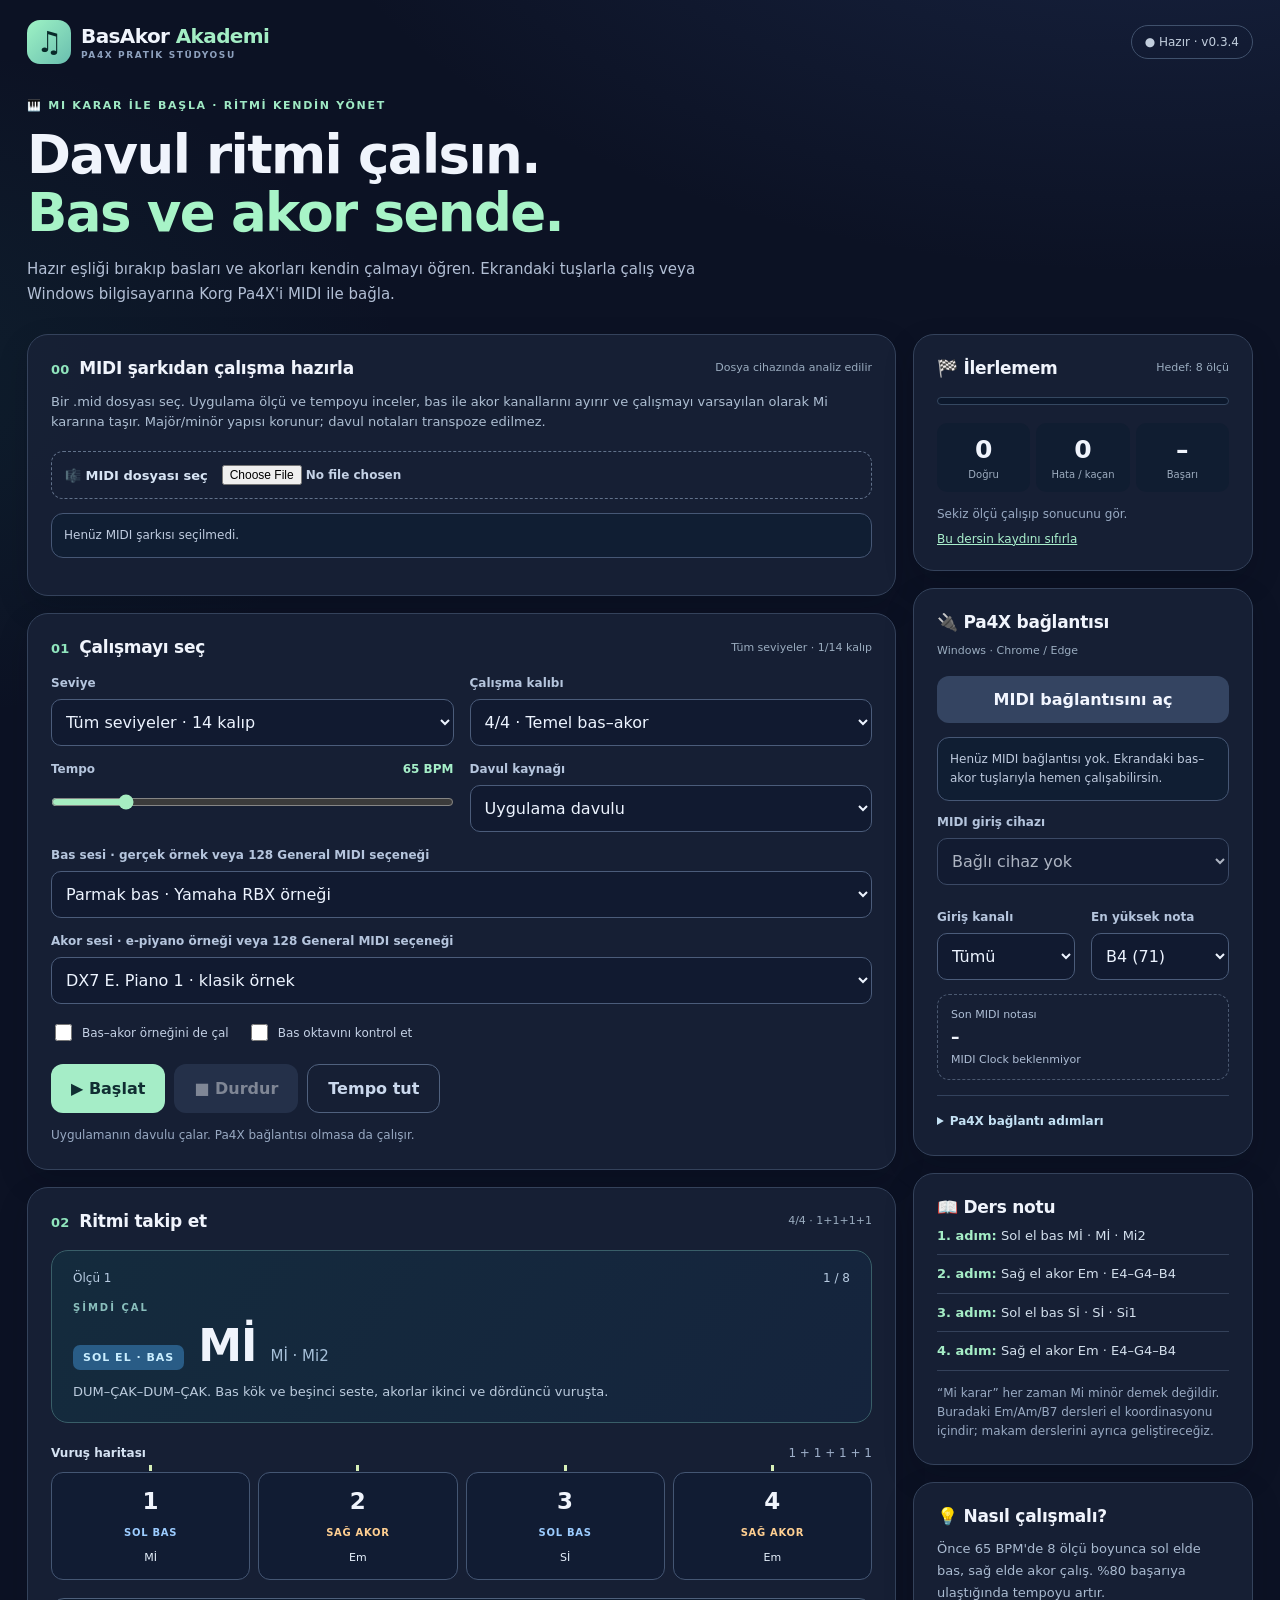
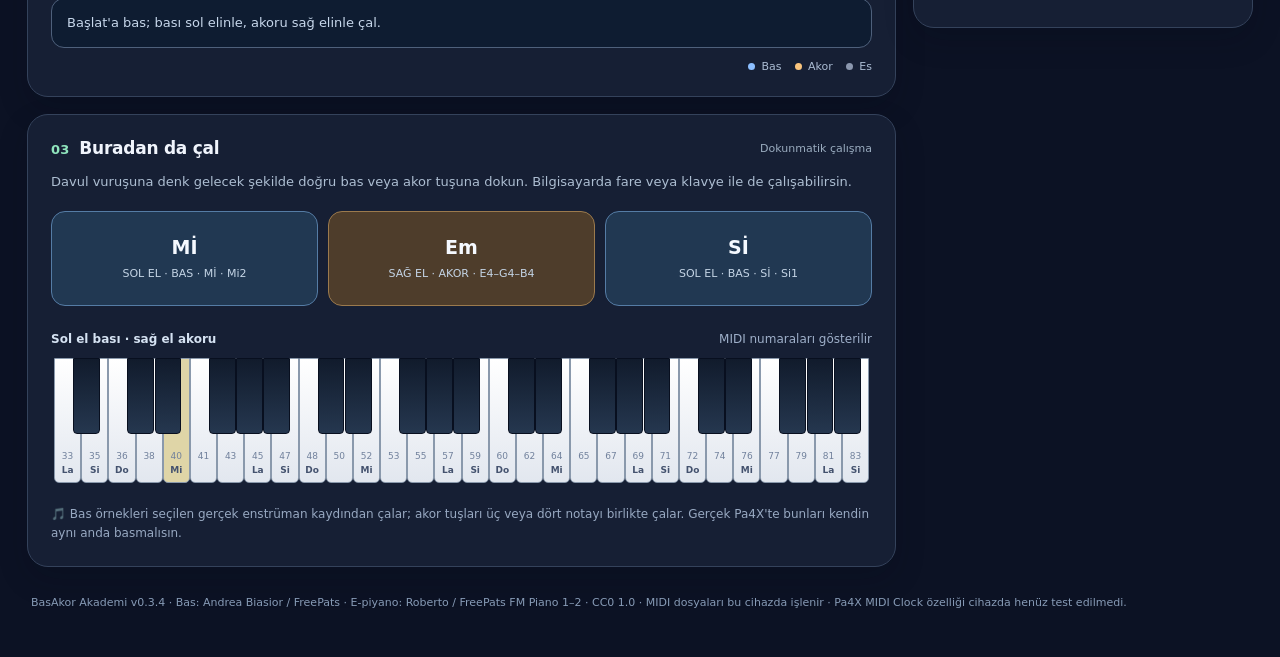
==== commit c43c306e: "Add transposed MIDI playback preview" ====
--- a/basakor-akademi-demo.html
+++ b/basakor-akademi-demo.html
@@ -30,6 +30,7 @@
 .midi-player{margin:14px 0;padding:16px;border:1px solid #45627a;border-radius:14px;background:#102136}
 .midi-player-head{margin:0 0 12px}.midi-player h3{margin:0;color:#e9f2ff;font-size:15px}
 .midi-player-controls{display:flex;gap:8px;flex-wrap:wrap}.midi-player-controls .btn{flex:1 1 auto;padding:10px 12px;min-height:42px}
+.midi-transpose{margin:12px 0 6px}
 .midi-seek-label{display:flex;justify-content:space-between;gap:8px;margin:14px 0 4px;color:#b8c9dc;font-size:12px}.midi-seek-label strong{color:#dce9f8;font-variant-numeric:tabular-nums}
 .midi-seek{width:100%;margin:4px 0 12px;accent-color:#9fe9c4}.midi-rate{max-width:220px}.midi-rate select{min-height:40px;padding:8px 10px}
 .midi-channel-details{margin-top:12px;color:#c8d7e9;font-size:12px}.midi-channel-details summary{cursor:pointer;font-weight:700}
@@ -50,7 +51,7 @@
 <div class="shell">
   <header class="topbar">
     <div class="brand"><div class="brand-icon" aria-hidden="true">♫</div><div>BasAkor <span>Akademi</span><small>PA4X PRATİK STÜDYOSU</small></div></div>
-  <div class="pill" id="statusPill" role="status">● Hazır · v0.3.3</div>
+  <div class="pill" id="statusPill" role="status">● Hazır · v0.3.4</div>
   </header>
   <section class="hero">
     <div class="eyebrow">🎹 MI KARAR İLE BAŞLA · RİTMİ KENDİN YÖNET</div>
@@ -70,6 +71,7 @@
           <div id="midiPlayer" class="midi-player" hidden>
             <div class="section-head midi-player-head"><h3>MIDI şarkıyı dinle</h3><span id="midiPlayerChannelCount" class="hint">0/0 kanal açık</span></div>
             <div class="midi-player-controls"><button id="midiPlayerPlay" type="button" class="btn primary">▶ Çal</button><button id="midiPlayerPause" type="button" class="btn secondary" disabled>Ⅱ Duraklat</button><button id="midiPlayerStop" type="button" class="btn outline" disabled>■ Baştan</button></div>
+            <label class="check midi-transpose"><input id="midiTransposePlayback" type="checkbox"><span id="midiTransposeLabel">Hedef karara transpoze dinle</span></label>
             <label class="midi-seek-label" for="midiSeek"><span>Şarkı konumu</span><strong id="midiTime" aria-live="off">0:00 / 0:00</strong></label>
             <input id="midiSeek" class="midi-seek" type="range" min="0" max="1000" step="1" value="0" disabled>
             <label class="field midi-rate" for="midiPlayerRate"><span>Çalma hızı</span><select id="midiPlayerRate"><option value="0.5">%50</option><option value="0.75">%75</option><option value="1" selected>Normal</option><option value="1.25">%125</option><option value="1.5">%150</option></select></label>
@@ -156,11 +158,11 @@
       <section class="panel tips"><h2>💡 Nasıl çalışmalı?</h2><p>Önce 65 BPM'de 8 ölçü boyunca sol elde bas, sağ elde akor çalış. %80 başarıya ulaştığında tempoyu artır.</p></section>
     </aside>
   </div>
-  <footer>BasAkor Akademi v0.3.3 · Bas: Andrea Biasior / FreePats · E-piyano: Roberto / FreePats FM Piano 1–2 · CC0 1.0 · MIDI dosyaları bu cihazda işlenir · Pa4X MIDI Clock özelliği cihazda henüz test edilmedi.</footer>
+  <footer>BasAkor Akademi v0.3.4 · Bas: Andrea Biasior / FreePats · E-piyano: Roberto / FreePats FM Piano 1–2 · CC0 1.0 · MIDI dosyaları bu cihazda işlenir · Pa4X MIDI Clock özelliği cihazda henüz test edilmedi.</footer>
 </div>
 <script>
 // BasAkor Akademi — saf müzik/puanlama işlevleri; DOM veya cihaz bağımlılığı yok.
-const VERSION = '0.3.3';
+const VERSION = '0.3.4';
 
 const step=(kind,label,notes,options={})=>({kind,label,notes,...options});
 const noteName = n => {
@@ -446,6 +448,10 @@
   })).sort((a,b)=>a.startSeconds-b.startSeconds||a.channel-b.channel||a.note-b.note);
 }
 
+function midiPlaybackNote(note,channel,semitones=0,transposeEnabled=false){
+  return note+(transposeEnabled&&Number(channel)!==10?(Number(semitones)||0):0);
+}
+
 const noiseBuffers=new WeakMap();
 function noiseBuffer(context){
   let buffer=noiseBuffers.get(context);if(buffer)return buffer;
@@ -540,9 +546,9 @@
     this.file=file;this.events=midiPlaybackEvents(file);this.duration=midiTickToSeconds(file,file.endTick);
     this.channels=file.channels.filter(c=>c.noteCount>0).map(c=>({...c}));
     this.enabledChannels=new Set(this.channels.map(c=>c.channel));this.programOverrides=new Map();this.contextProvider=contextProvider||(()=>new (window.AudioContext||window.webkitAudioContext)());
-    this.onUpdate=onUpdate;this.context=null;this.master=null;this.position=0;this.rate=1;this.playing=false;this.anchor=0;this.cursor=0;this.timer=null;this.lastUiUpdate=0;
-  }
-  snapshot(){return {position:this.position,duration:this.duration,rate:this.rate,playing:this.playing,enabledChannels:new Set(this.enabledChannels),programOverrides:new Map(this.programOverrides),channels:this.channels};}
+    this.onUpdate=onUpdate;this.context=null;this.master=null;this.position=0;this.rate=1;this.transposeSemitones=0;this.transposeEnabled=false;this.playing=false;this.anchor=0;this.cursor=0;this.timer=null;this.lastUiUpdate=0;
+  }
+  snapshot(){return {position:this.position,duration:this.duration,rate:this.rate,transposeSemitones:this.transposeSemitones,transposeEnabled:this.transposeEnabled,playing:this.playing,enabledChannels:new Set(this.enabledChannels),programOverrides:new Map(this.programOverrides),channels:this.channels};}
   emit(){this.onUpdate(this.snapshot());}
   findCursor(position){let low=0,high=this.events.length;while(low<high){const mid=(low+high)>>1;if(this.events[mid].startSeconds<position-1e-6)low=mid+1;else high=mid;}return low;}
   currentPosition(){return this.playing&&this.context?clamp((this.context.currentTime-this.anchor)*this.rate,0,this.duration):this.position;}
@@ -556,6 +562,9 @@
   stop(){if(this.playing){this.playing=false;clearInterval(this.timer);this.timer=null;}this.position=0;this.cursor=0;this.stopVoices();this.emit();}
   seek(seconds){const wasPlaying=this.playing;if(wasPlaying){this.position=this.currentPosition();this.stopVoices();}this.position=clamp(Number(seconds)||0,0,this.duration);this.cursor=this.findCursor(this.position);if(wasPlaying&&this.context){this.anchor=this.context.currentTime-this.position/this.rate;this.pump();}this.emit();}
   setRate(rate){const next=clamp(Number(rate)||1,.5,1.5);if(next===this.rate)return;const wasPlaying=this.playing;if(wasPlaying){this.position=this.currentPosition();this.stopVoices();}this.rate=next;this.cursor=this.findCursor(this.position);if(wasPlaying&&this.context){this.anchor=this.context.currentTime-this.position/this.rate;this.pump();}this.emit();}
+  refreshPlayback(){if(this.playing&&this.context){this.position=this.currentPosition();this.stopVoices();this.anchor=this.context.currentTime-this.position/this.rate;this.cursor=this.findCursor(this.position);this.pump();}this.emit();}
+  setTransposeSemitones(semitones){this.transposeSemitones=clamp(Math.round(Number(semitones)||0),-12,12);this.refreshPlayback();}
+  setTransposeEnabled(enabled){this.transposeEnabled=Boolean(enabled);this.refreshPlayback();}
   setChannelEnabled(channel,enabled){const value=Number(channel);if(enabled)this.enabledChannels.add(value);else{this.enabledChannels.delete(value);if(this.context)for(const voice of [...activeVoices])if(voice.channel===value)stopVoice(this.context,voice);}this.emit();}
   programFor(channel,sourceProgram=null){const value=Number(channel);if(this.programOverrides.has(value))return this.programOverrides.get(value);return sourceProgram??this.channels.find(c=>c.channel===value)?.program??0;}
   setChannelProgram(channel,program){const value=Number(channel);if(program===null||program==='')this.programOverrides.delete(value);else this.programOverrides.set(value,clamp(Math.round(Number(program)||0),0,127));if(this.context)for(const voice of [...activeVoices])if(voice.channel===value)stopVoice(this.context,voice);this.emit();}
@@ -570,7 +579,7 @@
       if(!this.enabledChannels.has(event.channel))continue;
       const end=this.anchor+event.endSeconds/this.rate,start=Math.max(when,context.currentTime+.001),duration=end-start;
       if(duration<=.015)continue;
-      if(event.channel===10&&!this.programOverrides.has(10))scheduleDrum(context,this.master,event,start,duration);else schedulePitched(context,this.master,{...event,program:this.programFor(event.channel,event.program)},start,duration);
+      if(event.channel===10&&!this.programOverrides.has(10))scheduleDrum(context,this.master,event,start,duration);else{const note=midiPlaybackNote(event.note,event.channel,this.transposeSemitones,this.transposeEnabled);schedulePitched(context,this.master,{...event,note,program:this.programFor(event.channel,event.program)},start,duration);}
     }
     if(this.position>=this.duration){this.playing=false;clearInterval(this.timer);this.timer=null;this.position=this.duration;this.stopVoices();this.emit();return;}
     const now=performance.now();if(now-this.lastUiUpdate>65){this.lastUiUpdate=now;this.emit();}
@@ -754,7 +763,7 @@
 const notePitch=n=>`${MIDI_NOTE_NAMES[n%12]}${Math.floor(n/12)-1}`;
 function addSelectOptions(select,items,selected){select.replaceChildren();for(const item of items){const option=document.createElement('option');option.value=String(item.value);option.textContent=item.label;select.appendChild(option);}if(selected!==undefined&&items.some(item=>String(item.value)===String(selected)))select.value=String(selected);}
 function appendGeneralMidiOptions(select){const divider=document.createElement('option');divider.value='gm-bank-heading';divider.disabled=true;divider.textContent='— General MIDI · 128 ses —';select.appendChild(divider);GM_INSTRUMENTS.forEach((name,program)=>{const option=document.createElement('option');option.value=`gm:${program}`;option.textContent=`GM ${String(program+1).padStart(3,'0')} · ${name}`;select.appendChild(option);});}
-function updateMidiMappingHint(){if(!state.importedMidi)return;const from=Number($('midiSourceKey').value),to=Number($('midiTargetKey').value);let semitones=(to-from+12)%12;if(semitones>6)semitones-=12;const sign=semitones>0?'+':'';const confidence=state.importedKey?.confidence<.2?' · Tahmin güveni düşük; kaynak kararı kontrol et.':'';const move=`Kaynak ton tahmini: ${state.importedKey?.name||'belirsiz'}${confidence} · Transpozisyon: ${sign}${semitones} yarım ses · Davul kanalı değişmeden kalır.`;$('midiMappingHint').textContent=state.importedPianoWarning?`${state.importedPianoWarning} ${move}`:move;$('prepareMidiLesson').textContent=`${MIDI_NOTE_NAMES[to]} karar çalışmasını hazırla`;}
+function updateMidiMappingHint(){if(!state.importedMidi)return;const from=Number($('midiSourceKey').value),to=Number($('midiTargetKey').value);let semitones=(to-from+12)%12;if(semitones>6)semitones-=12;const sign=semitones>0?'+':'';const confidence=state.importedKey?.confidence<.2?' · Tahmin güveni düşük; kaynak kararı kontrol et.':'';const move=`Kaynak ton tahmini: ${state.importedKey?.name||'belirsiz'}${confidence} · Transpozisyon: ${sign}${semitones} yarım ses · Davul kanalı değişmeden kalır.`;$('midiMappingHint').textContent=state.importedPianoWarning?`${state.importedPianoWarning} ${move}`:move;$('prepareMidiLesson').textContent=`${MIDI_NOTE_NAMES[to]} karar çalışmasını hazırla`;$('midiTransposeLabel').textContent=`Şarkıyı ${MIDI_NOTE_NAMES[to]} kararına ${sign}${semitones} yarım ses transpoze dinle`;state.midiPlayer?.setTransposeSemitones(semitones);}
 function channelLabel(ch){return `Kanal ${ch.channel} · ${ch.instrument} · ${ch.noteCount} nota`}
 function renderMidiChannels(){const list=$('midiChannelSummary');list.replaceChildren();for(const ch of state.importedMidi.channels.filter(c=>c.noteCount)){const row=document.createElement('div');row.className='channel-row';row.textContent=`${channelLabel(ch)} · ${notePitch(ch.minNote)}–${notePitch(ch.maxNote)}`;list.appendChild(row);}}
 function playerTime(seconds){const total=Math.max(0,Math.floor(seconds||0));return `${Math.floor(total/60)}:${String(total%60).padStart(2,'0')}`;}
@@ -763,6 +772,7 @@
   $('midiTime').textContent=`${playerTime(snapshot.position)} / ${playerTime(snapshot.duration)}`;
   $('midiPlayerPlay').disabled=snapshot.playing;$('midiPlayerPause').disabled=!snapshot.playing;
   $('midiPlayerStop').disabled=!snapshot.playing&&snapshot.position<.001;$('midiPlayerRate').value=String(snapshot.rate);
+  $('midiTransposePlayback').checked=snapshot.transposeEnabled;
   $('midiPlayerChannelCount').textContent=`${snapshot.enabledChannels.size}/${snapshot.channels.length} kanal açık`;
   $('midiPlayerChannels').querySelectorAll('[data-player-channel]').forEach(input=>{input.checked=snapshot.enabledChannels.has(Number(input.dataset.playerChannel));});
   $('midiPlayerChannels').querySelectorAll('[data-player-program]').forEach(select=>{const channel=Number(select.dataset.playerProgram);select.value=snapshot.programOverrides.has(channel)?String(snapshot.programOverrides.get(channel)):'';});
@@ -821,6 +831,7 @@
   $('midiPlayerPause').addEventListener('click',()=>state.midiPlayer?.pause());$('midiPlayerStop').addEventListener('click',()=>state.midiPlayer?.stop());
   $('midiSeek').addEventListener('change',event=>{if(state.midiPlayer)state.midiPlayer.seek(state.midiPlayer.duration*Number(event.target.value)/1000);});
   $('midiPlayerRate').addEventListener('change',event=>state.midiPlayer?.setRate(event.target.value));
+  $('midiTransposePlayback').addEventListener('change',event=>state.midiPlayer?.setTransposeEnabled(event.target.checked));
   $('midiPlayerAll').addEventListener('click',()=>state.midiPlayer?.selectChannels(state.midiPlayer.channels.map(ch=>ch.channel)));
   $('midiPlayerPractice').addEventListener('click',()=>state.midiPlayer?.selectChannels(state.midiPracticeChannels));
   $('midiPlayerMute').addEventListener('click',()=>state.midiPlayer?.selectChannels([]));
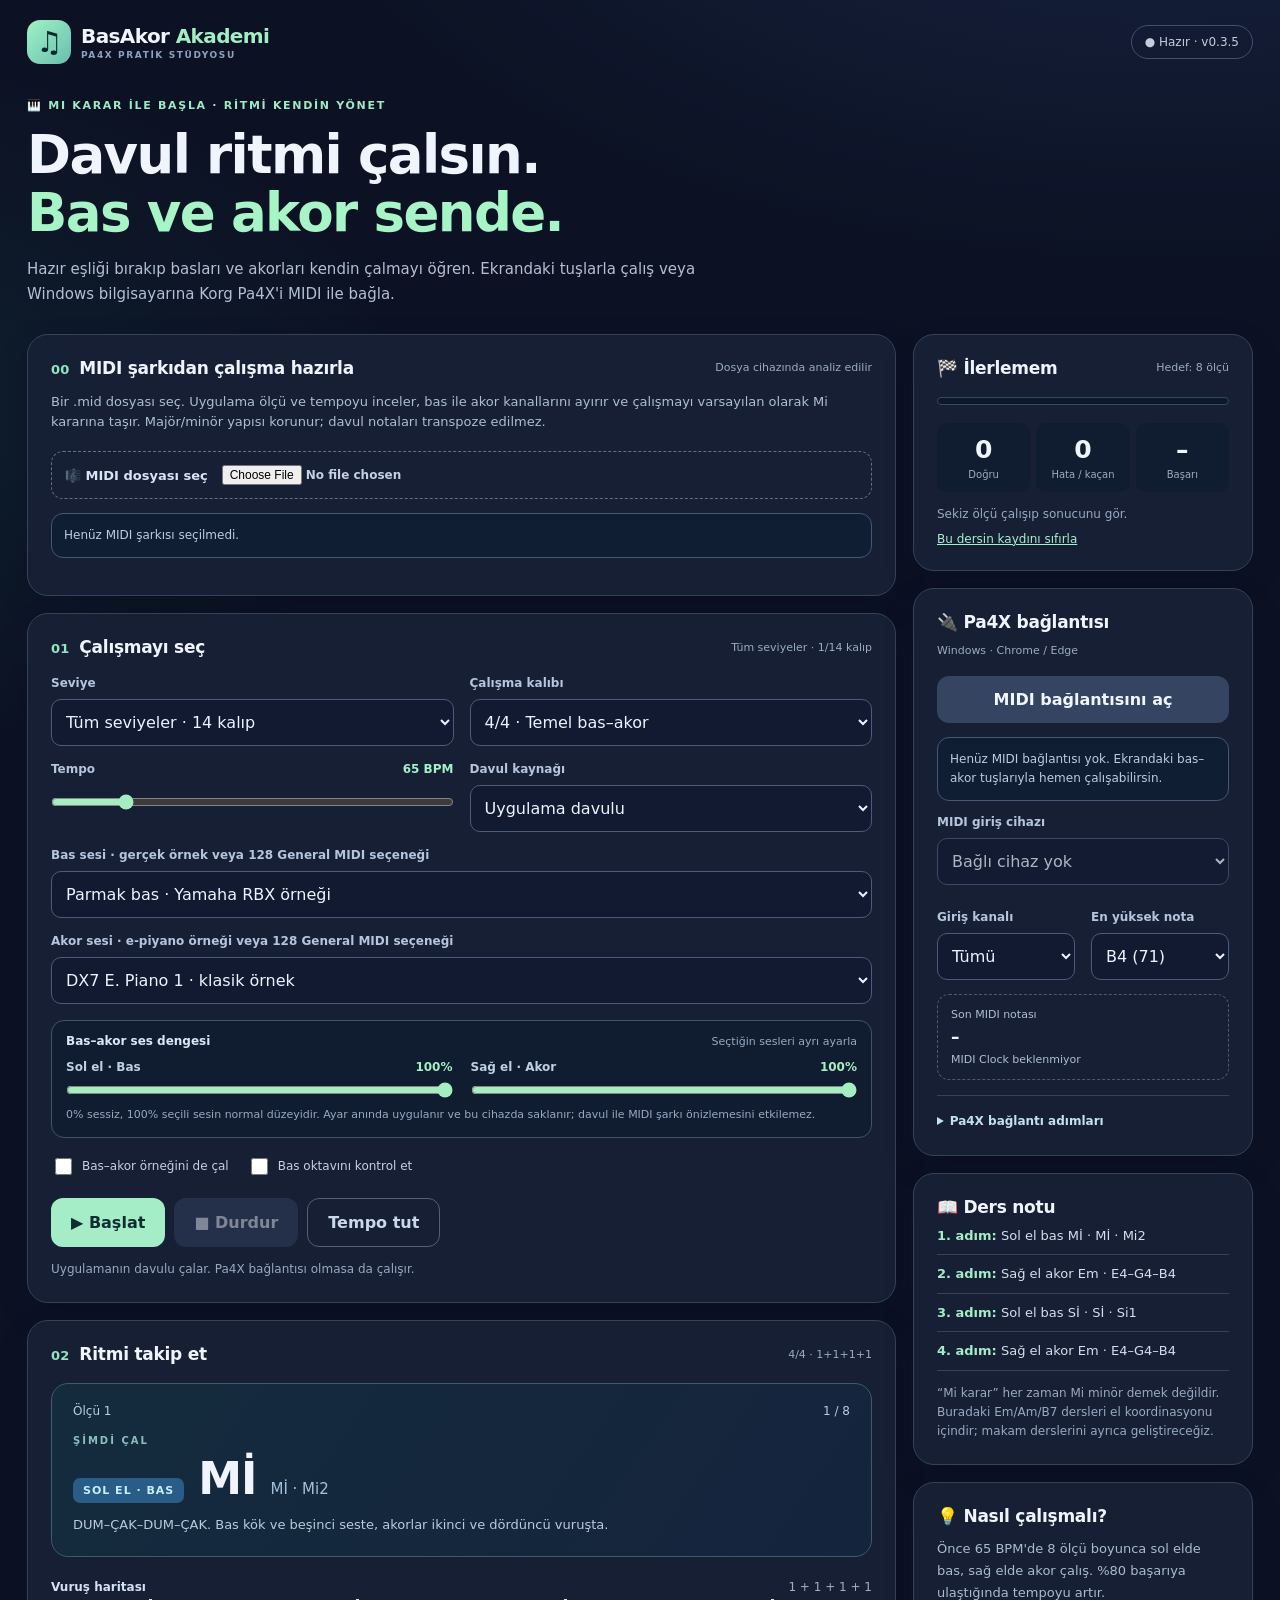
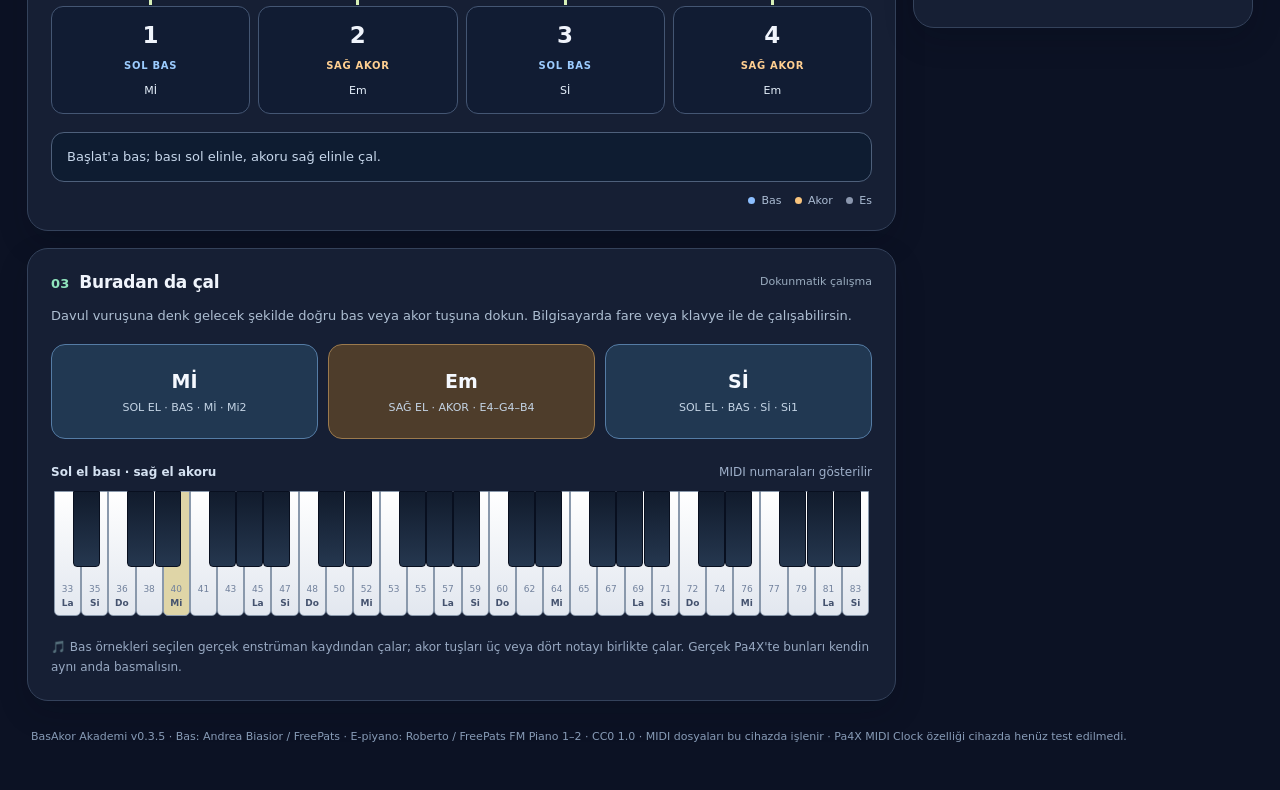
==== commit fa28fca0: "Add separate bass and chord volume controls" ====
--- a/basakor-akademi-demo.html
+++ b/basakor-akademi-demo.html
@@ -31,6 +31,11 @@
 .midi-player-head{margin:0 0 12px}.midi-player h3{margin:0;color:#e9f2ff;font-size:15px}
 .midi-player-controls{display:flex;gap:8px;flex-wrap:wrap}.midi-player-controls .btn{flex:1 1 auto;padding:10px 12px;min-height:42px}
 .midi-transpose{margin:12px 0 6px}
+.volume-balance{padding:13px 14px;border:1px solid #40536b;border-radius:13px;background:#101d31}
+.volume-balance-title{display:flex;justify-content:space-between;align-items:baseline;gap:10px;color:#dce8f6;font-size:12px}.volume-balance-title span,.volume-balance p{color:#96a9c2;font-size:11px}
+.volume-balance-controls{display:grid;grid-template-columns:repeat(2,minmax(0,1fr));gap:18px}
+.volume-control{display:block;min-width:0;margin-top:12px}.volume-control>span{display:flex;justify-content:space-between;gap:8px;margin-bottom:4px;color:#bfd0e3;font-size:12px;font-weight:700}.volume-control output{color:#a6edc1;font-variant-numeric:tabular-nums}.volume-control input{display:block;width:100%;margin:8px 0 0;accent-color:#a6edc1;touch-action:pan-y}
+.volume-balance p{line-height:1.5;margin:9px 0 0}
 .midi-seek-label{display:flex;justify-content:space-between;gap:8px;margin:14px 0 4px;color:#b8c9dc;font-size:12px}.midi-seek-label strong{color:#dce9f8;font-variant-numeric:tabular-nums}
 .midi-seek{width:100%;margin:4px 0 12px;accent-color:#9fe9c4}.midi-rate{max-width:220px}.midi-rate select{min-height:40px;padding:8px 10px}
 .midi-channel-details{margin-top:12px;color:#c8d7e9;font-size:12px}.midi-channel-details summary{cursor:pointer;font-weight:700}
@@ -42,7 +47,7 @@
 .midi-solo{border:1px solid #52647c;border-radius:7px;padding:4px 7px;background:#1b2b42;color:#e2edfa;font-size:10px;font-weight:800;cursor:pointer}
 .beatgrid.song-grid{grid-template-columns:repeat(8,minmax(0,1fr))}
 .beatgrid.song-grid .beat{min-height:78px}
-@media(max-width:650px){.file-picker{align-items:stretch;flex-direction:column;gap:10px}.file-picker input{width:100%}.channel-summary,.midi-player-channels{grid-template-columns:1fr}.midi-player-controls .btn{flex:1 1 30%;padding:9px 6px;font-size:11px}.midi-player-channel{display:grid;grid-template-columns:minmax(0,1fr) auto}.midi-player-channel-label{grid-column:1/-1}.midi-player-instrument{grid-column:1;width:100%;min-width:0}.midi-solo{grid-column:2;grid-row:2}.beatgrid.song-grid{grid-template-columns:repeat(4,minmax(0,1fr))}}
+@media(max-width:650px){.file-picker{align-items:stretch;flex-direction:column;gap:10px}.file-picker input{width:100%}.channel-summary,.midi-player-channels{grid-template-columns:1fr}.volume-balance-controls{grid-template-columns:1fr;gap:3px}.midi-player-controls .btn{flex:1 1 30%;padding:9px 6px;font-size:11px}.midi-player-channel{display:grid;grid-template-columns:minmax(0,1fr) auto}.midi-player-channel-label{grid-column:1/-1}.midi-player-instrument{grid-column:1;width:100%;min-width:0}.midi-solo{grid-column:2;grid-row:2}.beatgrid.song-grid{grid-template-columns:repeat(4,minmax(0,1fr))}}
 
   </style>
   <title>BasAkor Akademi | Bas–akor ve ritim çalış</title>
@@ -51,7 +56,7 @@
 <div class="shell">
   <header class="topbar">
     <div class="brand"><div class="brand-icon" aria-hidden="true">♫</div><div>BasAkor <span>Akademi</span><small>PA4X PRATİK STÜDYOSU</small></div></div>
-  <div class="pill" id="statusPill" role="status">● Hazır · v0.3.4</div>
+  <div class="pill" id="statusPill" role="status">● Hazır · v0.3.5</div>
   </header>
   <section class="hero">
     <div class="eyebrow">🎹 MI KARAR İLE BAŞLA · RİTMİ KENDİN YÖNET</div>
@@ -103,6 +108,14 @@
           <label class="field" for="sync"><span>Davul kaynağı</span><select id="sync"><option value="app">Uygulama davulu</option><option value="clock">Pa4X davulu · MIDI Clock</option></select></label>
           <label class="field wide" for="bassTone"><span>Bas sesi · gerçek örnek veya 128 General MIDI seçeneği</span><select id="bassTone"><option value="finger">Parmak bas · Yamaha RBX örneği</option><option value="pick">Penayla bas · Yamaha RBX örneği</option></select></label>
           <label class="field wide" for="epianoTone"><span>Akor sesi · e-piyano örneği veya 128 General MIDI seçeneği</span><select id="epianoTone"><option value="ep1">DX7 E. Piano 1 · klasik örnek</option><option value="ep2">DX7 e-piyano · parlak örnek</option></select></label>
+          <div class="volume-balance wide" role="group" aria-labelledby="volumeBalanceTitle">
+            <div class="volume-balance-title"><strong id="volumeBalanceTitle">Bas–akor ses dengesi</strong><span>Seçtiğin sesleri ayrı ayarla</span></div>
+            <div class="volume-balance-controls">
+              <label class="volume-control" for="bassVolume"><span>Sol el · Bas <output id="bassVolumeValue" for="bassVolume">100%</output></span><input id="bassVolume" type="range" min="0" max="100" step="1" value="100" aria-label="Bas sesi düzeyi"></label>
+              <label class="volume-control" for="chordVolume"><span>Sağ el · Akor <output id="chordVolumeValue" for="chordVolume">100%</output></span><input id="chordVolume" type="range" min="0" max="100" step="1" value="100" aria-label="Akor sesi düzeyi"></label>
+            </div>
+            <p>0% sessiz, 100% seçili sesin normal düzeyidir. Ayar anında uygulanır ve bu cihazda saklanır; davul ile MIDI şarkı önizlemesini etkilemez.</p>
+          </div>
         </div>
         <div class="switches"><label class="check"><input id="demo" type="checkbox"><span>Bas–akor örneğini de çal</span></label><label class="check"><input id="strict" type="checkbox"><span>Bas oktavını kontrol et</span></label></div>
         <div class="transport"><button id="play" class="btn primary">▶ Başlat</button><button id="stop" class="btn secondary" disabled>■ Durdur</button><button id="tap" class="btn outline" title="Tempo ayarla">Tempo tut</button></div>
@@ -158,11 +171,11 @@
       <section class="panel tips"><h2>💡 Nasıl çalışmalı?</h2><p>Önce 65 BPM'de 8 ölçü boyunca sol elde bas, sağ elde akor çalış. %80 başarıya ulaştığında tempoyu artır.</p></section>
     </aside>
   </div>
-  <footer>BasAkor Akademi v0.3.4 · Bas: Andrea Biasior / FreePats · E-piyano: Roberto / FreePats FM Piano 1–2 · CC0 1.0 · MIDI dosyaları bu cihazda işlenir · Pa4X MIDI Clock özelliği cihazda henüz test edilmedi.</footer>
+  <footer>BasAkor Akademi v0.3.5 · Bas: Andrea Biasior / FreePats · E-piyano: Roberto / FreePats FM Piano 1–2 · CC0 1.0 · MIDI dosyaları bu cihazda işlenir · Pa4X MIDI Clock özelliği cihazda henüz test edilmedi.</footer>
 </div>
 <script>
 // BasAkor Akademi — saf müzik/puanlama işlevleri; DOM veya cihaz bağımlılığı yok.
-const VERSION = '0.3.4';
+const VERSION = '0.3.5';
 
 const step=(kind,label,notes,options={})=>({kind,label,notes,...options});
 const noteName = n => {
@@ -478,7 +491,7 @@
 }
 
 /** Play one short General MIDI-style note through an existing AudioContext. */
-function playProgramNote(context,note,program,when=context.currentTime+.001,duration=.35,volume=.1){
+function playProgramNote(context,note,program,when=context.currentTime+.001,duration=.35,volume=.1,output=context.destination){
   const shape=instrumentShape(program),start=Math.max(when,context.currentTime+.001),end=start+Math.max(.025,duration);
   const attack=Math.min(shape.attack,Math.max(.003,(end-start)*.35)),oscillator=context.createOscillator(),filter=context.createBiquadFilter(),gain=context.createGain();
   oscillator.type=shape.wave;oscillator.frequency.setValueAtTime(frequencyForMidi(note),start);
@@ -487,7 +500,7 @@
   const decayAt=Math.min(end,start+attack+.075);if(decayAt<end)gain.gain.exponentialRampToValueAtTime(Math.max(.0002,amplitude*shape.sustain),decayAt);
   const releaseStart=Math.max(start,end-Math.min(.035,(end-start)*.2));gain.gain.setValueAtTime(Math.max(.0002,amplitude*shape.sustain),releaseStart);
   const releaseEnd=end+shape.release;gain.gain.exponentialRampToValueAtTime(.0001,releaseEnd);
-  oscillator.connect(filter).connect(gain).connect(context.destination);oscillator.start(start);oscillator.stop(releaseEnd+.01);
+  oscillator.connect(filter).connect(gain).connect(output);oscillator.start(start);oscillator.stop(releaseEnd+.01);
 }
 
 function addVoice(context,master,channel,sourceNodes,gainNode){
@@ -589,6 +602,7 @@
 
 const $ = id=>document.getElementById(id);
 const KEY='basakor-akademi-progress-v2';
+const MIX_KEY='basakor-akademi-mix-v1';
 const runLength=8;
 const LESSON_GROUPS=[
   {id:'beginner',label:'Başlangıç',levels:[1,2,3,4]},
@@ -597,7 +611,7 @@
   {id:'all',label:'Tüm seviyeler',levels:null}
 ];
 const state={
-  lesson:LESSONS[0],levelGroup:'all',bpm:65,mode:'app',ctx:null,playing:false,waitingClock:false,demo:false,strict:false,bassTone:'finger',epianoTone:'ep1',bassBuffers:{},epianoBuffers:{},bassLoading:null,
+  lesson:LESSONS[0],levelGroup:'all',bpm:65,mode:'app',ctx:null,bassMixGain:null,chordMixGain:null,bassVolume:100,chordVolume:100,playing:false,waitingClock:false,demo:false,strict:false,bassTone:'finger',epianoTone:'ep1',bassBuffers:{},epianoBuffers:{},bassLoading:null,
   originMs:0,audioStart:0,nextScheduled:0,timer:null,raf:null,sessionId:0,
   evaluated:new Map(),nextMiss:0,hits:0,misses:0,judged:0,visualBeat:-1,
   midi:null,midiInput:null,midiCluster:null,midiClusterTimer:null,midiNotes:new Map(),
@@ -606,19 +620,32 @@
 };
 try{const old=JSON.parse(localStorage.getItem(KEY)||'{}');if(old&&typeof old==='object')state.records=old;}catch{}
 const save=()=>{try{localStorage.setItem(KEY,JSON.stringify(state.records));}catch{}};
+const clampVolume=value=>{const number=Number(value);return Number.isFinite(number)?Math.max(0,Math.min(100,Math.round(number))):100;};
+function loadMixSettings(){try{const settings=JSON.parse(localStorage.getItem(MIX_KEY)||'{}');state.bassVolume=clampVolume(settings.bassVolume??100);state.chordVolume=clampVolume(settings.chordVolume??100);}catch{}}
+function saveMixSettings(){try{localStorage.setItem(MIX_KEY,JSON.stringify({bassVolume:state.bassVolume,chordVolume:state.chordVolume}));}catch{}}
+function setMixVolume(instrument,value){
+  const volume=clampVolume(value);state[`${instrument}Volume`]=volume;
+  const input=$(`${instrument}Volume`),output=$(`${instrument}VolumeValue`);
+  if(input){input.value=String(volume);input.setAttribute('aria-valuetext',`${volume}%`);}
+  if(output)output.textContent=`${volume}%`;
+  const bus=state[`${instrument}MixGain`];if(bus){const level=volume/100;if(typeof bus.gain.setTargetAtTime==='function')bus.gain.setTargetAtTime(level,state.ctx.currentTime,.015);else bus.gain.value=level;}
+  saveMixSettings();
+}
+function initializeMixControls(){for(const instrument of ['bass','chord']){setMixVolume(instrument,state[`${instrument}Volume`]);$(`${instrument}Volume`).addEventListener('input',event=>setMixVolume(instrument,event.target.value));}}
+loadMixSettings();
 
 // Web Audio — ağdan ses dosyası indirmez; bağlantısız çalışır.
-function audio(){if(!state.ctx){const C=window.AudioContext||window.webkitAudioContext;if(!C)throw new Error('Tarayıcın ses üretimini desteklemiyor.');state.ctx=new C();}return state.ctx;}
-function oscillator(freq,t,length,volume,type='sine'){
-  if(!state.ctx)return;const c=state.ctx,o=c.createOscillator(),g=c.createGain();o.type=type;o.frequency.setValueAtTime(freq,t);g.gain.setValueAtTime(.0001,t);g.gain.exponentialRampToValueAtTime(Math.max(.0002,volume),t+.014);g.gain.exponentialRampToValueAtTime(.0001,t+length);o.connect(g).connect(c.destination);o.start(t);o.stop(t+length+.018);
-}
-function toneFromMidi(note,t,length=.24,volume=.12,type='triangle') {oscillator(440*Math.pow(2,(note-69)/12),t,length,volume,type)}
+function audio(){if(!state.ctx){const C=window.AudioContext||window.webkitAudioContext;if(!C)throw new Error('Tarayıcın ses üretimini desteklemiyor.');state.ctx=new C();state.bassMixGain=state.ctx.createGain();state.chordMixGain=state.ctx.createGain();state.bassMixGain.gain.value=state.bassVolume/100;state.chordMixGain.gain.value=state.chordVolume/100;state.bassMixGain.connect(state.ctx.destination);state.chordMixGain.connect(state.ctx.destination);}return state.ctx;}
+function oscillator(freq,t,length,volume,type='sine',output=null){
+  if(!state.ctx)return;const c=state.ctx,o=c.createOscillator(),g=c.createGain();o.type=type;o.frequency.setValueAtTime(freq,t);g.gain.setValueAtTime(.0001,t);g.gain.exponentialRampToValueAtTime(Math.max(.0002,volume),t+.014);g.gain.exponentialRampToValueAtTime(.0001,t+length);o.connect(g).connect(output||c.destination);o.start(t);o.stop(t+length+.018);
+}
+function toneFromMidi(note,t,length=.24,volume=.12,type='triangle',output=null) {oscillator(440*Math.pow(2,(note-69)/12),t,length,volume,type,output)}
 const BASS_SAMPLES={finger:[{root:33,file:'finger-A.wav'},{root:35,file:'finger-B.wav'},{root:39,file:'finger-Dsharp.wav'}],pick:[{root:33,file:'pick-A.wav'},{root:35,file:'pick-B.wav'},{root:40,file:'pick-E2.wav'}]};
 const EPIANO_SAMPLES={ep1:[{root:60,file:'ep1-C4.wav'},{root:66,file:'ep1-Fsharp4.wav'},{root:72,file:'ep1-C5.wav'}],ep2:[{root:60,file:'ep2-C4.wav'},{root:66,file:'ep2-Fsharp4.wav'},{root:72,file:'ep2-C5.wav'}]};
 async function loadBassSamples(){if(state.bassLoading)return state.bassLoading;state.bassLoading=(async()=>{const c=audio();await Promise.all([['bass',BASS_SAMPLES,'./assets/bass/'],['epiano',EPIANO_SAMPLES,'./assets/epiano/']].map(async([kind,banks,path])=>{const target=kind==='bass'?state.bassBuffers:state.epianoBuffers;for(const [tone,entries] of Object.entries(banks)){target[tone]={};await Promise.all(entries.map(async entry=>{try{const response=await fetch(path+entry.file);if(!response.ok)throw new Error();target[tone][entry.root]=await c.decodeAudioData(await response.arrayBuffer());}catch{target[tone]={};}}));}}));})();return state.bassLoading;}
 const selectedGmProgram=value=>String(value).startsWith('gm:')?Number(String(value).slice(3)):null;
-function playBass(note,t){const c=state.ctx,program=selectedGmProgram(state.bassTone);if(program!==null){playProgramNote(c,note,program,t,.34,.12);return;}const samples=state.bassBuffers[state.bassTone];if(!samples){toneFromMidi(note,t,.32,.15,'triangle');return;}const roots=Object.keys(samples).map(Number),root=roots.reduce((a,b)=>Math.abs(b-note)<Math.abs(a-note)?b:a);const src=c.createBufferSource(),gain=c.createGain();src.buffer=samples[root];src.playbackRate.setValueAtTime(Math.pow(2,(note-root)/12),t);gain.gain.setValueAtTime(.72,t);gain.gain.setTargetAtTime(.0001,t+.32,.4);src.connect(gain).connect(c.destination);src.start(t);src.stop(t+1.8);}
-function playEPiano(note,t){const c=state.ctx,program=selectedGmProgram(state.epianoTone);if(program!==null){playProgramNote(c,note,program,t,.46,.085);return;}const samples=state.epianoBuffers[state.epianoTone];if(!samples||!Object.keys(samples).length){toneFromMidi(note,t,.32,.08,'triangle');return;}const roots=Object.keys(samples).map(Number),root=roots.reduce((a,b)=>Math.abs(a-note)<Math.abs(b-note)?a:b);const src=c.createBufferSource(),gain=c.createGain();src.buffer=samples[root];src.playbackRate.setValueAtTime(Math.pow(2,(note-root)/12),t);gain.gain.setValueAtTime(.62,t);gain.gain.setTargetAtTime(.0001,t+.48,.45);src.connect(gain).connect(c.destination);src.start(t);src.stop(t+2.08);}
+function playBass(note,t){const c=state.ctx,output=state.bassMixGain||c.destination,program=selectedGmProgram(state.bassTone);if(program!==null){playProgramNote(c,note,program,t,.34,.12,output);return;}const samples=state.bassBuffers[state.bassTone];if(!samples){toneFromMidi(note,t,.32,.15,'triangle',output);return;}const roots=Object.keys(samples).map(Number),root=roots.reduce((a,b)=>Math.abs(b-note)<Math.abs(a-note)?b:a);const src=c.createBufferSource(),gain=c.createGain();src.buffer=samples[root];src.playbackRate.setValueAtTime(Math.pow(2,(note-root)/12),t);gain.gain.setValueAtTime(.72,t);gain.gain.setTargetAtTime(.0001,t+.32,.4);src.connect(gain).connect(output);src.start(t);src.stop(t+1.8);}
+function playEPiano(note,t){const c=state.ctx,output=state.chordMixGain||c.destination,program=selectedGmProgram(state.epianoTone);if(program!==null){playProgramNote(c,note,program,t,.46,.085,output);return;}const samples=state.epianoBuffers[state.epianoTone];if(!samples||!Object.keys(samples).length){toneFromMidi(note,t,.32,.08,'triangle',output);return;}const roots=Object.keys(samples).map(Number),root=roots.reduce((a,b)=>Math.abs(a-note)<Math.abs(b-note)?a:b);const src=c.createBufferSource(),gain=c.createGain();src.buffer=samples[root];src.playbackRate.setValueAtTime(Math.pow(2,(note-root)/12),t);gain.gain.setValueAtTime(.62,t);gain.gain.setTargetAtTime(.0001,t+.48,.45);src.connect(gain).connect(output);src.start(t);src.stop(t+2.08);}
 function playNotes(notes,at=null){try{const c=audio();const t=at??c.currentTime+.002;notes.forEach((n,i)=>{if(notes.length===1)playBass(n,t);else playEPiano(n,t+i*.004)});}catch{}}
 function kick(t){const c=state.ctx,o=c.createOscillator(),g=c.createGain();o.frequency.setValueAtTime(130,t);o.frequency.exponentialRampToValueAtTime(44,t+.14);g.gain.setValueAtTime(.28,t);g.gain.exponentialRampToValueAtTime(.0001,t+.17);o.connect(g).connect(c.destination);o.start(t);o.stop(t+.19)}
 function noise(t,duration=.06,level=.075,cutoff=2300){const c=state.ctx,size=Math.ceil(c.sampleRate*duration),buffer=c.createBuffer(1,size,c.sampleRate),d=buffer.getChannelData(0);for(let i=0;i<size;i++)d[i]=Math.random()*2-1;const o=c.createBufferSource(),f=c.createBiquadFilter(),g=c.createGain();o.buffer=buffer;f.type='highpass';f.frequency.value=cutoff;g.gain.setValueAtTime(level,t);g.gain.exponentialRampToValueAtTime(.0001,t+duration);o.connect(f).connect(g).connect(c.destination);o.start(t);o.stop(t+duration+.001)}
@@ -824,7 +851,7 @@
 }
 async function handleMidiFile(event){const file=event.target.files?.[0];if(!file)return;state.midiPlayer?.dispose();state.midiPlayer=null;state.importedMidi=null;$('midiPlayer').hidden=true;$('midiImportStatus').classList.remove('good','bad','warn');$('midiImportStatus').textContent='MIDI dosyası analiz ediliyor…';try{const parsed=parseMidiFile(await file.arrayBuffer());loadMidiAnalysis(parsed,file.name);}catch(error){$('midiAnalysis').hidden=true;$('midiImportStatus').classList.add('bad');$('midiImportStatus').textContent=error.message||'MIDI dosyası okunamadı.';}}
 function prepareMidiLesson(){if(!state.importedMidi)return;try{const lesson=buildMidiLesson(state.importedMidi,{bassChannel:$('midiBassChannel').value,chordChannel:$('midiChordChannel').value||null,sourceKey:$('midiSourceKey').value,targetKey:$('midiTargetKey').value,startBar:$('midiStartBar').value,barCount:$('midiBarCount').value,bpm:tempoAt(state.importedMidi,(Number($('midiStartBar').value)-1)*measureTicks(state.importedMidi.ppq,meterAt(state.importedMidi,0)))});state.importedLesson=lesson;state.levelGroup='all';$('levelGroup').value='all';fillLessonOptions(lesson.id);changeLesson(lesson.id);$('maxnote').value='83';setFeedback(`✓ ${lesson.sourceBarCount} ölçü hazırlandı. Bas ve akorlar ${MIDI_NOTE_NAMES[lesson.targetKey]} kararına taşındı; MIDI girişinde bas ile akoru aynı anda çal.`,'good');}catch(error){$('midiImportStatus').classList.add('bad');$('midiImportStatus').textContent=error.message||'Bu MIDI için çalışma oluşturulamadı.';}}
-function initialize(){drawKeyboard();$('levelGroup').value=state.levelGroup;fillLessonOptions();appendGeneralMidiOptions($('bassTone'));appendGeneralMidiOptions($('epianoTone'));for(let ch=1;ch<=16;ch++){const opt=document.createElement('option');opt.value=String(ch);opt.textContent='Kanal '+ch;$('channel').appendChild(opt)}
+function initialize(){drawKeyboard();$('levelGroup').value=state.levelGroup;fillLessonOptions();appendGeneralMidiOptions($('bassTone'));appendGeneralMidiOptions($('epianoTone'));initializeMixControls();for(let ch=1;ch<=16;ch++){const opt=document.createElement('option');opt.value=String(ch);opt.textContent='Kanal '+ch;$('channel').appendChild(opt)}
   $('play').addEventListener('click',start);$('stop').addEventListener('click',()=>stop());$('levelGroup').addEventListener('change',ev=>changeLevelGroup(ev.target.value));$('lesson').addEventListener('change',ev=>changeLesson(ev.target.value));$('bpm').addEventListener('input',ev=>setBpm(Number(ev.target.value)));$('sync').addEventListener('change',selectSync);$('demo').addEventListener('change',ev=>state.demo=ev.target.checked);$('strict').addEventListener('change',ev=>state.strict=ev.target.checked);$('tap').addEventListener('click',tapTempo);$('connect').addEventListener('click',()=>state.midi?refreshMidi():connect());$('device').addEventListener('change',midiInputChanged);$('bassTone').addEventListener('change',ev=>{state.bassTone=ev.target.value;});$('epianoTone').addEventListener('change',ev=>{state.epianoTone=ev.target.value;});
   $('midiFile').addEventListener('change',handleMidiFile);$('midiSourceKey').addEventListener('change',updateMidiMappingHint);$('midiTargetKey').addEventListener('change',updateMidiMappingHint);$('prepareMidiLesson').addEventListener('click',prepareMidiLesson);
   $('midiPlayerPlay').addEventListener('click',async()=>{if(!state.midiPlayer)return;if(state.playing)stop();try{await state.midiPlayer.play();}catch(error){setFeedback(`MIDI sesi açılamadı: ${error.message||error}`,'bad');}});
@@ -840,7 +867,7 @@
   window.addEventListener('pagehide',()=>{stop();state.midiPlayer?.dispose();});
   setBpm(state.lesson.defaultBpm);lessonMarkup();selectSync();
   if('serviceWorker' in navigator && /^https?:/.test(location.protocol))navigator.serviceWorker.register('./sw.js').catch(()=>{});
-  window.basakorDebug={version:VERSION,getState:()=>({playing:state.playing,lesson:state.lesson.id,levelGroup:state.levelGroup,mode:state.mode,bpm:state.bpm,hits:state.hits,misses:state.misses,imported:!!state.importedMidi}),simulateMidi:bytes=>handleMidi({data:new Uint8Array(bytes)})};
+  window.basakorDebug={version:VERSION,getState:()=>({playing:state.playing,lesson:state.lesson.id,levelGroup:state.levelGroup,mode:state.mode,bpm:state.bpm,bassVolume:state.bassVolume,chordVolume:state.chordVolume,hits:state.hits,misses:state.misses,imported:!!state.importedMidi}),simulateMidi:bytes=>handleMidi({data:new Uint8Array(bytes)})};
 }
 initialize();
 
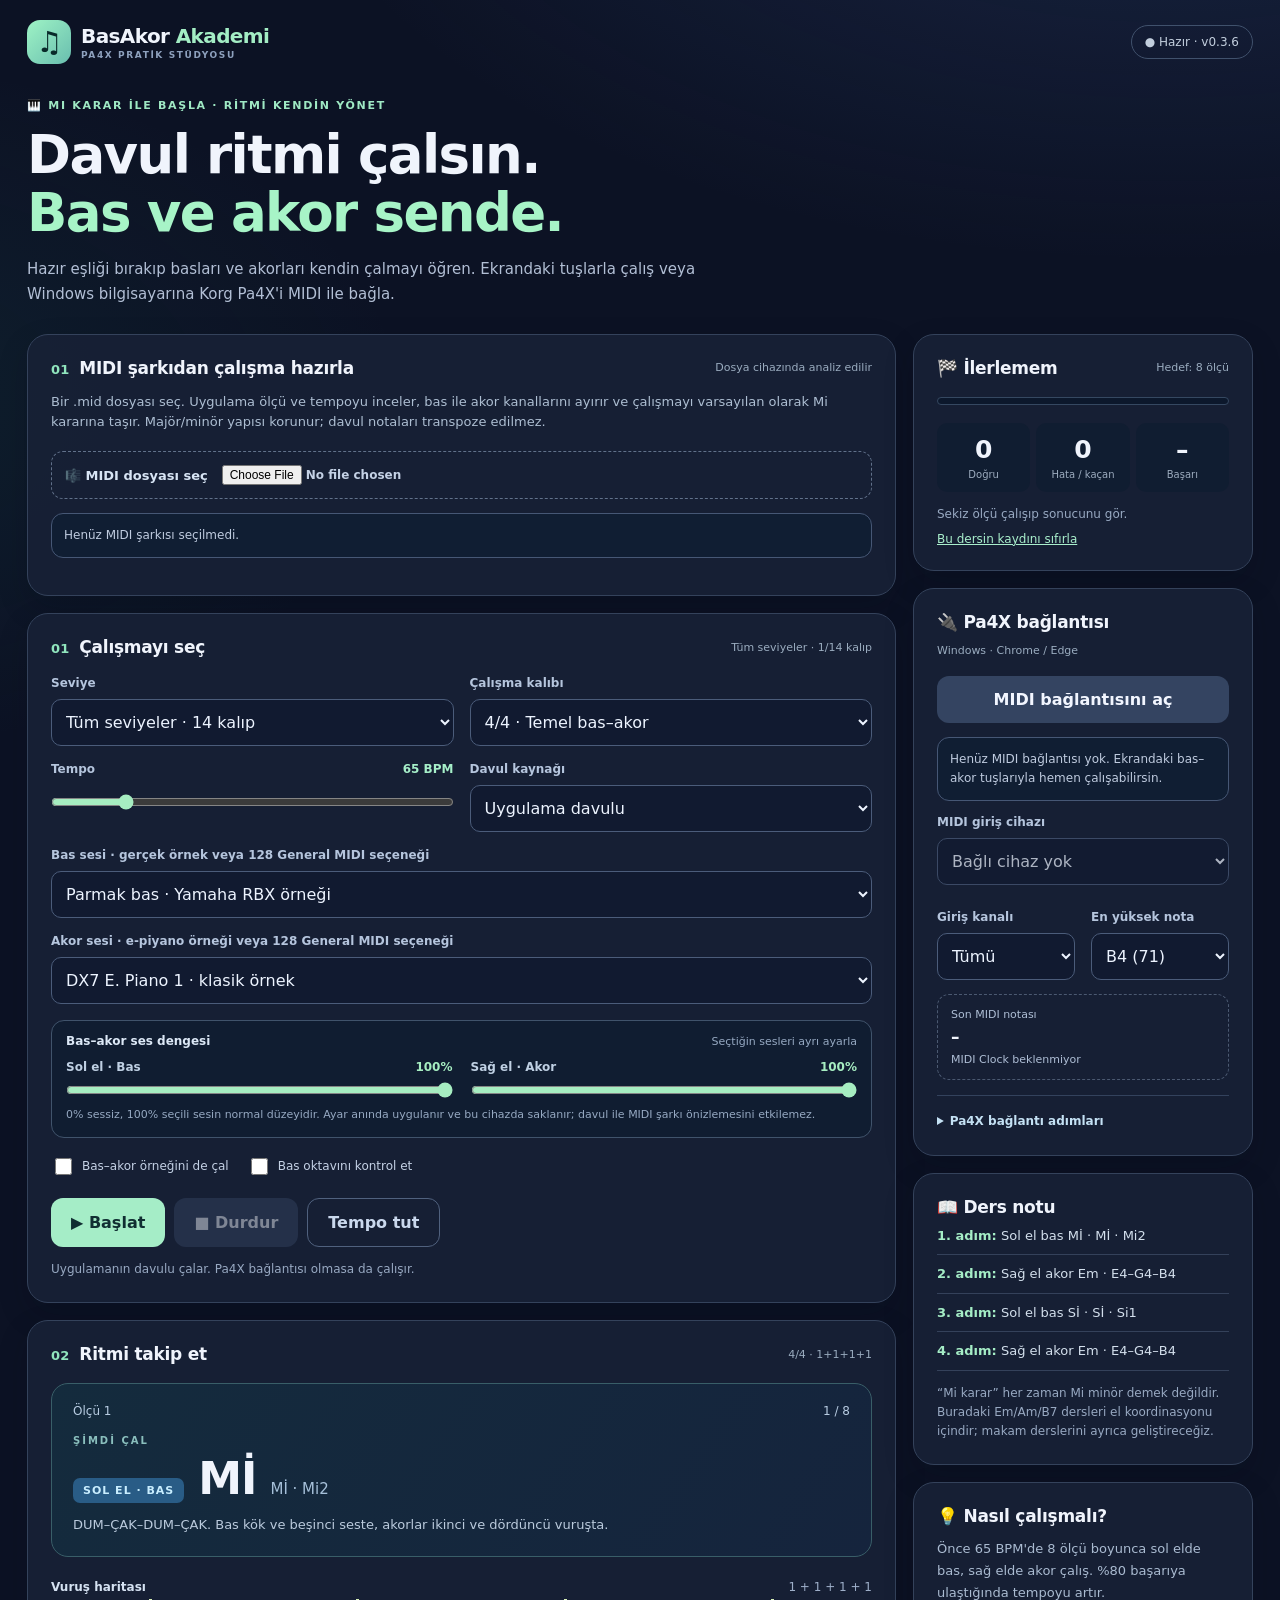
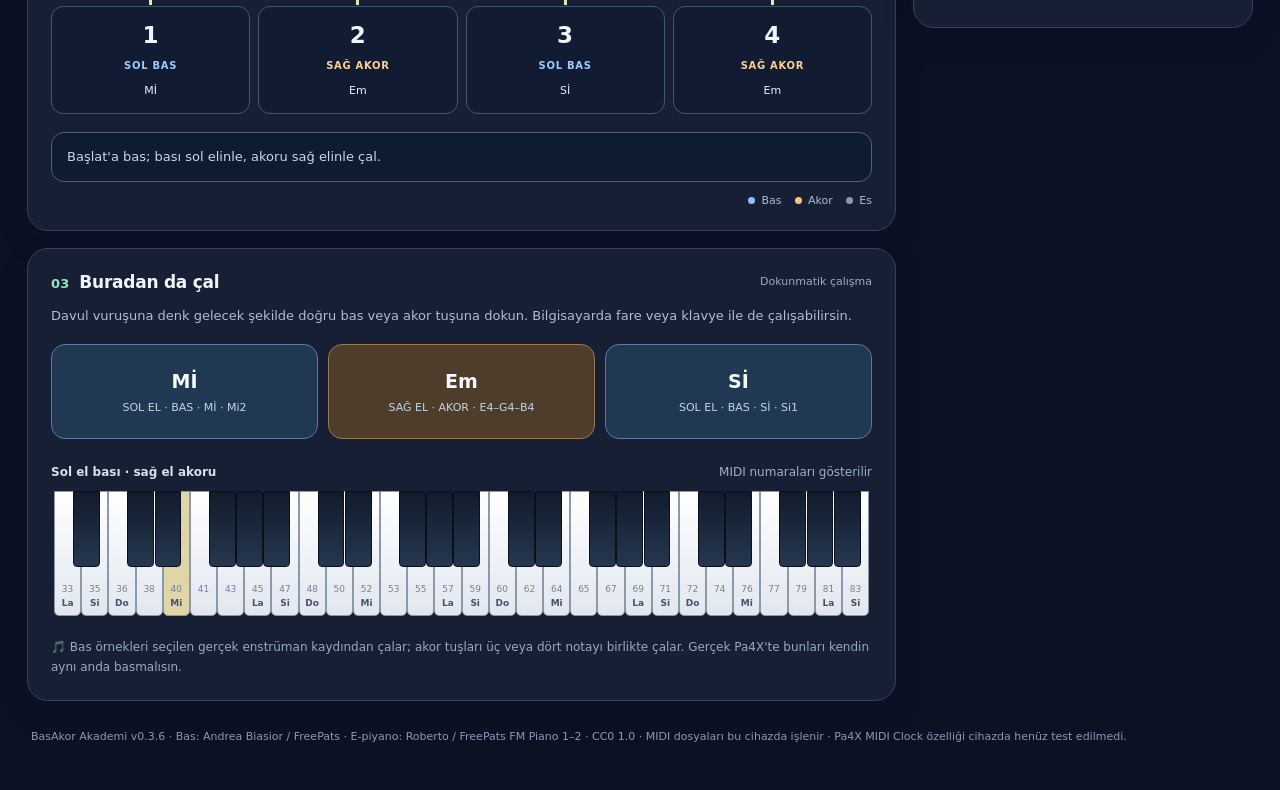
==== commit b10673ae: "Remove section 00: MP3 audio analysis (cleanup) - Delete MP3 audio analysis section from basakor-aka" ====
--- a/basakor-akademi-demo.html
+++ b/basakor-akademi-demo.html
@@ -49,6 +49,19 @@
 .beatgrid.song-grid .beat{min-height:78px}
 @media(max-width:650px){.file-picker{align-items:stretch;flex-direction:column;gap:10px}.file-picker input{width:100%}.channel-summary,.midi-player-channels{grid-template-columns:1fr}.volume-balance-controls{grid-template-columns:1fr;gap:3px}.midi-player-controls .btn{flex:1 1 30%;padding:9px 6px;font-size:11px}.midi-player-channel{display:grid;grid-template-columns:minmax(0,1fr) auto}.midi-player-channel-label{grid-column:1/-1}.midi-player-instrument{grid-column:1;width:100%;min-width:0}.midi-solo{grid-column:2;grid-row:2}.beatgrid.song-grid{grid-template-columns:repeat(4,minmax(0,1fr))}}
 
+.audio-progress,.audio-results{margin-top:15px}
+.audio-progress-head{display:flex;justify-content:space-between;gap:10px;align-items:center;color:#dce8f6;font-size:12px;margin:0 0 8px}
+.audio-progress-head span{color:#a6edc1;font-variant-numeric:tabular-nums}
+.audio-progress progress{width:100%;height:12px;accent-color:#a6edc1}
+.audio-summary{padding:13px;border:1px solid #557963;border-radius:12px;background:#10251f;color:#c8f1d6;font-size:13px;line-height:1.6;margin-bottom:12px}
+.audio-downloads{display:grid;grid-template-columns:repeat(2,minmax(0,1fr));gap:8px;margin-top:12px}
+.audio-download{display:flex;align-items:center;justify-content:center;min-height:40px;padding:9px 11px;border:1px solid #50617e;border-radius:10px;background:#111d32;color:#d5e6f7;text-align:center;text-decoration:none;font-size:12px;font-weight:700}
+.audio-download:hover{border-color:#9be4bc;color:#a6edc1}
+.audio-chords{margin-top:12px}
+.audio-chords ol{max-height:240px;overflow:auto;padding-left:22px}
+.audio-chords li{padding:3px 0;font-variant-numeric:tabular-nums}
+@media(max-width:650px){.audio-downloads{grid-template-columns:1fr}}
+
   </style>
   <title>BasAkor Akademi | Bas–akor ve ritim çalış</title>
 </head>
@@ -56,7 +69,7 @@
 <div class="shell">
   <header class="topbar">
     <div class="brand"><div class="brand-icon" aria-hidden="true">♫</div><div>BasAkor <span>Akademi</span><small>PA4X PRATİK STÜDYOSU</small></div></div>
-  <div class="pill" id="statusPill" role="status">● Hazır · v0.3.5</div>
+  <div class="pill" id="statusPill" role="status">● Hazır · v0.3.6</div>
   </header>
   <section class="hero">
     <div class="eyebrow">🎹 MI KARAR İLE BAŞLA · RİTMİ KENDİN YÖNET</div>
@@ -67,7 +80,7 @@
   <div class="appgrid">
     <main class="stack">
       <section class="panel midi-import" aria-labelledby="heading-import">
-        <div class="section-head"><h2 id="heading-import"><span class="number">00</span> MIDI şarkıdan çalışma hazırla</h2><span class="hint">Dosya cihazında analiz edilir</span></div>
+        <div class="section-head"><h2 id="heading-import"><span class="number">01</span> MIDI şarkıdan çalışma hazırla</h2><span class="hint">Dosya cihazında analiz edilir</span></div>
         <p class="subtle">Bir .mid dosyası seç. Uygulama ölçü ve tempoyu inceler, bas ile akor kanallarını ayırır ve çalışmayı varsayılan olarak Mi kararına taşır. Majör/minör yapısı korunur; davul notaları transpoze edilmez.</p>
         <label class="file-picker" for="midiFile"><span>🎼 MIDI dosyası seç</span><input id="midiFile" type="file" accept=".mid,.midi,audio/midi,audio/x-midi"></label>
         <p id="midiImportStatus" class="device-status" role="status">Henüz MIDI şarkısı seçilmedi.</p>
@@ -75,6 +88,8 @@
           <div id="midiSummary" class="midi-summary"></div>
           <div id="midiPlayer" class="midi-player" hidden>
             <div class="section-head midi-player-head"><h3>MIDI şarkıyı dinle</h3><span id="midiPlayerChannelCount" class="hint">0/0 kanal açık</span></div>
+            <label class="field" for="midiOutput"><span>MIDI oynatıcı çıkışı</span><select id="midiOutput"><option value="">Tarayıcı sesi</option></select></label>
+            <p id="midiOutputStatus" class="device-status" role="status">Pa4X çıkışı için MIDI bağlantısını aç ve çıkış portunu seç.</p>
             <div class="midi-player-controls"><button id="midiPlayerPlay" type="button" class="btn primary">▶ Çal</button><button id="midiPlayerPause" type="button" class="btn secondary" disabled>Ⅱ Duraklat</button><button id="midiPlayerStop" type="button" class="btn outline" disabled>■ Baştan</button></div>
             <label class="check midi-transpose"><input id="midiTransposePlayback" type="checkbox"><span id="midiTransposeLabel">Hedef karara transpoze dinle</span></label>
             <label class="midi-seek-label" for="midiSeek"><span>Şarkı konumu</span><strong id="midiTime" aria-live="off">0:00 / 0:00</strong></label>
@@ -84,7 +99,7 @@
               <div class="midi-channel-tools"><button id="midiPlayerAll" type="button" class="textbtn">Tüm kanallar</button><button id="midiPlayerPractice" type="button" class="textbtn">Bas + akor</button><button id="midiPlayerMute" type="button" class="textbtn">Sessize al</button></div>
               <div id="midiPlayerChannels" class="midi-player-channels"></div>
             </details>
-            <p class="meta">Enstrüman seçimi yalnızca önizleme sesini değiştirir; MIDI dosyan ve çalışma notaları aynı kalır. Kanal 10 davul kanalıdır. Önizleme tarayıcıda sentezlenir.</p>
+            <p class="meta">Tarayıcı modunda enstrüman seçimi yalnızca sentezlenen önizlemeyi değiştirir. MIDI çıkışında dosyanın banka ve programları gönderilir; ses Pa4X'ten duyulur. Durdurma, kullanılan MIDI kanallarındaki sesleri susturur.</p>
           </div>
           <p id="midiMappingHint" class="mapping-hint"></p>
           <div class="fields midi-map">
@@ -171,11 +186,11 @@
       <section class="panel tips"><h2>💡 Nasıl çalışmalı?</h2><p>Önce 65 BPM'de 8 ölçü boyunca sol elde bas, sağ elde akor çalış. %80 başarıya ulaştığında tempoyu artır.</p></section>
     </aside>
   </div>
-  <footer>BasAkor Akademi v0.3.5 · Bas: Andrea Biasior / FreePats · E-piyano: Roberto / FreePats FM Piano 1–2 · CC0 1.0 · MIDI dosyaları bu cihazda işlenir · Pa4X MIDI Clock özelliği cihazda henüz test edilmedi.</footer>
+  <footer>BasAkor Akademi v0.3.6 · Bas: Andrea Biasior / FreePats · E-piyano: Roberto / FreePats FM Piano 1–2 · CC0 1.0 · MIDI dosyaları bu cihazda işlenir · Pa4X MIDI Clock özelliği cihazda henüz test edilmedi.</footer>
 </div>
 <script>
 // BasAkor Akademi — saf müzik/puanlama işlevleri; DOM veya cihaz bağımlılığı yok.
-const VERSION = '0.3.5';
+const VERSION = '0.3.6';
 
 const step=(kind,label,notes,options={})=>({kind,label,notes,...options});
 const noteName = n => {
@@ -293,7 +308,7 @@
   if(format>1)throw new Error('Şimdilik Type 0 ve Type 1 MIDI dosyaları destekleniyor.');
   if(division&0x8000)throw new Error('SMPTE zaman kodlu MIDI dosyaları henüz desteklenmiyor.');
   if(!division)throw new Error('MIDI dosyasında zaman çözünürlüğü sıfır.');
-  const tracks=[];let offset=8+headerLength;
+  const tracks=[],midiEvents=[];let offset=8+headerLength;
   for(let ti=0;ti<trackCount;ti++){
     if(offset+8>bytes.length||String.fromCharCode(...bytes.slice(offset,offset+4))!=='MTrk')throw new Error(`MIDI ${ti+1}. parçası okunamadı.`);
     const len=u32(bytes,offset+4),end=offset+8+len;if(end>bytes.length)throw new Error('MIDI parçası dosya sonunda kesilmiş.');
@@ -314,6 +329,7 @@
       status=first;const command=first&0xf0,channel=first&0x0f,size=(command===0xc0||command===0xd0)?1:2;
       if(state.i+size>data.length)throw new Error('MIDI nota olayı yarım kalmış.');
       const a=data[state.i++],b=size===2?data[state.i++]:0;
+      if(command>=0x80&&command<=0xe0)midiEvents.push({tick,channel,bytes:size===1?[first,a]:[first,a,b]});
       if(command===0xc0){programs.set(channel,a);events.push({tick,type:'program',channel,program:a});continue;}
       if(command===0x90&&b>0){const key=`${channel}:${a}`,queue=pending.get(key)||[];queue.push({tick,velocity:b,program:programs.get(channel)??null});pending.set(key,queue);continue;}
       if(command===0x80||(command===0x90&&b===0)){const key=`${channel}:${a}`,queue=pending.get(key)||[],start=queue.shift();if(start){events.push({tick:start.tick,type:'note',end:Math.max(start.tick+1,tick),channel,note:a,velocity:start.velocity,program:start.program});}continue;}
@@ -329,7 +345,8 @@
   const channels=new Map();
   for(const event of all){if(event.type!=='program'&&event.type!=='note')continue;let c=channels.get(event.channel);if(!c){c={channel:event.channel+1,program:null,instrument:'Enstrüman belirtilmemiş',notes:[],noteCount:0,minNote:127,maxNote:0};channels.set(event.channel,c);}if(event.type==='program'){c.program=event.program;c.instrument=GM[event.program]||`Program ${event.program+1}`;}else{c.notes.push(event);c.noteCount++;c.minNote=Math.min(c.minNote,event.note);c.maxNote=Math.max(c.maxNote,event.note);}}
   const endTick=Math.max(0,...tracks.map(t=>t.endTick));
-  return {format,trackCount,ppq:division,tracks,title:tracks.find(t=>t.name)?.name||'Yüklenen MIDI',events:all,channels:[...channels.values()].sort((a,b)=>a.channel-b.channel),tempoMap,meterMap,keyMap,endTick};
+  midiEvents.sort((a,b)=>a.tick-b.tick);
+  return {format,trackCount,ppq:division,tracks,title:tracks.find(t=>t.name)?.name||'Yüklenen MIDI',events:all,midiEvents,channels:[...channels.values()].sort((a,b)=>a.channel-b.channel),tempoMap,meterMap,keyMap,endTick};
 }
 
 function tempoAt(file,tick=0){return [...file.tempoMap].filter(e=>e.tick<=tick).at(-1)?.bpm||120;}
@@ -555,38 +572,78 @@
 
 /** Lightweight in-browser MIDI preview with seeking, tempo scaling, channel solo/mute, and instrument overrides. */
 class MidiFilePlayer{
-  constructor(file,{contextProvider,onUpdate=()=>{}}={}){
+  constructor(file,{contextProvider,onUpdate=()=>{},onError=()=>{}}={}){
     this.file=file;this.events=midiPlaybackEvents(file);this.duration=midiTickToSeconds(file,file.endTick);
+    const toSeconds=createTickConverter(file);
+    this.outputEvents=(file.midiEvents||[]).map(event=>({...event,seconds:toSeconds(event.tick)}));
+    this.drumChannels=new Set([10,...this.outputEvents.filter(e=>e.bytes[0]>>4===11&&e.bytes[1]===0&&e.bytes[2]===120).map(e=>e.channel+1)]);
     this.channels=file.channels.filter(c=>c.noteCount>0).map(c=>({...c}));
     this.enabledChannels=new Set(this.channels.map(c=>c.channel));this.programOverrides=new Map();this.contextProvider=contextProvider||(()=>new (window.AudioContext||window.webkitAudioContext)());
-    this.onUpdate=onUpdate;this.context=null;this.master=null;this.position=0;this.rate=1;this.transposeSemitones=0;this.transposeEnabled=false;this.playing=false;this.anchor=0;this.cursor=0;this.timer=null;this.lastUiUpdate=0;
+    this.onUpdate=onUpdate;this.onError=onError;this.output=null;this.outputUsed=false;this.context=null;this.master=null;this.position=0;this.rate=1;this.transposeSemitones=0;this.transposeEnabled=false;this.playing=false;this.anchor=0;this.cursor=0;this.timer=null;this.lastUiUpdate=0;
   }
   snapshot(){return {position:this.position,duration:this.duration,rate:this.rate,transposeSemitones:this.transposeSemitones,transposeEnabled:this.transposeEnabled,playing:this.playing,enabledChannels:new Set(this.enabledChannels),programOverrides:new Map(this.programOverrides),channels:this.channels};}
   emit(){this.onUpdate(this.snapshot());}
-  findCursor(position){let low=0,high=this.events.length;while(low<high){const mid=(low+high)>>1;if(this.events[mid].startSeconds<position-1e-6)low=mid+1;else high=mid;}return low;}
+  findCursor(position){const events=this.output?this.outputEvents:this.events;let low=0,high=events.length;while(low<high){const mid=(low+high)>>1;if((this.output?events[mid].seconds:events[mid].startSeconds)<position-1e-6)low=mid+1;else high=mid;}return low;}
+  setOutput(output){if(this.output===output)return;this.stop();this.output=output;this.cursor=0;this.emit();}
+  restoreOutputState(position){
+    if(!this.output||position<=0)return;
+    this.outputUsed=true;
+    const states=new Map();
+    for(const event of this.outputEvents){
+      if(event.seconds>=position-1e-6)break;
+      const channel=event.channel+1;if(!this.enabledChannels.has(channel))continue;
+      if(!states.has(channel))states.set(channel,{bank:new Map(),program:null,controls:new Map(),pitch:null,pressure:null});
+      const state=states.get(channel),[status,a]=event.bytes,command=status>>4;
+      if(command===11&&a<120){if(a===0||a===32)state.bank.set(a,event.bytes);else state.controls.set(a,event.bytes);}
+      else if(command===12)state.program={bytes:event.bytes,bank:new Map(state.bank)};
+      else if(command===14)state.pitch=event.bytes;
+      else if(command===13)state.pressure=event.bytes;
+    }
+    for(const state of states.values()){
+      if(state.program){for(const message of state.program.bank.values())this.output.send(message);this.output.send(state.program.bytes);}
+      for(const message of state.bank.values())this.output.send(message);
+      for(const message of state.controls.values())this.output.send(message);
+      if(state.pitch)this.output.send(state.pitch);if(state.pressure)this.output.send(state.pressure);
+    }
+  }
   currentPosition(){return this.playing&&this.context?clamp((this.context.currentTime-this.anchor)*this.rate,0,this.duration):this.position;}
   ensureAudio(){if(!this.context){this.context=this.contextProvider();this.master=this.context.createGain();this.master.gain.value=.72;this.master.connect(this.context.destination);}return this.context;}
   async play(){
     if(this.playing)return;const context=this.ensureAudio();if(context.state==='suspended')await context.resume();
-    if(this.position>=this.duration)this.position=0;this.anchor=context.currentTime-this.position/this.rate;this.cursor=this.findCursor(this.position);this.playing=true;
-    this.timer=setInterval(()=>this.pump(),25);this.pump();this.emit();
-  }
+    if(this.position>=this.duration)this.position=0;this.anchor=context.currentTime-this.position/this.rate;this.cursor=this.findCursor(this.position);
+    this.outputUsed=!!this.output;
+    try{this.restoreOutputState(this.position);this.playing=true;this.timer=setInterval(()=>{try{this.pump();}catch(error){this.fail(error);}},25);this.pump();}
+    catch(error){this.fail(error);throw error;}this.emit();
+  }
+  fail(error){this.playing=false;clearInterval(this.timer);this.timer=null;try{this.stopVoices();}catch(cleanupError){console.error('MIDI çıkışı susturulamadı:',cleanupError);}this.emit();this.onError(error);}
   pause(){if(!this.playing)return;this.position=this.currentPosition();this.playing=false;clearInterval(this.timer);this.timer=null;this.stopVoices();this.emit();}
   stop(){if(this.playing){this.playing=false;clearInterval(this.timer);this.timer=null;}this.position=0;this.cursor=0;this.stopVoices();this.emit();}
-  seek(seconds){const wasPlaying=this.playing;if(wasPlaying){this.position=this.currentPosition();this.stopVoices();}this.position=clamp(Number(seconds)||0,0,this.duration);this.cursor=this.findCursor(this.position);if(wasPlaying&&this.context){this.anchor=this.context.currentTime-this.position/this.rate;this.pump();}this.emit();}
-  setRate(rate){const next=clamp(Number(rate)||1,.5,1.5);if(next===this.rate)return;const wasPlaying=this.playing;if(wasPlaying){this.position=this.currentPosition();this.stopVoices();}this.rate=next;this.cursor=this.findCursor(this.position);if(wasPlaying&&this.context){this.anchor=this.context.currentTime-this.position/this.rate;this.pump();}this.emit();}
-  refreshPlayback(){if(this.playing&&this.context){this.position=this.currentPosition();this.stopVoices();this.anchor=this.context.currentTime-this.position/this.rate;this.cursor=this.findCursor(this.position);this.pump();}this.emit();}
+  seek(seconds){const wasPlaying=this.playing;if(wasPlaying){this.position=this.currentPosition();this.stopVoices();}this.position=clamp(Number(seconds)||0,0,this.duration);this.cursor=this.findCursor(this.position);if(wasPlaying&&this.context){this.anchor=this.context.currentTime-this.position/this.rate;this.restoreOutputState(this.position);this.pump();}this.emit();}
+  setRate(rate){const next=clamp(Number(rate)||1,.5,1.5);if(next===this.rate)return;const wasPlaying=this.playing;if(wasPlaying){this.position=this.currentPosition();this.stopVoices();}this.rate=next;this.cursor=this.findCursor(this.position);if(wasPlaying&&this.context){this.anchor=this.context.currentTime-this.position/this.rate;this.restoreOutputState(this.position);this.pump();}this.emit();}
+  refreshPlayback(){if(this.playing&&this.context){this.position=this.currentPosition();this.stopVoices();this.anchor=this.context.currentTime-this.position/this.rate;this.cursor=this.findCursor(this.position);this.restoreOutputState(this.position);this.pump();}this.emit();}
   setTransposeSemitones(semitones){this.transposeSemitones=clamp(Math.round(Number(semitones)||0),-12,12);this.refreshPlayback();}
   setTransposeEnabled(enabled){this.transposeEnabled=Boolean(enabled);this.refreshPlayback();}
-  setChannelEnabled(channel,enabled){const value=Number(channel);if(enabled)this.enabledChannels.add(value);else{this.enabledChannels.delete(value);if(this.context)for(const voice of [...activeVoices])if(voice.channel===value)stopVoice(this.context,voice);}this.emit();}
+  setChannelEnabled(channel,enabled){const value=Number(channel);if(enabled)this.enabledChannels.add(value);else{this.enabledChannels.delete(value);if(this.context&&!this.output)for(const voice of [...activeVoices])if(voice.channel===value)stopVoice(this.context,voice);}if(this.output)this.refreshPlayback();else this.emit();}
   programFor(channel,sourceProgram=null){const value=Number(channel);if(this.programOverrides.has(value))return this.programOverrides.get(value);return sourceProgram??this.channels.find(c=>c.channel===value)?.program??0;}
   setChannelProgram(channel,program){const value=Number(channel);if(program===null||program==='')this.programOverrides.delete(value);else this.programOverrides.set(value,clamp(Math.round(Number(program)||0),0,127));if(this.context)for(const voice of [...activeVoices])if(voice.channel===value)stopVoice(this.context,voice);this.emit();}
-  soloChannel(channel){this.enabledChannels=new Set([Number(channel)]);if(this.context)for(const voice of [...activeVoices])if(voice.channel!==Number(channel))stopVoice(this.context,voice);this.emit();}
-  selectChannels(channels){this.enabledChannels=new Set(channels.map(Number));if(this.context)for(const voice of [...activeVoices])if(!this.enabledChannels.has(voice.channel))stopVoice(this.context,voice);this.emit();}
-  stopVoices(){if(!this.context)return;for(const voice of [...activeVoices])stopVoice(this.context,voice);}
+  soloChannel(channel){this.selectChannels([Number(channel)]);}
+  selectChannels(channels){this.enabledChannels=new Set(channels.map(Number));if(this.output){this.refreshPlayback();return;}if(this.context)for(const voice of [...activeVoices])if(!this.enabledChannels.has(voice.channel))stopVoice(this.context,voice);this.emit();}
+  stopVoices(){if(this.output&&this.outputUsed){this.outputUsed=false;this.output.clear();for(const {channel} of this.channels){this.output.send([0xb0+channel-1,64,0]);this.output.send([0xb0+channel-1,120,0]);this.output.send([0xb0+channel-1,123,0]);}}if(!this.context)return;for(const voice of [...activeVoices])stopVoice(this.context,voice);}
   pump(){
     if(!this.playing||!this.context)return;const context=this.context;this.position=this.currentPosition();
     const horizon=context.currentTime+.18;
+    if(this.output){
+      this.outputUsed=true;
+      while(this.cursor<this.outputEvents.length){
+        const event=this.outputEvents[this.cursor],when=this.anchor+event.seconds/this.rate;if(when>horizon)break;this.cursor++;
+        if(!this.enabledChannels.has(event.channel+1))continue;
+        const bytes=[...event.bytes],command=bytes[0]>>4,channel=event.channel+1;
+        if((command===8||command===9)&&this.transposeEnabled&&!this.drumChannels.has(channel)){bytes[1]+=this.transposeSemitones;if(bytes[1]<0||bytes[1]>127)continue;}
+        this.output.send(bytes,performance.now()+Math.max(0,when-context.currentTime)*1000);
+      }
+      if(this.position>=this.duration){this.playing=false;clearInterval(this.timer);this.timer=null;this.position=this.duration;this.stopVoices();this.emit();return;}
+      const now=performance.now();if(now-this.lastUiUpdate>65){this.lastUiUpdate=now;this.emit();}return;
+    }
     while(this.cursor<this.events.length){
       const event=this.events[this.cursor],when=this.anchor+event.startSeconds/this.rate;if(when>horizon)break;this.cursor++;
       if(!this.enabledChannels.has(event.channel))continue;
@@ -616,7 +673,7 @@
   evaluated:new Map(),nextMiss:0,hits:0,misses:0,judged:0,visualBeat:-1,
   midi:null,midiInput:null,midiCluster:null,midiClusterTimer:null,midiNotes:new Map(),
   clock:{armed:false,running:false,ticks:0,lastTickMs:0,avgTickMs:0,pulseTimes:[],sourceId:null},
-  tapTimes:[],records:{},mutedPage:false,importedMidi:null,importedLesson:null,importedKey:null,midiPlayer:null,midiPracticeChannels:[]
+  tapTimes:[],records:{},mutedPage:false,importedMidi:null,importedLesson:null,importedKey:null,midiPlayer:null,midiPracticeChannels:[],mp3ApiAvailable:false,mp3JobId:null,mp3Result:null
 };
 try{const old=JSON.parse(localStorage.getItem(KEY)||'{}');if(old&&typeof old==='object')state.records=old;}catch{}
 const save=()=>{try{localStorage.setItem(KEY,JSON.stringify(state.records));}catch{}};
@@ -764,9 +821,26 @@
   for(const p of state.midi?.inputs.values()||[])p.onmidimessage=ev=>{const status=ev.data?.[0];if(status>=0xf8)handleClock(status,performance.now(),p.id);else if(p.id===state.midiInput?.id)handleMidi(ev);};
   $('midiStatus').textContent=state.midiInput?`Nota girişi: ${state.midiInput.name||'MIDI cihazı'}. Clock mesajları tüm giriş portlarında izlenir.`:'MIDI izni verildi; aktif nota girişi seçilmedi.';
 }
+function refreshMidiOutputs(){
+  const select=$('midiOutput'),current=select.value,ports=[...(state.midi?.outputs?.values()||[])].filter(port=>port.state!=='disconnected');
+  addSelectOptions(select,[{value:'',label:'Tarayıcı sesi'},...ports.map(port=>({value:port.id,label:port.name||'MIDI çıkışı'}))],current);
+  if(current&&!ports.some(port=>port.id===current)){
+    if(state.midiPlayer){try{state.midiPlayer.stop();}catch(error){console.error('MIDI çıkışı durdurulamadı:',error);}state.midiPlayer.output=null;state.midiPlayer.outputUsed=false;}
+    select.value='';updateOutputControls();
+    $('midiOutputStatus').textContent='MIDI çıkışı bağlantısı kesildi; çalma durduruldu. Yeniden bağlanıp çıkışı seç.';
+  }else if(!current)$('midiOutputStatus').textContent=ports.length?'Pa4X sesleri için bir MIDI çıkış portu seç.':'MIDI çıkışı bulunamadı; bağlantıyı açıp cihazı kontrol et.';
+}
+function midiOutputChanged(){
+  const id=$('midiOutput').value,previous=state.midiPlayer?.output?.id||'',output=id?state.midi?.outputs?.get(id):null;
+  if(id&&(!output||output.state==='disconnected')){$('midiOutputStatus').textContent='Seçilen MIDI çıkışı kullanılamıyor.';return;}
+  try{state.midiPlayer?.setOutput(output||null);$('midiOutputStatus').textContent=output?`${output.name||'MIDI çıkışı'} seçildi. Ses Pa4X üzerinden çalınır.`:'Tarayıcı sesi seçildi.';updateOutputControls();}
+  catch(error){$('midiOutput').value=previous;updateOutputControls();$('midiOutputStatus').textContent=`MIDI çıkışı değiştirilemedi: ${error.message||error}`;}
+}
+function updateOutputControls(){const external=!!$('midiOutput').value;$('midiPlayerChannels').querySelectorAll('[data-player-program]').forEach(select=>{select.disabled=external;});}
+function midiPlayerAction(action){try{action();}catch(error){if(state.midiPlayer)state.midiPlayer.fail(error);else $('midiOutputStatus').textContent=`MIDI oynatma hatası: ${error.message||error}`;}}
 function refreshMidi(){if(!state.midi)return;const input=$('device'),ports=[...state.midi.inputs.values()],current=input.value;input.innerHTML=ports.length?ports.map(p=>{const opt=document.createElement('option');opt.value=p.id;opt.textContent=p.name||'MIDI cihazı';return opt.outerHTML;}).join(''):'<option value="">Giriş bulunamadı</option>';input.disabled=ports.length===0;
   if(ports.length){const preferred=ports.find(p=>/pa4x.*keyboard|keyboard.*pa4x/i.test(p.name||''))||ports.find(p=>/pa4x/i.test(p.name||''))||ports[0];input.value=ports.some(p=>p.id===current)?current:preferred.id;}
-  midiInputChanged();
+  midiInputChanged();refreshMidiOutputs();
 }
 async function connect(){if(!navigator.requestMIDIAccess){$('midiStatus').textContent='Web MIDI desteklenmiyor. Windows Chrome veya Edge ile HTTPS / localhost kullan.';return;}
   try{state.midi=await navigator.requestMIDIAccess({sysex:false});refreshMidi();state.midi.onstatechange=refreshMidi;$('connect').textContent='✓ MIDI girişlerini yenile';}catch(e){$('midiStatus').textContent='MIDI bağlantı hatası: '+(e.message||String(e));}
@@ -790,7 +864,7 @@
 const notePitch=n=>`${MIDI_NOTE_NAMES[n%12]}${Math.floor(n/12)-1}`;
 function addSelectOptions(select,items,selected){select.replaceChildren();for(const item of items){const option=document.createElement('option');option.value=String(item.value);option.textContent=item.label;select.appendChild(option);}if(selected!==undefined&&items.some(item=>String(item.value)===String(selected)))select.value=String(selected);}
 function appendGeneralMidiOptions(select){const divider=document.createElement('option');divider.value='gm-bank-heading';divider.disabled=true;divider.textContent='— General MIDI · 128 ses —';select.appendChild(divider);GM_INSTRUMENTS.forEach((name,program)=>{const option=document.createElement('option');option.value=`gm:${program}`;option.textContent=`GM ${String(program+1).padStart(3,'0')} · ${name}`;select.appendChild(option);});}
-function updateMidiMappingHint(){if(!state.importedMidi)return;const from=Number($('midiSourceKey').value),to=Number($('midiTargetKey').value);let semitones=(to-from+12)%12;if(semitones>6)semitones-=12;const sign=semitones>0?'+':'';const confidence=state.importedKey?.confidence<.2?' · Tahmin güveni düşük; kaynak kararı kontrol et.':'';const move=`Kaynak ton tahmini: ${state.importedKey?.name||'belirsiz'}${confidence} · Transpozisyon: ${sign}${semitones} yarım ses · Davul kanalı değişmeden kalır.`;$('midiMappingHint').textContent=state.importedPianoWarning?`${state.importedPianoWarning} ${move}`:move;$('prepareMidiLesson').textContent=`${MIDI_NOTE_NAMES[to]} karar çalışmasını hazırla`;$('midiTransposeLabel').textContent=`Şarkıyı ${MIDI_NOTE_NAMES[to]} kararına ${sign}${semitones} yarım ses transpoze dinle`;state.midiPlayer?.setTransposeSemitones(semitones);}
+function updateMidiMappingHint(){if(!state.importedMidi)return;const from=Number($('midiSourceKey').value),to=Number($('midiTargetKey').value);let semitones=(to-from+12)%12;if(semitones>6)semitones-=12;const sign=semitones>0?'+':'';const confidence=state.importedKey?.confidence<.2?' · Tahmin güveni düşük; kaynak kararı kontrol et.':'';const move=`Kaynak ton tahmini: ${state.importedKey?.name||'belirsiz'}${confidence} · Transpozisyon: ${sign}${semitones} yarım ses · Davul kanalı değişmeden kalır.`;$('midiMappingHint').textContent=state.importedPianoWarning?`${state.importedPianoWarning} ${move}`:move;$('prepareMidiLesson').textContent=`${MIDI_NOTE_NAMES[to]} karar çalışmasını hazırla`;$('midiTransposeLabel').textContent=`Şarkıyı ${MIDI_NOTE_NAMES[to]} kararına ${sign}${semitones} yarım ses transpoze dinle`;midiPlayerAction(()=>state.midiPlayer?.setTransposeSemitones(semitones));}
 function channelLabel(ch){return `Kanal ${ch.channel} · ${ch.instrument} · ${ch.noteCount} nota`}
 function renderMidiChannels(){const list=$('midiChannelSummary');list.replaceChildren();for(const ch of state.importedMidi.channels.filter(c=>c.noteCount)){const row=document.createElement('div');row.className='channel-row';row.textContent=`${channelLabel(ch)} · ${notePitch(ch.minNote)}–${notePitch(ch.maxNote)}`;list.appendChild(row);}}
 function playerTime(seconds){const total=Math.max(0,Math.floor(seconds||0));return `${Math.floor(total/60)}:${String(total%60).padStart(2,'0')}`;}
@@ -806,22 +880,23 @@
 }
 function setupMidiPlayer(file,suggestions){
   state.midiPlayer?.dispose();state.midiPracticeChannels=[suggestions.bass,suggestions.chord].filter(Boolean);
-  const player=new MidiFilePlayer(file,{contextProvider:audio,onUpdate:updateMidiPlayerUI});state.midiPlayer=player;
+  const player=new MidiFilePlayer(file,{contextProvider:audio,onUpdate:updateMidiPlayerUI,onError:error=>{$('midiOutputStatus').textContent=`MIDI oynatma hatası: ${error.message||error}`;}});state.midiPlayer=player;
+  const outputId=$('midiOutput').value;if(outputId){const output=state.midi?.outputs?.get(outputId);if(output&&output.state!=='disconnected')player.setOutput(output);else{$('midiOutput').value='';$('midiOutputStatus').textContent='MIDI çıkışı bulunamadı; yeniden seç.';}}
   const list=$('midiPlayerChannels');list.replaceChildren();
   for(const channel of player.channels){
     const row=document.createElement('div');row.className='midi-player-channel';
     const label=document.createElement('label');label.className='midi-player-channel-label';
     const input=document.createElement('input');input.type='checkbox';input.checked=true;input.dataset.playerChannel=String(channel.channel);input.setAttribute('aria-label',`Kanal ${channel.channel} ${channel.instrument}`);
-    input.addEventListener('change',()=>player.setChannelEnabled(channel.channel,input.checked));
+    input.addEventListener('change',()=>midiPlayerAction(()=>player.setChannelEnabled(channel.channel,input.checked)));
     const name=document.createElement('span');name.textContent=`Kanal ${channel.channel} · ${channel.instrument}`;label.append(input,name);
     const instrument=document.createElement('select');instrument.className='midi-player-instrument';instrument.dataset.playerProgram=String(channel.channel);instrument.setAttribute('aria-label',`Kanal ${channel.channel} enstrümanı`);
     const sourceOption=document.createElement('option');sourceOption.value='';sourceOption.textContent='MIDI kaynağı';instrument.appendChild(sourceOption);
     GM_INSTRUMENTS.forEach((title,program)=>{const option=document.createElement('option');option.value=String(program);option.textContent=title;instrument.appendChild(option);});
     instrument.addEventListener('change',()=>player.setChannelProgram(channel.channel,instrument.value));
-    const solo=document.createElement('button');solo.type='button';solo.className='midi-solo';solo.textContent='Solo';solo.setAttribute('aria-label',`Yalnızca kanal ${channel.channel} çalsın`);solo.addEventListener('click',()=>player.soloChannel(channel.channel));
+    const solo=document.createElement('button');solo.type='button';solo.className='midi-solo';solo.textContent='Solo';solo.setAttribute('aria-label',`Yalnızca kanal ${channel.channel} çalsın`);solo.addEventListener('click',()=>midiPlayerAction(()=>player.soloChannel(channel.channel)));
     row.append(label,instrument,solo);list.appendChild(row);
   }
-  $('midiPlayer').hidden=false;updateMidiPlayerUI(player.snapshot());
+  $('midiPlayer').hidden=false;updateMidiPlayerUI(player.snapshot());updateOutputControls();
 }
 function loadMidiAnalysis(file,uploadedName){
   if(state.lesson.id==='midi-import'){state.importedLesson=null;state.levelGroup='all';$('levelGroup').value='all';fillLessonOptions(LESSONS[0].id);changeLesson(LESSONS[0].id);}state.importedMidi=file;file.uploadedName=uploadedName;
@@ -851,17 +926,133 @@
 }
 async function handleMidiFile(event){const file=event.target.files?.[0];if(!file)return;state.midiPlayer?.dispose();state.midiPlayer=null;state.importedMidi=null;$('midiPlayer').hidden=true;$('midiImportStatus').classList.remove('good','bad','warn');$('midiImportStatus').textContent='MIDI dosyası analiz ediliyor…';try{const parsed=parseMidiFile(await file.arrayBuffer());loadMidiAnalysis(parsed,file.name);}catch(error){$('midiAnalysis').hidden=true;$('midiImportStatus').classList.add('bad');$('midiImportStatus').textContent=error.message||'MIDI dosyası okunamadı.';}}
 function prepareMidiLesson(){if(!state.importedMidi)return;try{const lesson=buildMidiLesson(state.importedMidi,{bassChannel:$('midiBassChannel').value,chordChannel:$('midiChordChannel').value||null,sourceKey:$('midiSourceKey').value,targetKey:$('midiTargetKey').value,startBar:$('midiStartBar').value,barCount:$('midiBarCount').value,bpm:tempoAt(state.importedMidi,(Number($('midiStartBar').value)-1)*measureTicks(state.importedMidi.ppq,meterAt(state.importedMidi,0)))});state.importedLesson=lesson;state.levelGroup='all';$('levelGroup').value='all';fillLessonOptions(lesson.id);changeLesson(lesson.id);$('maxnote').value='83';setFeedback(`✓ ${lesson.sourceBarCount} ölçü hazırlandı. Bas ve akorlar ${MIDI_NOTE_NAMES[lesson.targetKey]} kararına taşındı; MIDI girişinde bas ile akoru aynı anda çal.`,'good');}catch(error){$('midiImportStatus').classList.add('bad');$('midiImportStatus').textContent=error.message||'Bu MIDI için çalışma oluşturulamadı.';}}
+function setAudioAnalysisStatus(message,type=''){
+  const el=$('audioAnalysisStatus');if(!el)return;
+  el.classList.remove('good','bad','warn');if(type)el.classList.add(type);el.textContent=message;
+}
+function updateAudioAnalyzeButton(){
+  const file=$('audioFile').files?.[0],tooLarge=file&&file.size>100*1024*1024;
+  $('analyzeAudio').disabled=!state.mp3ApiAvailable||!file||!!tooLarge;
+}
+async function initializeMp3Analysis(){
+  $('audioFile').addEventListener('change',()=>{
+    state.mp3Result=null;$('audioResults').hidden=true;
+    const file=$('audioFile').files?.[0];
+    if(!file){setAudioAnalysisStatus('Henüz MP3 seçilmedi.');updateAudioAnalyzeButton();return;}
+    if(file.size>100*1024*1024){setAudioAnalysisStatus('Dosya 100 MB sınırını aşıyor.','bad');updateAudioAnalyzeButton();return;}
+    setAudioAnalysisStatus(`${file.name} seçildi. Analiz dosyayı bu Codespace'e gönderir.`);updateAudioAnalyzeButton();
+  });
+  $('analyzeAudio').addEventListener('click',startMp3Analysis);
+  $('audioLoadPractice').addEventListener('click',loadMp3PracticeIntoApp);
+  if(!/^https?:$/.test(location.protocol)){
+    $('audioServiceLabel').textContent='Yalnızca Codespace';
+    setAudioAnalysisStatus('MP3 analizi Codespace sunucusu gerektirir. Bu sayfayı Codespace portundan aç.','warn');
+    return;
+  }
+  try{
+    const response=await fetch(new URL('/api/health',location.href),{cache:'no-store'});
+    if(!response.ok)throw new Error('Analiz servisi yanıt vermedi.');
+    const health=await response.json();
+    if(health.service!=='basakor-akademi-audio')throw new Error('Bu adres MP3 analiz servisi değil.');
+    state.mp3ApiAvailable=true;$('audioServiceLabel').textContent='Codespace servisi hazır';
+    setAudioAnalysisStatus('MP3 ve sonuçlar özel Codespace alanında işlenir; GitHub deposuna veya Pages sitesine eklenmez.','good');
+    updateAudioAnalyzeButton();
+  }catch{
+    state.mp3ApiAvailable=false;$('audioServiceLabel').textContent='Codespace analiz sunucusu gerekir';
+    setAudioAnalysisStatus('MP3 analizi için Codespace terminalinde python scripts/web_server.py çalıştırıp uygulamayı 8765 portundan aç. GitHub Pages sürümü tek başına MP3 analizi yapmaz.','warn');
+    updateAudioAnalyzeButton();
+  }
+}
+function renderAudioJob(job){
+  $('audioProgressArea').hidden=false;$('audioProgress').value=Number(job.progress)||0;
+  $('audioProgressText').textContent=`${Number(job.progress)||0}%`;
+  $('audioStage').textContent=job.stage||'Analiz sürüyor';
+  $('audioProgressHint').textContent=job.message||'Bas ayırma adımı birkaç dakika sürebilir. Bu sayfayı açık bırak.';
+}
+async function pollMp3Job(jobId){
+  while(state.mp3JobId===jobId){
+    const response=await fetch(new URL(`/api/jobs/${jobId}`,location.href),{cache:'no-store'});
+    const job=await response.json();
+    if(!response.ok)throw new Error(job.error||'Analiz durumu alınamadı.');
+    renderAudioJob(job);
+    if(job.status==='completed'){
+      state.mp3Result=job.result;showMp3Results(job.result);
+      setAudioAnalysisStatus('Analiz tamamlandı. Birleşik bas + akor MIDI dosyasını çalışma bölümüne aktarabilirsin.','good');
+      return;
+    }
+    if(job.status==='failed'){
+      $('audioProgressHint').textContent=job.details||job.error||'Analiz başarısız oldu.';
+      throw new Error(job.error||'Ses analizi tamamlanamadı.');
+    }
+    await new Promise(resolve=>setTimeout(resolve,2000));
+  }
+}
+function showMp3Results(result){
+  $('audioResults').hidden=false;
+  $('audioSummary').textContent=`${result.file_name} · ${result.tempo_bpm} BPM tahmini · ${result.time_signature} tahmini · ${result.chord_count} akor bölümü`;
+  $('audioLoadPractice').disabled=false;
+  $('downloadBassWav').href=result.bass_wav_url;$('downloadBassMidi').href=result.bass_midi_url;
+  $('downloadChords').href=result.chords_url;$('downloadReport').href=result.report_url;
+  const list=$('audioChordPreview');list.replaceChildren();
+  const segments=result.chord_segments||[];
+  for(const segment of segments.slice(0,24)){
+    const item=document.createElement('li'),seconds=Math.max(0,Number(segment.start_seconds)||0);
+    const time=`${Math.floor(seconds/60)}:${String(Math.floor(seconds%60)).padStart(2,'0')}`;
+    item.textContent=`${time} · ${segment.chord}`;list.appendChild(item);
+  }
+  if(!segments.length){const item=document.createElement('li');item.textContent='Akor tahmini bulunamadı.';list.appendChild(item);}
+}
+async function startMp3Analysis(){
+  const file=$('audioFile').files?.[0];if(!file||!state.mp3ApiAvailable)return;
+  if(file.size>100*1024*1024){setAudioAnalysisStatus('Dosya 100 MB sınırını aşıyor.','bad');return;}
+  state.mp3JobId=null;state.mp3Result=null;$('audioResults').hidden=true;
+  $('audioProgressArea').hidden=false;$('audioProgress').value=1;$('audioProgressText').textContent='1%';
+  $('audioStage').textContent='Dosya Codespace\'e yükleniyor';$('audioProgressHint').textContent='Yükleme tamamlanınca analiz otomatik başlar.';
+  $('analyzeAudio').disabled=true;setAudioAnalysisStatus('MP3 Codespace analiz sunucusuna gönderiliyor…');
+  try{
+    const url=new URL('/api/analyze',location.href);url.searchParams.set('filename',file.name);
+    const response=await fetch(url,{method:'POST',headers:{'Content-Type':file.type||'application/octet-stream'},body:file,cache:'no-store'});
+    const data=await response.json();if(!response.ok)throw new Error(data.error||'MP3 yüklenemedi.');
+    state.mp3JobId=data.job_id;await pollMp3Job(data.job_id);
+  }catch(error){
+    setAudioAnalysisStatus(error.message||'MP3 analizi başarısız oldu.','bad');
+  }finally{
+    $('analyzeAudio').disabled=false;updateAudioAnalyzeButton();
+  }
+}
+async function loadMp3PracticeIntoApp(){
+  const result=state.mp3Result;if(!result?.practice_midi_url)return;
+  $('audioLoadPractice').disabled=true;
+  try{
+    const response=await fetch(new URL(result.practice_midi_url,location.href),{cache:'no-store'});
+    if(!response.ok)throw new Error('Birleşik çalışma MIDI dosyası indirilemedi.');
+    const blob=await response.blob(),baseName=(result.file_name||'MP3').replace(/\.[^.]+$/,'');
+    const file=new File([blob],`${baseName}_bas_akor.mid`,{type:'audio/midi'});
+    await handleMidiFile({target:{files:[file]}});
+    if(!state.importedMidi)throw new Error($('midiImportStatus').textContent||'MIDI çalışma dosyası okunamadı.');
+    $('midiBarCount').value='2';prepareMidiLesson();
+    if(!state.importedLesson)throw new Error('Çalışma bölümü hazırlanamadı.');
+    $('heading-import').scrollIntoView({behavior:'smooth',block:'start'});
+    setAudioAnalysisStatus('Bas MIDI ve tahmini piano akorları çalışma bölümüne aktarıldı; 2 ölçülük alıştırma hazır.','good');
+  }catch(error){
+    setAudioAnalysisStatus(error.message||'Çalışma MIDI dosyası aktarılamadı.','bad');
+  }finally{
+    $('audioLoadPractice').disabled=false;
+  }
+}
+
 function initialize(){drawKeyboard();$('levelGroup').value=state.levelGroup;fillLessonOptions();appendGeneralMidiOptions($('bassTone'));appendGeneralMidiOptions($('epianoTone'));initializeMixControls();for(let ch=1;ch<=16;ch++){const opt=document.createElement('option');opt.value=String(ch);opt.textContent='Kanal '+ch;$('channel').appendChild(opt)}
   $('play').addEventListener('click',start);$('stop').addEventListener('click',()=>stop());$('levelGroup').addEventListener('change',ev=>changeLevelGroup(ev.target.value));$('lesson').addEventListener('change',ev=>changeLesson(ev.target.value));$('bpm').addEventListener('input',ev=>setBpm(Number(ev.target.value)));$('sync').addEventListener('change',selectSync);$('demo').addEventListener('change',ev=>state.demo=ev.target.checked);$('strict').addEventListener('change',ev=>state.strict=ev.target.checked);$('tap').addEventListener('click',tapTempo);$('connect').addEventListener('click',()=>state.midi?refreshMidi():connect());$('device').addEventListener('change',midiInputChanged);$('bassTone').addEventListener('change',ev=>{state.bassTone=ev.target.value;});$('epianoTone').addEventListener('change',ev=>{state.epianoTone=ev.target.value;});
-  $('midiFile').addEventListener('change',handleMidiFile);$('midiSourceKey').addEventListener('change',updateMidiMappingHint);$('midiTargetKey').addEventListener('change',updateMidiMappingHint);$('prepareMidiLesson').addEventListener('click',prepareMidiLesson);
+  $('midiFile').addEventListener('change',handleMidiFile);initializeMp3Analysis();$('midiSourceKey').addEventListener('change',updateMidiMappingHint);$('midiTargetKey').addEventListener('change',updateMidiMappingHint);$('prepareMidiLesson').addEventListener('click',prepareMidiLesson);
+  $('midiOutput').addEventListener('change',midiOutputChanged);
   $('midiPlayerPlay').addEventListener('click',async()=>{if(!state.midiPlayer)return;if(state.playing)stop();try{await state.midiPlayer.play();}catch(error){setFeedback(`MIDI sesi açılamadı: ${error.message||error}`,'bad');}});
-  $('midiPlayerPause').addEventListener('click',()=>state.midiPlayer?.pause());$('midiPlayerStop').addEventListener('click',()=>state.midiPlayer?.stop());
-  $('midiSeek').addEventListener('change',event=>{if(state.midiPlayer)state.midiPlayer.seek(state.midiPlayer.duration*Number(event.target.value)/1000);});
-  $('midiPlayerRate').addEventListener('change',event=>state.midiPlayer?.setRate(event.target.value));
-  $('midiTransposePlayback').addEventListener('change',event=>state.midiPlayer?.setTransposeEnabled(event.target.checked));
-  $('midiPlayerAll').addEventListener('click',()=>state.midiPlayer?.selectChannels(state.midiPlayer.channels.map(ch=>ch.channel)));
-  $('midiPlayerPractice').addEventListener('click',()=>state.midiPlayer?.selectChannels(state.midiPracticeChannels));
-  $('midiPlayerMute').addEventListener('click',()=>state.midiPlayer?.selectChannels([]));
+  $('midiPlayerPause').addEventListener('click',()=>midiPlayerAction(()=>state.midiPlayer?.pause()));$('midiPlayerStop').addEventListener('click',()=>midiPlayerAction(()=>state.midiPlayer?.stop()));
+  $('midiSeek').addEventListener('change',event=>midiPlayerAction(()=>{if(state.midiPlayer)state.midiPlayer.seek(state.midiPlayer.duration*Number(event.target.value)/1000);}));
+  $('midiPlayerRate').addEventListener('change',event=>midiPlayerAction(()=>state.midiPlayer?.setRate(event.target.value)));
+  $('midiTransposePlayback').addEventListener('change',event=>midiPlayerAction(()=>state.midiPlayer?.setTransposeEnabled(event.target.checked)));
+  $('midiPlayerAll').addEventListener('click',()=>midiPlayerAction(()=>state.midiPlayer?.selectChannels(state.midiPlayer.channels.map(ch=>ch.channel))));
+  $('midiPlayerPractice').addEventListener('click',()=>midiPlayerAction(()=>state.midiPlayer?.selectChannels(state.midiPracticeChannels)));
+  $('midiPlayerMute').addEventListener('click',()=>midiPlayerAction(()=>state.midiPlayer?.selectChannels([])));
   $('reset').addEventListener('click',()=>{if(!window.confirm('Bu dersin yerel başarı kaydı sıfırlansın mı?'))return;delete state.records[state.lesson.id];save();resetSession();setFeedback('Bu dersin ilerleme kaydı sıfırlandı.');});
   document.addEventListener('visibilitychange',()=>{if(document.hidden){if(state.midiPlayer?.playing)state.midiPlayer.pause();if(state.playing&&state.mode==='app'){stop();setFeedback('Sekme arka plana geçtiği için ritim durduruldu. Tekrar başlatabilirsin.');}}});
   window.addEventListener('pagehide',()=>{stop();state.midiPlayer?.dispose();});
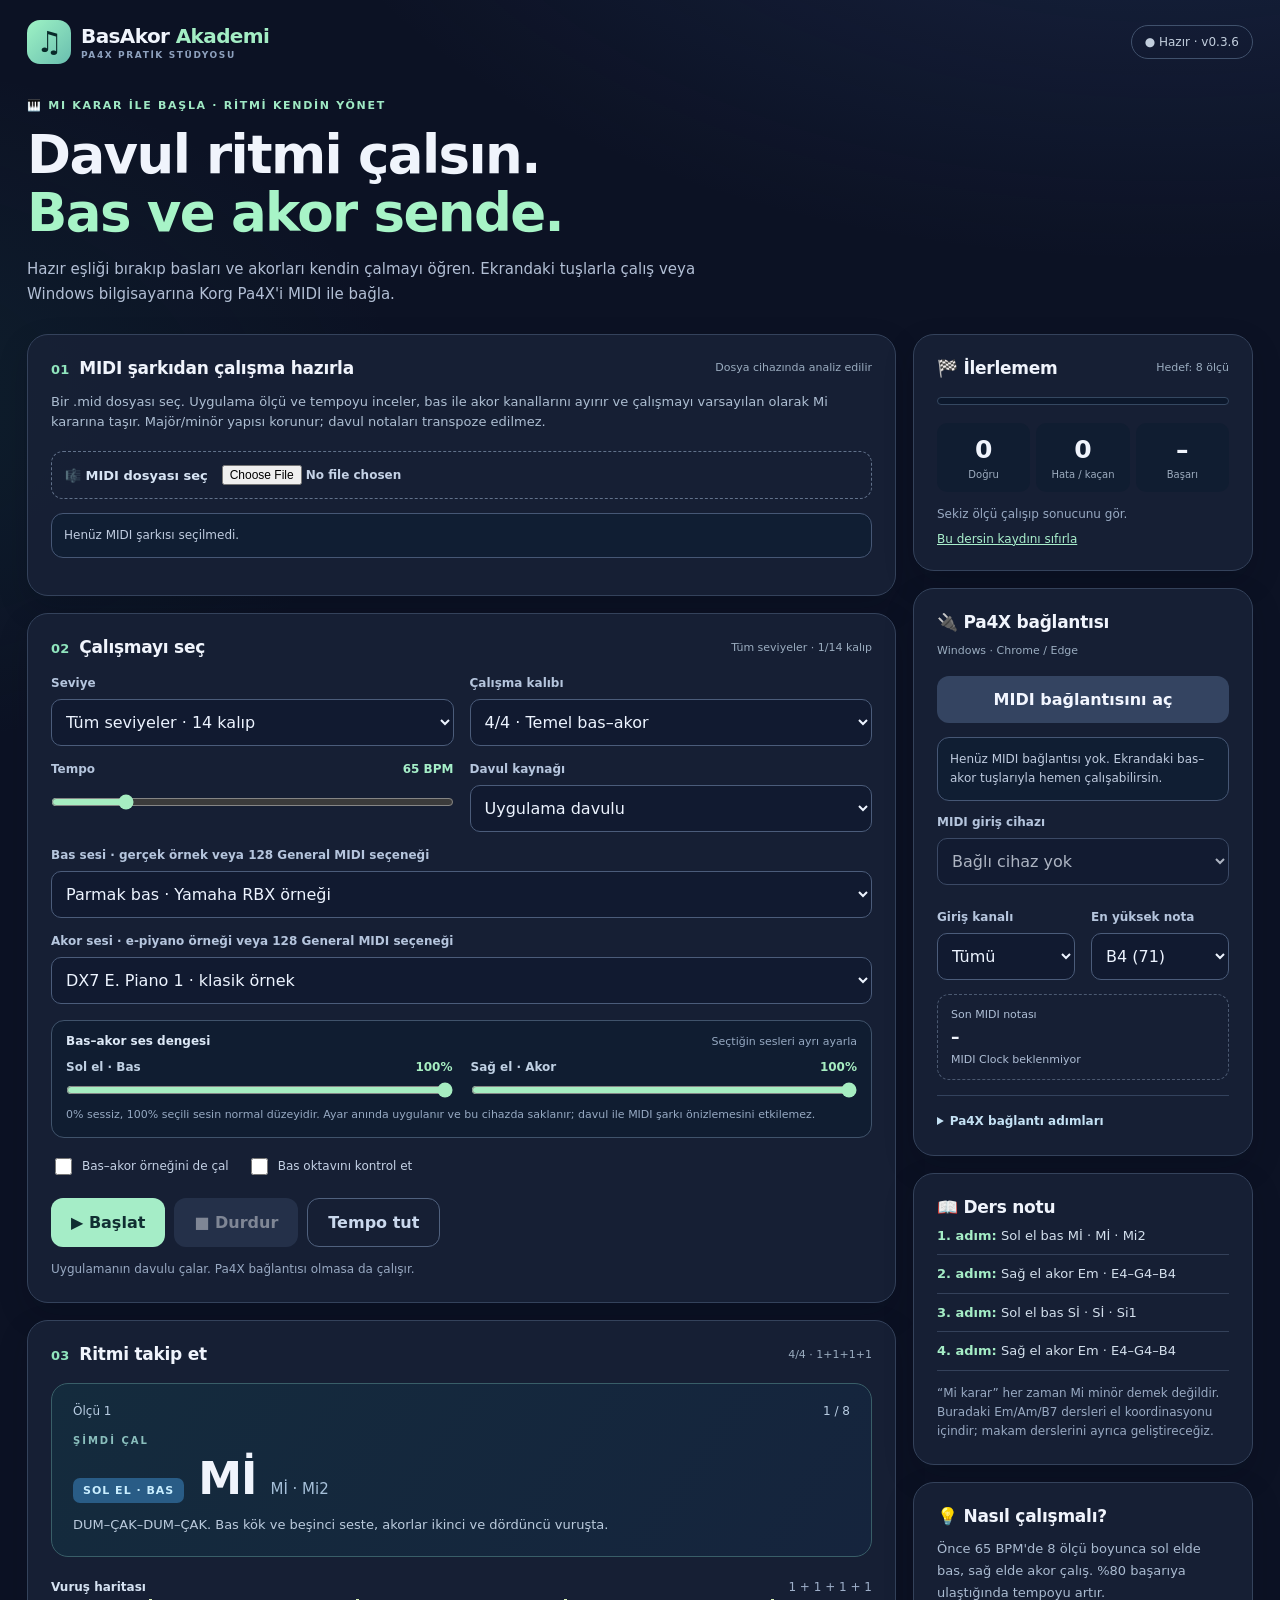
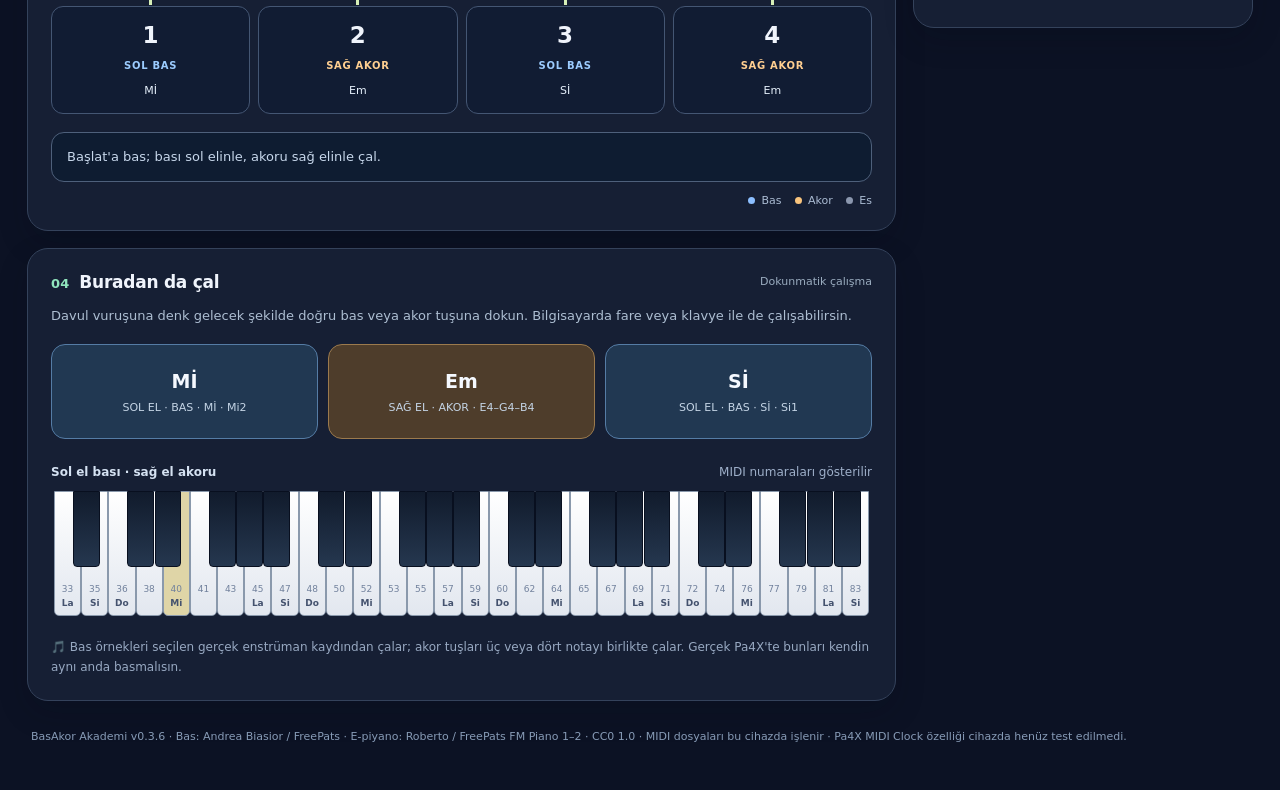
==== commit 0d45e862: "Fix section numbering: correct duplicate 01 → 02, 02 → 03, 03 → 04 Both HTML files had duplicate sec" ====
--- a/basakor-akademi-demo.html
+++ b/basakor-akademi-demo.html
@@ -115,7 +115,7 @@
         </div>
       </section>
       <section class="panel settings" aria-labelledby="heading-settings">
-        <div class="section-head"><h2 id="heading-settings"><span class="number">01</span> Çalışmayı seç</h2><span class="hint" id="levelTag">Başlangıç</span></div>
+        <div class="section-head"><h2 id="heading-settings"><span class="number">02</span> Çalışmayı seç</h2><span class="hint" id="levelTag">Başlangıç</span></div>
         <div class="fields">
           <label class="field" for="levelGroup"><span>Seviye</span><select id="levelGroup"><option value="beginner">Başlangıç · temel</option><option value="meters">Orta · ritim kalıpları</option><option value="chords">İleri · akor geçişleri</option><option value="all" selected>Tüm seviyeler · 14 kalıp</option></select></label>
           <label class="field" for="lesson"><span>Çalışma kalıbı</span><select id="lesson"></select></label>
@@ -138,7 +138,7 @@
       </section>
 
       <section class="panel stage" aria-labelledby="heading-stage">
-        <div class="section-head"><h2 id="heading-stage"><span class="number">02</span> Ritmi takip et</h2><span class="hint" id="meterTag">4/4 · Düz ritim</span></div>
+        <div class="section-head"><h2 id="heading-stage"><span class="number">03</span> Ritmi takip et</h2><span class="hint" id="meterTag">4/4 · Düz ritim</span></div>
         <div class="nowbox">
           <div class="nowhead"><span id="measure">Ölçü 1</span><span id="measureProgress">1 / 8</span></div>
           <div class="nextlabel">ŞİMDİ ÇAL</div>
@@ -152,7 +152,7 @@
       </section>
 
       <section class="panel pads" aria-labelledby="heading-pads">
-        <div class="section-head"><h2 id="heading-pads"><span class="number">03</span> Buradan da çal</h2><span class="hint">Dokunmatik çalışma</span></div>
+        <div class="section-head"><h2 id="heading-pads"><span class="number">04</span> Buradan da çal</h2><span class="hint">Dokunmatik çalışma</span></div>
         <p class="subtle">Davul vuruşuna denk gelecek şekilde doğru bas veya akor tuşuna dokun. Bilgisayarda fare veya klavye ile de çalışabilirsin.</p>
         <div class="padgrid" id="pads"></div>
         <div class="barhead keyboardHead"><strong>Sol el bası · sağ el akoru</strong><span>MIDI numaraları gösterilir</span></div>
